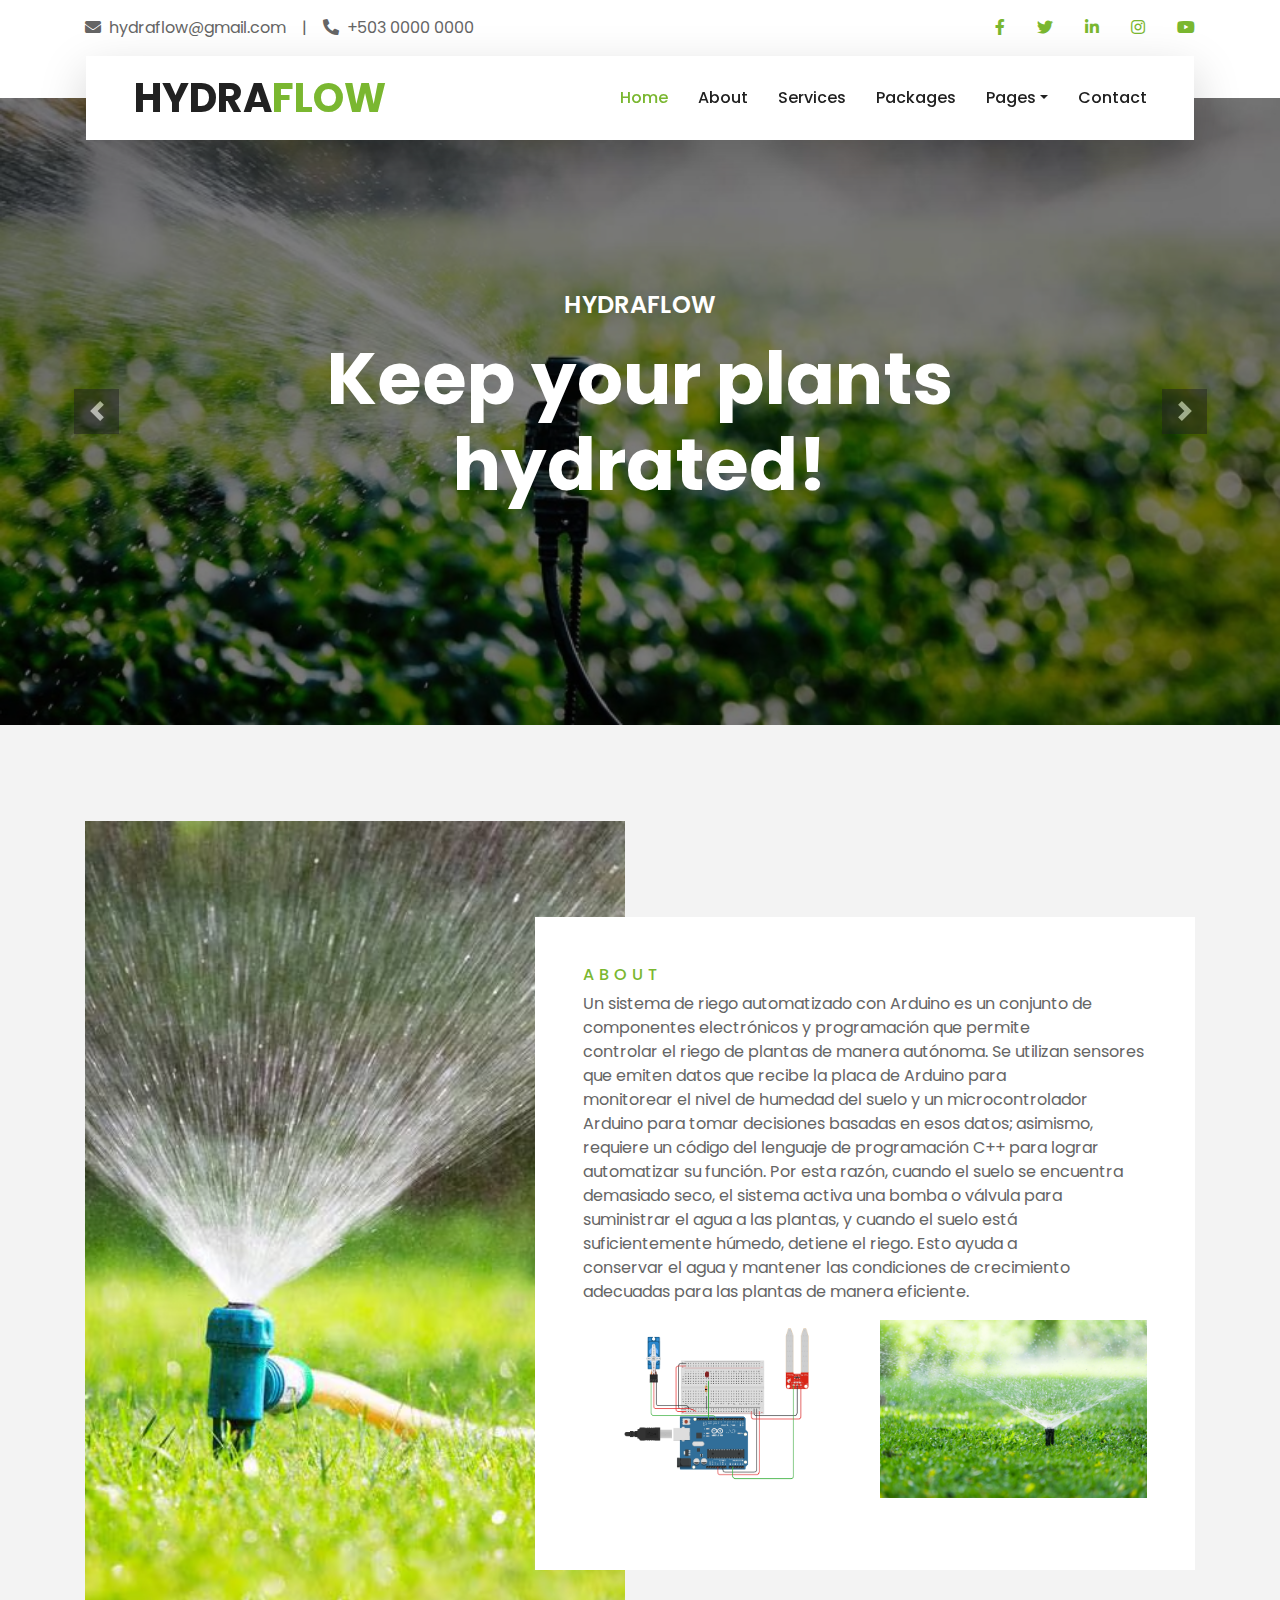
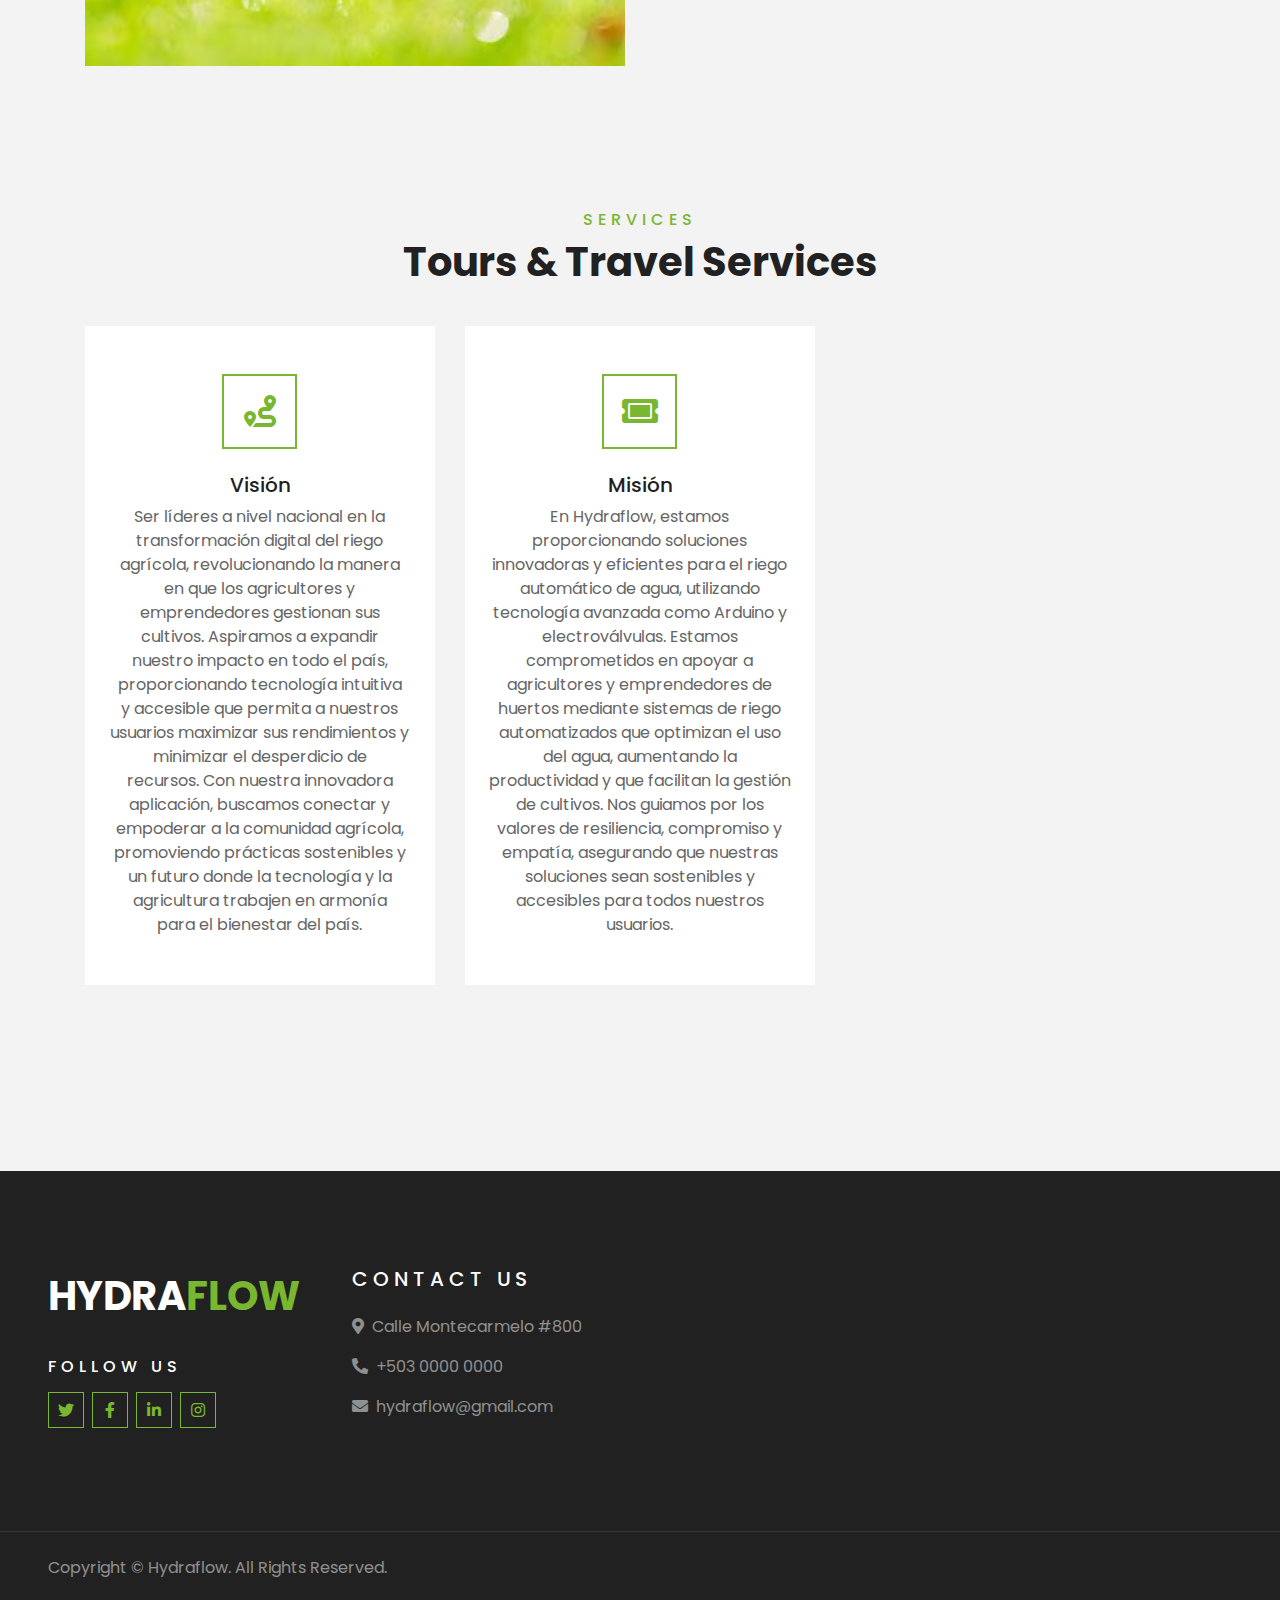
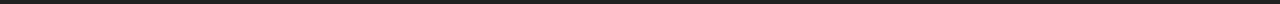
==== index.html @ d4485c13 "Add files via upload" ====
<!DOCTYPE html>
<html lang="en">

<head>
    <meta charset="utf-8">
    <title>Hydraflow | Home</title>
    <meta content="width=device-width, initial-scale=1.0" name="viewport">
    <meta content="Free HTML Templates" name="keywords">
    <meta content="Free HTML Templates" name="description">

    <!-- Favicon -->
    <link href="img/favicon.ico" rel="icon">

    <!-- Google Web Fonts -->
    <link rel="preconnect" href="https://fonts.gstatic.com">
    <link href="https://fonts.googleapis.com/css2?family=Poppins:wght@400;500;600;700&display=swap" rel="stylesheet"> 

    <!-- Font Awesome -->
    <link href="https://cdnjs.cloudflare.com/ajax/libs/font-awesome/5.10.0/css/all.min.css" rel="stylesheet">

    <!-- Libraries Stylesheet -->
    <link href="lib/owlcarousel/assets/owl.carousel.min.css" rel="stylesheet">
    <link href="lib/tempusdominus/css/tempusdominus-bootstrap-4.min.css" rel="stylesheet" />

    <!-- Customized Bootstrap Stylesheet -->
    <link href="css/style.css" rel="stylesheet">
</head>

<body>
    <!-- Topbar Start -->
    <div class="container-fluid bg-light pt-3 d-none d-lg-block">
        <div class="container">
            <div class="row">
                <div class="col-lg-6 text-center text-lg-left mb-2 mb-lg-0">
                    <div class="d-inline-flex align-items-center">
                        <p><i class="fa fa-envelope mr-2"></i>hydraflow@gmail.com</p>
                        <p class="text-body px-3">|</p>
                        <p><i class="fa fa-phone-alt mr-2"></i>+503 0000 0000</p>
                    </div>
                </div>
                <div class="col-lg-6 text-center text-lg-right">
                    <div class="d-inline-flex align-items-center">
                        <a class="text-primary px-3" href="">
                            <i class="fab fa-facebook-f"></i>
                        </a>
                        <a class="text-primary px-3" href="">
                            <i class="fab fa-twitter"></i>
                        </a>
                        <a class="text-primary px-3" href="">
                            <i class="fab fa-linkedin-in"></i>
                        </a>
                        <a class="text-primary px-3" href="">
                            <i class="fab fa-instagram"></i>
                        </a>
                        <a class="text-primary pl-3" href="">
                            <i class="fab fa-youtube"></i>
                        </a>
                    </div>
                </div>
            </div>
        </div>
    </div>
    <!-- Topbar End -->

    <!-- Navbar Start -->
    <div class="container-fluid position-relative nav-bar p-0">
        <div class="container-lg position-relative p-0 px-lg-3" style="z-index: 9;">
            <nav class="navbar navbar-expand-lg bg-light navbar-light shadow-lg py-3 py-lg-0 pl-3 pl-lg-5">
                <a href="" class="navbar-brand">
                    <h1 class="m-0 text-primary"><span class="text-dark">HYDRA</span>FLOW</h1>
                </a>
                <button type="button" class="navbar-toggler" data-toggle="collapse" data-target="#navbarCollapse">
                    <span class="navbar-toggler-icon"></span>
                </button>
                <div class="collapse navbar-collapse justify-content-between px-3" id="navbarCollapse">
                    <div class="navbar-nav ml-auto py-0">
                        <a href="index.html" class="nav-item nav-link active">Home</a>
                        <a href="about.html" class="nav-item nav-link">About</a>
                        <a href="service.html" class="nav-item nav-link">Services</a>
                        <a href="package.html" class="nav-item nav-link">Packages</a>
                        <div class="nav-item dropdown">
                            <a href="#" class="nav-link dropdown-toggle" data-toggle="dropdown">Pages</a>
                            <div class="dropdown-menu border-0 rounded-0 m-0">
                                <a href="blog.html" class="dropdown-item">Blog Grid</a>
                                <a href="single.html" class="dropdown-item">Blog Detail</a>
                            </div>
                        </div>
                        <a href="contact.html" class="nav-item nav-link">Contact</a>
                    </div>
                </div>
            </nav>
        </div>
    </div>
    <!-- Navbar End -->

    <!-- Carousel Start -->
    <div class="container-fluid p-0">
        <div id="header-carousel" class="carousel slide" data-ride="carousel">
            <div class="carousel-inner">
                <div class="carousel-item active">
                    <img class="w-100" src="img/sistema-5.jpg" alt="Image">
                    <div class="carousel-caption d-flex flex-column align-items-center justify-content-center">
                        <div class="p-3" style="max-width: 900px;">
                            <h4 class="text-white text-uppercase mb-md-3">Hydraflow</h4>
                            <h1 class="display-3 text-white mb-md-4">Keep your plants hydrated!</h1>
                        </div>
                    </div>
                </div>
                <div class="carousel-item">
                    <img class="w-100" src="img/sistema-2.jpeg" alt="Image">
                    <div class="carousel-caption d-flex flex-column align-items-center justify-content-center">
                        <div class="p-3" style="max-width: 900px;">
                            <h4 class="text-white text-uppercase mb-md-3">Hydraflow</h4>
                            <h1 class="display-3 text-white mb-md-4">A greneer future</h1>
                        </div>
                    </div>
                </div>
            </div>
            <a class="carousel-control-prev" href="#header-carousel" data-slide="prev">
                <div class="btn btn-dark" style="width: 45px; height: 45px;">
                    <span class="carousel-control-prev-icon mb-n2"></span>
                </div>
            </a>
            <a class="carousel-control-next" href="#header-carousel" data-slide="next">
                <div class="btn btn-dark" style="width: 45px; height: 45px;">
                    <span class="carousel-control-next-icon mb-n2"></span>
                </div>
            </a>
        </div>
    </div>
    <!-- Carousel End -->

    <!-- About Start -->
    <div class="container-fluid py-5">
        <div class="container pt-5">
            <div class="row">
                <div class="col-lg-6" style="min-height: 500px;">
                    <div class="position-relative h-100">
                        <img class="position-absolute w-100 h-100" src="img/sistema-6.avif" style="object-fit: cover;">
                    </div>
                </div>
                <div class="col-lg-6 pt-5 pb-lg-5">
                    <div class="about-text bg-white p-4 p-lg-5 my-lg-5">
                        <h6 class="text-primary text-uppercase" style="letter-spacing: 5px;">About</h6>
                        <p>Un sistema de riego automatizado con Arduino es un conjunto de componentes electrónicos y programación que permite 
                            <br>controlar el riego de plantas de manera autónoma. Se utilizan sensores que emiten datos que recibe la placa de Arduino para 
                            <br>monitorear el nivel de humedad del suelo y un microcontrolador Arduino para tomar decisiones basadas en esos datos; asimismo, 
                            <br>requiere un código del lenguaje de programación C++ para lograr 
                            <br>automatizar su función. Por esta razón, cuando el suelo se encuentra demasiado seco, el sistema activa una bomba o válvula para 
                            <br>suministrar el agua a las plantas, y cuando el suelo está suficientemente húmedo, detiene el riego. Esto ayuda a 
                            <br>conservar el agua y mantener las condiciones de crecimiento adecuadas para las plantas de manera eficiente.</p>
                        <div class="row mb-4">
                            <div class="col-6">
                                <img class="img-fluid" src="img/sistema.png" alt="">
                            </div>
                            <div class="col-6">
                                <img class="img-fluid" src="img/sistema-1.jpg" alt="">
                            </div>
                        </div>
                    </div>
                </div>
            </div>
        </div>
    </div>
    <!-- About End -->

    <!-- Service Start -->
    <div class="container-fluid py-5">
        <div class="container pt-5 pb-3">
            <div class="text-center mb-3 pb-3">
                <h6 class="text-primary text-uppercase" style="letter-spacing: 5px;">Services</h6>
                <h1>Tours & Travel Services</h1>
            </div>
            <div class="row">
                <div class="col-lg-4 col-md-6 mb-4">
                    <div class="service-item bg-white text-center mb-2 py-5 px-4">
                        <i class="fa fa-2x fa-route mx-auto mb-4"></i>
                        <h5 class="mb-2">Visión</h5>
                        <p class="m-0">Ser líderes a nivel nacional en la transformación digital del riego agrícola, revolucionando la manera
                            <br>en que los agricultores y emprendedores gestionan sus cultivos. Aspiramos a expandir
                            <br>nuestro impacto en todo el país, proporcionando tecnología intuitiva 
                            <br>y accesible que permita a nuestros usuarios maximizar sus rendimientos y minimizar el desperdicio de
                            <br>recursos. Con nuestra innovadora aplicación, buscamos conectar y empoderar a la comunidad agrícola, 
                            <br>promoviendo prácticas sostenibles y un futuro donde la tecnología y la agricultura trabajen en armonía 
                            <br>para el bienestar del país.</p>
                    </div>
                </div>
                <div class="col-lg-4 col-md-6 mb-4">
                    <div class="service-item bg-white text-center mb-2 py-5 px-4">
                        <i class="fa fa-2x fa-ticket-alt mx-auto mb-4"></i>
                        <h5 class="mb-2">Misión</h5>
                        <p class="m-0">En Hydraflow, estamos proporcionando soluciones innovadoras y eficientes para el riego automático de agua, 
                            utilizando tecnología avanzada como Arduino y electroválvulas. Estamos comprometidos en apoyar a agricultores y emprendedores 
                            de huertos mediante sistemas de riego automatizados que optimizan el uso del agua, aumentando la productividad y que facilitan 
                            la gestión de cultivos. Nos guiamos por los valores de resiliencia, compromiso y empatía, asegurando que nuestras soluciones sean 
                            sostenibles y accesibles para todos nuestros usuarios.</p>
                    </div>
                </div>
            </div>
        </div>
    </div>
    <!-- Service End -->
    
    <!-- Footer Start -->
    <div class="container-fluid bg-dark text-white-50 py-5 px-sm-3 px-lg-5" style="margin-top: 90px;">
        <div class="row pt-5">
            <div class="col-lg-3 col-md-6 mb-5">
                <a href="" class="navbar-brand">
                    <h1 class="text-primary"><span class="text-white">HYDRA</span>FLOW</h1>
                </a>
                <h6 class="text-white text-uppercase mt-4 mb-3" style="letter-spacing: 5px;">Follow Us</h6>
                <div class="d-flex justify-content-start">
                    <a class="btn btn-outline-primary btn-square mr-2" href="#"><i class="fab fa-twitter"></i></a>
                    <a class="btn btn-outline-primary btn-square mr-2" href="#"><i class="fab fa-facebook-f"></i></a>
                    <a class="btn btn-outline-primary btn-square mr-2" href="#"><i class="fab fa-linkedin-in"></i></a>
                    <a class="btn btn-outline-primary btn-square" href="#"><i class="fab fa-instagram"></i></a>
                </div>
            </div>
            <div class="col-lg-3 col-md-6 mb-5">
                <h5 class="text-white text-uppercase mb-4" style="letter-spacing: 5px;">Contact Us</h5>
                <p><i class="fa fa-map-marker-alt mr-2"></i>Calle Montecarmelo #800</p>
                <p><i class="fa fa-phone-alt mr-2"></i>+503 0000 0000</p>
                <p><i class="fa fa-envelope mr-2"></i>hydraflow@gmail.com</p>
            </div>
        </div>
    </div>
    <div class="container-fluid bg-dark text-white border-top py-4 px-sm-3 px-md-5" style="border-color: rgba(256, 256, 256, .1) !important;">
        <div class="row">
            <div class="col-lg-6 text-center text-md-left mb-3 mb-md-0">
                <p class="m-0 text-white-50">Copyright &copy; Hydraflow. All Rights Reserved.</a>
                </p>
            </div>
        </div>
    </div>
    <!-- Footer End -->


    <!-- Back to Top -->
    <a href="#" class="btn btn-lg btn-primary btn-lg-square back-to-top"><i class="fa fa-angle-double-up"></i></a>


    <!-- JavaScript Libraries -->
    <script src="https://code.jquery.com/jquery-3.4.1.min.js"></script>
    <script src="https://stackpath.bootstrapcdn.com/bootstrap/4.4.1/js/bootstrap.bundle.min.js"></script>
    <script src="lib/easing/easing.min.js"></script>
    <script src="lib/owlcarousel/owl.carousel.min.js"></script>
    <script src="lib/tempusdominus/js/moment.min.js"></script>
    <script src="lib/tempusdominus/js/moment-timezone.min.js"></script>
    <script src="lib/tempusdominus/js/tempusdominus-bootstrap-4.min.js"></script>

    <!-- Contact Javascript File -->
    <script src="mail/jqBootstrapValidation.min.js"></script>
    <script src="mail/contact.js"></script>

    <!-- Template Javascript -->
    <script src="js/main.js"></script>
</body>

</html>
---- css/style.css ----
/******* Bootstrap Theming ********/
/*!
 * Bootstrap v4.5.3 (https://getbootstrap.com/)
 * Copyright 2011-2020 The Bootstrap Authors
 * Copyright 2011-2020 Twitter, Inc.
 * Licensed under MIT (https://github.com/twbs/bootstrap/blob/main/LICENSE)
 */
:root {
  --blue: #007bff;
  --indigo: #6610f2;
  --purple: #6f42c1;
  --pink: #e83e8c;
  --red: #dc3545;
  --orange: #fd7e14;
  --yellow: #ffc107;
  --green: #28a745;
  --teal: #20c997;
  --cyan: #17a2b8;
  --white: #fff;
  --gray: #6c757d;
  --gray-dark: #343a40;
  --primary: #7AB730;
  --secondary: #f4faec;
  --success: #28a745;
  --info: #17a2b8;
  --warning: #ffc107;
  --danger: #dc3545;
  --light: #FFFFFF;
  --dark: #212121;
  --breakpoint-xs: 0;
  --breakpoint-sm: 576px;
  --breakpoint-md: 768px;
  --breakpoint-lg: 992px;
  --breakpoint-xl: 1200px;
  --font-family-sans-serif: "Poppins", sans-serif;
  --font-family-monospace: SFMono-Regular, Menlo, Monaco, Consolas, "Liberation Mono", "Courier New", monospace;
}

*,
*::before,
*::after {
  box-sizing: border-box;
}

html {
  font-family: sans-serif;
  line-height: 1.15;
  -webkit-text-size-adjust: 100%;
  -webkit-tap-highlight-color: rgba(0, 0, 0, 0);
}

article, aside, figcaption, figure, footer, header, hgroup, main, nav, section {
  display: block;
}

body {
  margin: 0;
  font-family: "Poppins", sans-serif;
  font-size: 1rem;
  font-weight: 400;
  line-height: 1.5;
  color: #656565;
  text-align: left;
  background-color: #F3F3F3;
}

[tabindex="-1"]:focus:not(:focus-visible) {
  outline: 0 !important;
}

hr {
  box-sizing: content-box;
  height: 0;
  overflow: visible;
}

h1, h2, h3, h4, h5, h6 {
  margin-top: 0;
  margin-bottom: 0.5rem;
}

p {
  margin-top: 0;
  margin-bottom: 1rem;
}

abbr[title],
abbr[data-original-title] {
  text-decoration: underline;
  text-decoration: underline dotted;
  cursor: help;
  border-bottom: 0;
  text-decoration-skip-ink: none;
}

address {
  margin-bottom: 1rem;
  font-style: normal;
  line-height: inherit;
}

ol,
ul,
dl {
  margin-top: 0;
  margin-bottom: 1rem;
}

ol ol,
ul ul,
ol ul,
ul ol {
  margin-bottom: 0;
}

dt {
  font-weight: 700;
}

dd {
  margin-bottom: .5rem;
  margin-left: 0;
}

blockquote {
  margin: 0 0 1rem;
}

b,
strong {
  font-weight: bolder;
}

small {
  font-size: 80%;
}

sub,
sup {
  position: relative;
  font-size: 75%;
  line-height: 0;
  vertical-align: baseline;
}

sub {
  bottom: -.25em;
}

sup {
  top: -.5em;
}

a {
  color: #7AB730;
  text-decoration: none;
  background-color: transparent;
}

a:hover {
  color: #527a20;
  text-decoration: underline;
}

a:not([href]):not([class]) {
  color: inherit;
  text-decoration: none;
}

a:not([href]):not([class]):hover {
  color: inherit;
  text-decoration: none;
}

pre,
code,
kbd,
samp {
  font-family: SFMono-Regular, Menlo, Monaco, Consolas, "Liberation Mono", "Courier New", monospace;
  font-size: 1em;
}

pre {
  margin-top: 0;
  margin-bottom: 1rem;
  overflow: auto;
  -ms-overflow-style: scrollbar;
}

figure {
  margin: 0 0 1rem;
}

img {
  vertical-align: middle;
  border-style: none;
}

svg {
  overflow: hidden;
  vertical-align: middle;
}

table {
  border-collapse: collapse;
}

caption {
  padding-top: 0.75rem;
  padding-bottom: 0.75rem;
  color: #6c757d;
  text-align: left;
  caption-side: bottom;
}

th {
  text-align: inherit;
  text-align: -webkit-match-parent;
}

label {
  display: inline-block;
  margin-bottom: 0.5rem;
}

button {
  border-radius: 0;
}

button:focus {
  outline: 1px dotted;
  outline: 5px auto -webkit-focus-ring-color;
}

input,
button,
select,
optgroup,
textarea {
  margin: 0;
  font-family: inherit;
  font-size: inherit;
  line-height: inherit;
}

button,
input {
  overflow: visible;
}

button,
select {
  text-transform: none;
}

[role="button"] {
  cursor: pointer;
}

select {
  word-wrap: normal;
}

button,
[type="button"],
[type="reset"],
[type="submit"] {
  -webkit-appearance: button;
}

button:not(:disabled),
[type="button"]:not(:disabled),
[type="reset"]:not(:disabled),
[type="submit"]:not(:disabled) {
  cursor: pointer;
}

button::-moz-focus-inner,
[type="button"]::-moz-focus-inner,
[type="reset"]::-moz-focus-inner,
[type="submit"]::-moz-focus-inner {
  padding: 0;
  border-style: none;
}

input[type="radio"],
input[type="checkbox"] {
  box-sizing: border-box;
  padding: 0;
}

textarea {
  overflow: auto;
  resize: vertical;
}

fieldset {
  min-width: 0;
  padding: 0;
  margin: 0;
  border: 0;
}

legend {
  display: block;
  width: 100%;
  max-width: 100%;
  padding: 0;
  margin-bottom: .5rem;
  font-size: 1.5rem;
  line-height: inherit;
  color: inherit;
  white-space: normal;
}

@media (max-width: 1200px) {
  legend {
    font-size: calc(1.275rem + 0.3vw) ;
  }
}

progress {
  vertical-align: baseline;
}

[type="number"]::-webkit-inner-spin-button,
[type="number"]::-webkit-outer-spin-button {
  height: auto;
}

[type="search"] {
  outline-offset: -2px;
  -webkit-appearance: none;
}

[type="search"]::-webkit-search-decoration {
  -webkit-appearance: none;
}

::-webkit-file-upload-button {
  font: inherit;
  -webkit-appearance: button;
}

output {
  display: inline-block;
}

summary {
  display: list-item;
  cursor: pointer;
}

template {
  display: none;
}

[hidden] {
  display: none !important;
}

h1, h2, h3, h4, h5, h6,
.h1, .h2, .h3, .h4, .h5, .h6 {
  margin-bottom: 0.5rem;
  font-weight: 500;
  line-height: 1.2;
  color: #212121;
}

h1, .h1 {
  font-size: 2.5rem;
}

@media (max-width: 1200px) {
  h1, .h1 {
    font-size: calc(1.375rem + 1.5vw) ;
  }
}

h2, .h2 {
  font-size: 2rem;
}

@media (max-width: 1200px) {
  h2, .h2 {
    font-size: calc(1.325rem + 0.9vw) ;
  }
}

h3, .h3 {
  font-size: 1.75rem;
}

@media (max-width: 1200px) {
  h3, .h3 {
    font-size: calc(1.3rem + 0.6vw) ;
  }
}

h4, .h4 {
  font-size: 1.5rem;
}

@media (max-width: 1200px) {
  h4, .h4 {
    font-size: calc(1.275rem + 0.3vw) ;
  }
}

h5, .h5 {
  font-size: 1.25rem;
}

h6, .h6 {
  font-size: 1rem;
}

.lead {
  font-size: 1.25rem;
  font-weight: 300;
}

.display-1 {
  font-size: 6rem;
  font-weight: 300;
  line-height: 1.2;
}

@media (max-width: 1200px) {
  .display-1 {
    font-size: calc(1.725rem + 5.7vw) ;
  }
}

.display-2 {
  font-size: 5.5rem;
  font-weight: 300;
  line-height: 1.2;
}

@media (max-width: 1200px) {
  .display-2 {
    font-size: calc(1.675rem + 5.1vw) ;
  }
}

.display-3 {
  font-size: 4.5rem;
  font-weight: 300;
  line-height: 1.2;
}

@media (max-width: 1200px) {
  .display-3 {
    font-size: calc(1.575rem + 3.9vw) ;
  }
}

.display-4 {
  font-size: 3.5rem;
  font-weight: 300;
  line-height: 1.2;
}

@media (max-width: 1200px) {
  .display-4 {
    font-size: calc(1.475rem + 2.7vw) ;
  }
}

hr {
  margin-top: 1rem;
  margin-bottom: 1rem;
  border: 0;
  border-top: 1px solid rgba(0, 0, 0, 0.1);
}

small,
.small {
  font-size: 80%;
  font-weight: 400;
}

mark,
.mark {
  padding: 0.2em;
  background-color: #fcf8e3;
}

.list-unstyled {
  padding-left: 0;
  list-style: none;
}

.list-inline {
  padding-left: 0;
  list-style: none;
}

.list-inline-item {
  display: inline-block;
}

.list-inline-item:not(:last-child) {
  margin-right: 0.5rem;
}

.initialism {
  font-size: 90%;
  text-transform: uppercase;
}

.blockquote {
  margin-bottom: 1rem;
  font-size: 1.25rem;
}

.blockquote-footer {
  display: block;
  font-size: 80%;
  color: #6c757d;
}

.blockquote-footer::before {
  content: "\2014\00A0";
}

.img-fluid {
  max-width: 100%;
  height: auto;
}

.img-thumbnail {
  padding: 0.25rem;
  background-color: #F3F3F3;
  border: 1px solid #dee2e6;
  max-width: 100%;
  height: auto;
}

.figure {
  display: inline-block;
}

.figure-img {
  margin-bottom: 0.5rem;
  line-height: 1;
}

.figure-caption {
  font-size: 90%;
  color: #6c757d;
}

code {
  font-size: 87.5%;
  color: #e83e8c;
  word-wrap: break-word;
}

a > code {
  color: inherit;
}

kbd {
  padding: 0.2rem 0.4rem;
  font-size: 87.5%;
  color: #fff;
  background-color: #212529;
}

kbd kbd {
  padding: 0;
  font-size: 100%;
  font-weight: 700;
}

pre {
  display: block;
  font-size: 87.5%;
  color: #212529;
}

pre code {
  font-size: inherit;
  color: inherit;
  word-break: normal;
}

.pre-scrollable {
  max-height: 340px;
  overflow-y: scroll;
}

.container,
.container-fluid,
.container-sm,
.container-md,
.container-lg,
.container-xl {
  width: 100%;
  padding-right: 15px;
  padding-left: 15px;
  margin-right: auto;
  margin-left: auto;
}

@media (min-width: 576px) {
  .container, .container-sm {
    max-width: 540px;
  }
}

@media (min-width: 768px) {
  .container, .container-sm, .container-md {
    max-width: 720px;
  }
}

@media (min-width: 992px) {
  .container, .container-sm, .container-md, .container-lg {
    max-width: 960px;
  }
}

@media (min-width: 1200px) {
  .container, .container-sm, .container-md, .container-lg, .container-xl {
    max-width: 1140px;
  }
}

.row {
  display: flex;
  flex-wrap: wrap;
  margin-right: -15px;
  margin-left: -15px;
}

.no-gutters {
  margin-right: 0;
  margin-left: 0;
}

.no-gutters > .col,
.no-gutters > [class*="col-"] {
  padding-right: 0;
  padding-left: 0;
}

.col-1, .col-2, .col-3, .col-4, .col-5, .col-6, .col-7, .col-8, .col-9, .col-10, .col-11, .col-12, .col,
.col-auto, .col-sm-1, .col-sm-2, .col-sm-3, .col-sm-4, .col-sm-5, .col-sm-6, .col-sm-7, .col-sm-8, .col-sm-9, .col-sm-10, .col-sm-11, .col-sm-12, .col-sm,
.col-sm-auto, .col-md-1, .col-md-2, .col-md-3, .col-md-4, .col-md-5, .col-md-6, .col-md-7, .col-md-8, .col-md-9, .col-md-10, .col-md-11, .col-md-12, .col-md,
.col-md-auto, .col-lg-1, .col-lg-2, .col-lg-3, .col-lg-4, .col-lg-5, .col-lg-6, .col-lg-7, .col-lg-8, .col-lg-9, .col-lg-10, .col-lg-11, .col-lg-12, .col-lg,
.col-lg-auto, .col-xl-1, .col-xl-2, .col-xl-3, .col-xl-4, .col-xl-5, .col-xl-6, .col-xl-7, .col-xl-8, .col-xl-9, .col-xl-10, .col-xl-11, .col-xl-12, .col-xl,
.col-xl-auto {
  position: relative;
  width: 100%;
  padding-right: 15px;
  padding-left: 15px;
}

.col {
  flex-basis: 0;
  flex-grow: 1;
  max-width: 100%;
}

.row-cols-1 > * {
  flex: 0 0 100%;
  max-width: 100%;
}

.row-cols-2 > * {
  flex: 0 0 50%;
  max-width: 50%;
}

.row-cols-3 > * {
  flex: 0 0 33.33333%;
  max-width: 33.33333%;
}

.row-cols-4 > * {
  flex: 0 0 25%;
  max-width: 25%;
}

.row-cols-5 > * {
  flex: 0 0 20%;
  max-width: 20%;
}

.row-cols-6 > * {
  flex: 0 0 16.66667%;
  max-width: 16.66667%;
}

.col-auto {
  flex: 0 0 auto;
  width: auto;
  max-width: 100%;
}

.col-1 {
  flex: 0 0 8.33333%;
  max-width: 8.33333%;
}

.col-2 {
  flex: 0 0 16.66667%;
  max-width: 16.66667%;
}

.col-3 {
  flex: 0 0 25%;
  max-width: 25%;
}

.col-4 {
  flex: 0 0 33.33333%;
  max-width: 33.33333%;
}

.col-5 {
  flex: 0 0 41.66667%;
  max-width: 41.66667%;
}

.col-6 {
  flex: 0 0 50%;
  max-width: 50%;
}

.col-7 {
  flex: 0 0 58.33333%;
  max-width: 58.33333%;
}

.col-8 {
  flex: 0 0 66.66667%;
  max-width: 66.66667%;
}

.col-9 {
  flex: 0 0 75%;
  max-width: 75%;
}

.col-10 {
  flex: 0 0 83.33333%;
  max-width: 83.33333%;
}

.col-11 {
  flex: 0 0 91.66667%;
  max-width: 91.66667%;
}

.col-12 {
  flex: 0 0 100%;
  max-width: 100%;
}

.order-first {
  order: -1;
}

.order-last {
  order: 13;
}

.order-0 {
  order: 0;
}

.order-1 {
  order: 1;
}

.order-2 {
  order: 2;
}

.order-3 {
  order: 3;
}

.order-4 {
  order: 4;
}

.order-5 {
  order: 5;
}

.order-6 {
  order: 6;
}

.order-7 {
  order: 7;
}

.order-8 {
  order: 8;
}

.order-9 {
  order: 9;
}

.order-10 {
  order: 10;
}

.order-11 {
  order: 11;
}

.order-12 {
  order: 12;
}

.offset-1 {
  margin-left: 8.33333%;
}

.offset-2 {
  margin-left: 16.66667%;
}

.offset-3 {
  margin-left: 25%;
}

.offset-4 {
  margin-left: 33.33333%;
}

.offset-5 {
  margin-left: 41.66667%;
}

.offset-6 {
  margin-left: 50%;
}

.offset-7 {
  margin-left: 58.33333%;
}

.offset-8 {
  margin-left: 66.66667%;
}

.offset-9 {
  margin-left: 75%;
}

.offset-10 {
  margin-left: 83.33333%;
}

.offset-11 {
  margin-left: 91.66667%;
}

@media (min-width: 576px) {
  .col-sm {
    flex-basis: 0;
    flex-grow: 1;
    max-width: 100%;
  }
  .row-cols-sm-1 > * {
    flex: 0 0 100%;
    max-width: 100%;
  }
  .row-cols-sm-2 > * {
    flex: 0 0 50%;
    max-width: 50%;
  }
  .row-cols-sm-3 > * {
    flex: 0 0 33.33333%;
    max-width: 33.33333%;
  }
  .row-cols-sm-4 > * {
    flex: 0 0 25%;
    max-width: 25%;
  }
  .row-cols-sm-5 > * {
    flex: 0 0 20%;
    max-width: 20%;
  }
  .row-cols-sm-6 > * {
    flex: 0 0 16.66667%;
    max-width: 16.66667%;
  }
  .col-sm-auto {
    flex: 0 0 auto;
    width: auto;
    max-width: 100%;
  }
  .col-sm-1 {
    flex: 0 0 8.33333%;
    max-width: 8.33333%;
  }
  .col-sm-2 {
    flex: 0 0 16.66667%;
    max-width: 16.66667%;
  }
  .col-sm-3 {
    flex: 0 0 25%;
    max-width: 25%;
  }
  .col-sm-4 {
    flex: 0 0 33.33333%;
    max-width: 33.33333%;
  }
  .col-sm-5 {
    flex: 0 0 41.66667%;
    max-width: 41.66667%;
  }
  .col-sm-6 {
    flex: 0 0 50%;
    max-width: 50%;
  }
  .col-sm-7 {
    flex: 0 0 58.33333%;
    max-width: 58.33333%;
  }
  .col-sm-8 {
    flex: 0 0 66.66667%;
    max-width: 66.66667%;
  }
  .col-sm-9 {
    flex: 0 0 75%;
    max-width: 75%;
  }
  .col-sm-10 {
    flex: 0 0 83.33333%;
    max-width: 83.33333%;
  }
  .col-sm-11 {
    flex: 0 0 91.66667%;
    max-width: 91.66667%;
  }
  .col-sm-12 {
    flex: 0 0 100%;
    max-width: 100%;
  }
  .order-sm-first {
    order: -1;
  }
  .order-sm-last {
    order: 13;
  }
  .order-sm-0 {
    order: 0;
  }
  .order-sm-1 {
    order: 1;
  }
  .order-sm-2 {
    order: 2;
  }
  .order-sm-3 {
    order: 3;
  }
  .order-sm-4 {
    order: 4;
  }
  .order-sm-5 {
    order: 5;
  }
  .order-sm-6 {
    order: 6;
  }
  .order-sm-7 {
    order: 7;
  }
  .order-sm-8 {
    order: 8;
  }
  .order-sm-9 {
    order: 9;
  }
  .order-sm-10 {
    order: 10;
  }
  .order-sm-11 {
    order: 11;
  }
  .order-sm-12 {
    order: 12;
  }
  .offset-sm-0 {
    margin-left: 0;
  }
  .offset-sm-1 {
    margin-left: 8.33333%;
  }
  .offset-sm-2 {
    margin-left: 16.66667%;
  }
  .offset-sm-3 {
    margin-left: 25%;
  }
  .offset-sm-4 {
    margin-left: 33.33333%;
  }
  .offset-sm-5 {
    margin-left: 41.66667%;
  }
  .offset-sm-6 {
    margin-left: 50%;
  }
  .offset-sm-7 {
    margin-left: 58.33333%;
  }
  .offset-sm-8 {
    margin-left: 66.66667%;
  }
  .offset-sm-9 {
    margin-left: 75%;
  }
  .offset-sm-10 {
    margin-left: 83.33333%;
  }
  .offset-sm-11 {
    margin-left: 91.66667%;
  }
}

@media (min-width: 768px) {
  .col-md {
    flex-basis: 0;
    flex-grow: 1;
    max-width: 100%;
  }
  .row-cols-md-1 > * {
    flex: 0 0 100%;
    max-width: 100%;
  }
  .row-cols-md-2 > * {
    flex: 0 0 50%;
    max-width: 50%;
  }
  .row-cols-md-3 > * {
    flex: 0 0 33.33333%;
    max-width: 33.33333%;
  }
  .row-cols-md-4 > * {
    flex: 0 0 25%;
    max-width: 25%;
  }
  .row-cols-md-5 > * {
    flex: 0 0 20%;
    max-width: 20%;
  }
  .row-cols-md-6 > * {
    flex: 0 0 16.66667%;
    max-width: 16.66667%;
  }
  .col-md-auto {
    flex: 0 0 auto;
    width: auto;
    max-width: 100%;
  }
  .col-md-1 {
    flex: 0 0 8.33333%;
    max-width: 8.33333%;
  }
  .col-md-2 {
    flex: 0 0 16.66667%;
    max-width: 16.66667%;
  }
  .col-md-3 {
    flex: 0 0 25%;
    max-width: 25%;
  }
  .col-md-4 {
    flex: 0 0 33.33333%;
    max-width: 33.33333%;
  }
  .col-md-5 {
    flex: 0 0 41.66667%;
    max-width: 41.66667%;
  }
  .col-md-6 {
    flex: 0 0 50%;
    max-width: 50%;
  }
  .col-md-7 {
    flex: 0 0 58.33333%;
    max-width: 58.33333%;
  }
  .col-md-8 {
    flex: 0 0 66.66667%;
    max-width: 66.66667%;
  }
  .col-md-9 {
    flex: 0 0 75%;
    max-width: 75%;
  }
  .col-md-10 {
    flex: 0 0 83.33333%;
    max-width: 83.33333%;
  }
  .col-md-11 {
    flex: 0 0 91.66667%;
    max-width: 91.66667%;
  }
  .col-md-12 {
    flex: 0 0 100%;
    max-width: 100%;
  }
  .order-md-first {
    order: -1;
  }
  .order-md-last {
    order: 13;
  }
  .order-md-0 {
    order: 0;
  }
  .order-md-1 {
    order: 1;
  }
  .order-md-2 {
    order: 2;
  }
  .order-md-3 {
    order: 3;
  }
  .order-md-4 {
    order: 4;
  }
  .order-md-5 {
    order: 5;
  }
  .order-md-6 {
    order: 6;
  }
  .order-md-7 {
    order: 7;
  }
  .order-md-8 {
    order: 8;
  }
  .order-md-9 {
    order: 9;
  }
  .order-md-10 {
    order: 10;
  }
  .order-md-11 {
    order: 11;
  }
  .order-md-12 {
    order: 12;
  }
  .offset-md-0 {
    margin-left: 0;
  }
  .offset-md-1 {
    margin-left: 8.33333%;
  }
  .offset-md-2 {
    margin-left: 16.66667%;
  }
  .offset-md-3 {
    margin-left: 25%;
  }
  .offset-md-4 {
    margin-left: 33.33333%;
  }
  .offset-md-5 {
    margin-left: 41.66667%;
  }
  .offset-md-6 {
    margin-left: 50%;
  }
  .offset-md-7 {
    margin-left: 58.33333%;
  }
  .offset-md-8 {
    margin-left: 66.66667%;
  }
  .offset-md-9 {
    margin-left: 75%;
  }
  .offset-md-10 {
    margin-left: 83.33333%;
  }
  .offset-md-11 {
    margin-left: 91.66667%;
  }
}

@media (min-width: 992px) {
  .col-lg {
    flex-basis: 0;
    flex-grow: 1;
    max-width: 100%;
  }
  .row-cols-lg-1 > * {
    flex: 0 0 100%;
    max-width: 100%;
  }
  .row-cols-lg-2 > * {
    flex: 0 0 50%;
    max-width: 50%;
  }
  .row-cols-lg-3 > * {
    flex: 0 0 33.33333%;
    max-width: 33.33333%;
  }
  .row-cols-lg-4 > * {
    flex: 0 0 25%;
    max-width: 25%;
  }
  .row-cols-lg-5 > * {
    flex: 0 0 20%;
    max-width: 20%;
  }
  .row-cols-lg-6 > * {
    flex: 0 0 16.66667%;
    max-width: 16.66667%;
  }
  .col-lg-auto {
    flex: 0 0 auto;
    width: auto;
    max-width: 100%;
  }
  .col-lg-1 {
    flex: 0 0 8.33333%;
    max-width: 8.33333%;
  }
  .col-lg-2 {
    flex: 0 0 16.66667%;
    max-width: 16.66667%;
  }
  .col-lg-3 {
    flex: 0 0 25%;
    max-width: 25%;
  }
  .col-lg-4 {
    flex: 0 0 33.33333%;
    max-width: 33.33333%;
  }
  .col-lg-5 {
    flex: 0 0 41.66667%;
    max-width: 41.66667%;
  }
  .col-lg-6 {
    flex: 0 0 50%;
    max-width: 50%;
  }
  .col-lg-7 {
    flex: 0 0 58.33333%;
    max-width: 58.33333%;
  }
  .col-lg-8 {
    flex: 0 0 66.66667%;
    max-width: 66.66667%;
  }
  .col-lg-9 {
    flex: 0 0 75%;
    max-width: 75%;
  }
  .col-lg-10 {
    flex: 0 0 83.33333%;
    max-width: 83.33333%;
  }
  .col-lg-11 {
    flex: 0 0 91.66667%;
    max-width: 91.66667%;
  }
  .col-lg-12 {
    flex: 0 0 100%;
    max-width: 100%;
  }
  .order-lg-first {
    order: -1;
  }
  .order-lg-last {
    order: 13;
  }
  .order-lg-0 {
    order: 0;
  }
  .order-lg-1 {
    order: 1;
  }
  .order-lg-2 {
    order: 2;
  }
  .order-lg-3 {
    order: 3;
  }
  .order-lg-4 {
    order: 4;
  }
  .order-lg-5 {
    order: 5;
  }
  .order-lg-6 {
    order: 6;
  }
  .order-lg-7 {
    order: 7;
  }
  .order-lg-8 {
    order: 8;
  }
  .order-lg-9 {
    order: 9;
  }
  .order-lg-10 {
    order: 10;
  }
  .order-lg-11 {
    order: 11;
  }
  .order-lg-12 {
    order: 12;
  }
  .offset-lg-0 {
    margin-left: 0;
  }
  .offset-lg-1 {
    margin-left: 8.33333%;
  }
  .offset-lg-2 {
    margin-left: 16.66667%;
  }
  .offset-lg-3 {
    margin-left: 25%;
  }
  .offset-lg-4 {
    margin-left: 33.33333%;
  }
  .offset-lg-5 {
    margin-left: 41.66667%;
  }
  .offset-lg-6 {
    margin-left: 50%;
  }
  .offset-lg-7 {
    margin-left: 58.33333%;
  }
  .offset-lg-8 {
    margin-left: 66.66667%;
  }
  .offset-lg-9 {
    margin-left: 75%;
  }
  .offset-lg-10 {
    margin-left: 83.33333%;
  }
  .offset-lg-11 {
    margin-left: 91.66667%;
  }
}

@media (min-width: 1200px) {
  .col-xl {
    flex-basis: 0;
    flex-grow: 1;
    max-width: 100%;
  }
  .row-cols-xl-1 > * {
    flex: 0 0 100%;
    max-width: 100%;
  }
  .row-cols-xl-2 > * {
    flex: 0 0 50%;
    max-width: 50%;
  }
  .row-cols-xl-3 > * {
    flex: 0 0 33.33333%;
    max-width: 33.33333%;
  }
  .row-cols-xl-4 > * {
    flex: 0 0 25%;
    max-width: 25%;
  }
  .row-cols-xl-5 > * {
    flex: 0 0 20%;
    max-width: 20%;
  }
  .row-cols-xl-6 > * {
    flex: 0 0 16.66667%;
    max-width: 16.66667%;
  }
  .col-xl-auto {
    flex: 0 0 auto;
    width: auto;
    max-width: 100%;
  }
  .col-xl-1 {
    flex: 0 0 8.33333%;
    max-width: 8.33333%;
  }
  .col-xl-2 {
    flex: 0 0 16.66667%;
    max-width: 16.66667%;
  }
  .col-xl-3 {
    flex: 0 0 25%;
    max-width: 25%;
  }
  .col-xl-4 {
    flex: 0 0 33.33333%;
    max-width: 33.33333%;
  }
  .col-xl-5 {
    flex: 0 0 41.66667%;
    max-width: 41.66667%;
  }
  .col-xl-6 {
    flex: 0 0 50%;
    max-width: 50%;
  }
  .col-xl-7 {
    flex: 0 0 58.33333%;
    max-width: 58.33333%;
  }
  .col-xl-8 {
    flex: 0 0 66.66667%;
    max-width: 66.66667%;
  }
  .col-xl-9 {
    flex: 0 0 75%;
    max-width: 75%;
  }
  .col-xl-10 {
    flex: 0 0 83.33333%;
    max-width: 83.33333%;
  }
  .col-xl-11 {
    flex: 0 0 91.66667%;
    max-width: 91.66667%;
  }
  .col-xl-12 {
    flex: 0 0 100%;
    max-width: 100%;
  }
  .order-xl-first {
    order: -1;
  }
  .order-xl-last {
    order: 13;
  }
  .order-xl-0 {
    order: 0;
  }
  .order-xl-1 {
    order: 1;
  }
  .order-xl-2 {
    order: 2;
  }
  .order-xl-3 {
    order: 3;
  }
  .order-xl-4 {
    order: 4;
  }
  .order-xl-5 {
    order: 5;
  }
  .order-xl-6 {
    order: 6;
  }
  .order-xl-7 {
    order: 7;
  }
  .order-xl-8 {
    order: 8;
  }
  .order-xl-9 {
    order: 9;
  }
  .order-xl-10 {
    order: 10;
  }
  .order-xl-11 {
    order: 11;
  }
  .order-xl-12 {
    order: 12;
  }
  .offset-xl-0 {
    margin-left: 0;
  }
  .offset-xl-1 {
    margin-left: 8.33333%;
  }
  .offset-xl-2 {
    margin-left: 16.66667%;
  }
  .offset-xl-3 {
    margin-left: 25%;
  }
  .offset-xl-4 {
    margin-left: 33.33333%;
  }
  .offset-xl-5 {
    margin-left: 41.66667%;
  }
  .offset-xl-6 {
    margin-left: 50%;
  }
  .offset-xl-7 {
    margin-left: 58.33333%;
  }
  .offset-xl-8 {
    margin-left: 66.66667%;
  }
  .offset-xl-9 {
    margin-left: 75%;
  }
  .offset-xl-10 {
    margin-left: 83.33333%;
  }
  .offset-xl-11 {
    margin-left: 91.66667%;
  }
}

.table {
  width: 100%;
  margin-bottom: 1rem;
  color: #656565;
}

.table th,
.table td {
  padding: 0.75rem;
  vertical-align: top;
  border-top: 1px solid #dee2e6;
}

.table thead th {
  vertical-align: bottom;
  border-bottom: 2px solid #dee2e6;
}

.table tbody + tbody {
  border-top: 2px solid #dee2e6;
}

.table-sm th,
.table-sm td {
  padding: 0.3rem;
}

.table-bordered {
  border: 1px solid #dee2e6;
}

.table-bordered th,
.table-bordered td {
  border: 1px solid #dee2e6;
}

.table-bordered thead th,
.table-bordered thead td {
  border-bottom-width: 2px;
}

.table-borderless th,
.table-borderless td,
.table-borderless thead th,
.table-borderless tbody + tbody {
  border: 0;
}

.table-striped tbody tr:nth-of-type(odd) {
  background-color: rgba(0, 0, 0, 0.05);
}

.table-hover tbody tr:hover {
  color: #656565;
  background-color: rgba(0, 0, 0, 0.075);
}

.table-primary,
.table-primary > th,
.table-primary > td {
  background-color: #daebc5;
}

.table-primary th,
.table-primary td,
.table-primary thead th,
.table-primary tbody + tbody {
  border-color: #bada93;
}

.table-hover .table-primary:hover {
  background-color: #cee4b2;
}

.table-hover .table-primary:hover > td,
.table-hover .table-primary:hover > th {
  background-color: #cee4b2;
}

.table-secondary,
.table-secondary > th,
.table-secondary > td {
  background-color: #fcfefa;
}

.table-secondary th,
.table-secondary td,
.table-secondary thead th,
.table-secondary tbody + tbody {
  border-color: #f9fcf5;
}

.table-hover .table-secondary:hover {
  background-color: #effae5;
}

.table-hover .table-secondary:hover > td,
.table-hover .table-secondary:hover > th {
  background-color: #effae5;
}

.table-success,
.table-success > th,
.table-success > td {
  background-color: #c3e6cb;
}

.table-success th,
.table-success td,
.table-success thead th,
.table-success tbody + tbody {
  border-color: #8fd19e;
}

.table-hover .table-success:hover {
  background-color: #b1dfbb;
}

.table-hover .table-success:hover > td,
.table-hover .table-success:hover > th {
  background-color: #b1dfbb;
}

.table-info,
.table-info > th,
.table-info > td {
  background-color: #bee5eb;
}

.table-info th,
.table-info td,
.table-info thead th,
.table-info tbody + tbody {
  border-color: #86cfda;
}

.table-hover .table-info:hover {
  background-color: #abdde5;
}

.table-hover .table-info:hover > td,
.table-hover .table-info:hover > th {
  background-color: #abdde5;
}

.table-warning,
.table-warning > th,
.table-warning > td {
  background-color: #ffeeba;
}

.table-warning th,
.table-warning td,
.table-warning thead th,
.table-warning tbody + tbody {
  border-color: #ffdf7e;
}

.table-hover .table-warning:hover {
  background-color: #ffe8a1;
}

.table-hover .table-warning:hover > td,
.table-hover .table-warning:hover > th {
  background-color: #ffe8a1;
}

.table-danger,
.table-danger > th,
.table-danger > td {
  background-color: #f5c6cb;
}

.table-danger th,
.table-danger td,
.table-danger thead th,
.table-danger tbody + tbody {
  border-color: #ed969e;
}

.table-hover .table-danger:hover {
  background-color: #f1b0b7;
}

.table-hover .table-danger:hover > td,
.table-hover .table-danger:hover > th {
  background-color: #f1b0b7;
}

.table-light,
.table-light > th,
.table-light > td {
  background-color: white;
}

.table-light th,
.table-light td,
.table-light thead th,
.table-light tbody + tbody {
  border-color: white;
}

.table-hover .table-light:hover {
  background-color: #f2f2f2;
}

.table-hover .table-light:hover > td,
.table-hover .table-light:hover > th {
  background-color: #f2f2f2;
}

.table-dark,
.table-dark > th,
.table-dark > td {
  background-color: #c1c1c1;
}

.table-dark th,
.table-dark td,
.table-dark thead th,
.table-dark tbody + tbody {
  border-color: #8c8c8c;
}

.table-hover .table-dark:hover {
  background-color: #b4b4b4;
}

.table-hover .table-dark:hover > td,
.table-hover .table-dark:hover > th {
  background-color: #b4b4b4;
}

.table-active,
.table-active > th,
.table-active > td {
  background-color: rgba(0, 0, 0, 0.075);
}

.table-hover .table-active:hover {
  background-color: rgba(0, 0, 0, 0.075);
}

.table-hover .table-active:hover > td,
.table-hover .table-active:hover > th {
  background-color: rgba(0, 0, 0, 0.075);
}

.table .thead-dark th {
  color: #fff;
  background-color: #343a40;
  border-color: #454d55;
}

.table .thead-light th {
  color: #495057;
  background-color: #e9ecef;
  border-color: #dee2e6;
}

.table-dark {
  color: #fff;
  background-color: #343a40;
}

.table-dark th,
.table-dark td,
.table-dark thead th {
  border-color: #454d55;
}

.table-dark.table-bordered {
  border: 0;
}

.table-dark.table-striped tbody tr:nth-of-type(odd) {
  background-color: rgba(255, 255, 255, 0.05);
}

.table-dark.table-hover tbody tr:hover {
  color: #fff;
  background-color: rgba(255, 255, 255, 0.075);
}

@media (max-width: 575.98px) {
  .table-responsive-sm {
    display: block;
    width: 100%;
    overflow-x: auto;
    -webkit-overflow-scrolling: touch;
  }
  .table-responsive-sm > .table-bordered {
    border: 0;
  }
}

@media (max-width: 767.98px) {
  .table-responsive-md {
    display: block;
    width: 100%;
    overflow-x: auto;
    -webkit-overflow-scrolling: touch;
  }
  .table-responsive-md > .table-bordered {
    border: 0;
  }
}

@media (max-width: 991.98px) {
  .table-responsive-lg {
    display: block;
    width: 100%;
    overflow-x: auto;
    -webkit-overflow-scrolling: touch;
  }
  .table-responsive-lg > .table-bordered {
    border: 0;
  }
}

@media (max-width: 1199.98px) {
  .table-responsive-xl {
    display: block;
    width: 100%;
    overflow-x: auto;
    -webkit-overflow-scrolling: touch;
  }
  .table-responsive-xl > .table-bordered {
    border: 0;
  }
}

.table-responsive {
  display: block;
  width: 100%;
  overflow-x: auto;
  -webkit-overflow-scrolling: touch;
}

.table-responsive > .table-bordered {
  border: 0;
}

.form-control {
  display: block;
  width: 100%;
  height: calc(1.5em + 0.75rem + 2px);
  padding: 0.375rem 0.75rem;
  font-size: 1rem;
  font-weight: 400;
  line-height: 1.5;
  color: #495057;
  background-color: #fff;
  background-clip: padding-box;
  border: 1px solid #ced4da;
  border-radius: 0;
  transition: border-color 0.15s ease-in-out, box-shadow 0.15s ease-in-out;
}

@media (prefers-reduced-motion: reduce) {
  .form-control {
    transition: none;
  }
}

.form-control::-ms-expand {
  background-color: transparent;
  border: 0;
}

.form-control:-moz-focusring {
  color: transparent;
  text-shadow: 0 0 0 #495057;
}

.form-control:focus {
  color: #495057;
  background-color: #fff;
  border-color: #b8e087;
  outline: 0;
  box-shadow: 0 0 0 0.2rem rgba(122, 183, 48, 0.25);
}

.form-control::placeholder {
  color: #6c757d;
  opacity: 1;
}

.form-control:disabled, .form-control[readonly] {
  background-color: #e9ecef;
  opacity: 1;
}

input[type="date"].form-control,
input[type="time"].form-control,
input[type="datetime-local"].form-control,
input[type="month"].form-control {
  appearance: none;
}

select.form-control:focus::-ms-value {
  color: #495057;
  background-color: #fff;
}

.form-control-file,
.form-control-range {
  display: block;
  width: 100%;
}

.col-form-label {
  padding-top: calc(0.375rem + 1px);
  padding-bottom: calc(0.375rem + 1px);
  margin-bottom: 0;
  font-size: inherit;
  line-height: 1.5;
}

.col-form-label-lg {
  padding-top: calc(0.5rem + 1px);
  padding-bottom: calc(0.5rem + 1px);
  font-size: 1.25rem;
  line-height: 1.5;
}

.col-form-label-sm {
  padding-top: calc(0.25rem + 1px);
  padding-bottom: calc(0.25rem + 1px);
  font-size: 0.875rem;
  line-height: 1.5;
}

.form-control-plaintext {
  display: block;
  width: 100%;
  padding: 0.375rem 0;
  margin-bottom: 0;
  font-size: 1rem;
  line-height: 1.5;
  color: #656565;
  background-color: transparent;
  border: solid transparent;
  border-width: 1px 0;
}

.form-control-plaintext.form-control-sm, .form-control-plaintext.form-control-lg {
  padding-right: 0;
  padding-left: 0;
}

.form-control-sm {
  height: calc(1.5em + 0.5rem + 2px);
  padding: 0.25rem 0.5rem;
  font-size: 0.875rem;
  line-height: 1.5;
}

.form-control-lg {
  height: calc(1.5em + 1rem + 2px);
  padding: 0.5rem 1rem;
  font-size: 1.25rem;
  line-height: 1.5;
}

select.form-control[size], select.form-control[multiple] {
  height: auto;
}

textarea.form-control {
  height: auto;
}

.form-group {
  margin-bottom: 1rem;
}

.form-text {
  display: block;
  margin-top: 0.25rem;
}

.form-row {
  display: flex;
  flex-wrap: wrap;
  margin-right: -5px;
  margin-left: -5px;
}

.form-row > .col,
.form-row > [class*="col-"] {
  padding-right: 5px;
  padding-left: 5px;
}

.form-check {
  position: relative;
  display: block;
  padding-left: 1.25rem;
}

.form-check-input {
  position: absolute;
  margin-top: 0.3rem;
  margin-left: -1.25rem;
}

.form-check-input[disabled] ~ .form-check-label,
.form-check-input:disabled ~ .form-check-label {
  color: #6c757d;
}

.form-check-label {
  margin-bottom: 0;
}

.form-check-inline {
  display: inline-flex;
  align-items: center;
  padding-left: 0;
  margin-right: 0.75rem;
}

.form-check-inline .form-check-input {
  position: static;
  margin-top: 0;
  margin-right: 0.3125rem;
  margin-left: 0;
}

.valid-feedback {
  display: none;
  width: 100%;
  margin-top: 0.25rem;
  font-size: 80%;
  color: #28a745;
}

.valid-tooltip {
  position: absolute;
  top: 100%;
  left: 0;
  z-index: 5;
  display: none;
  max-width: 100%;
  padding: 0.25rem 0.5rem;
  margin-top: .1rem;
  font-size: 0.875rem;
  line-height: 1.5;
  color: #fff;
  background-color: rgba(40, 167, 69, 0.9);
}

.was-validated :valid ~ .valid-feedback,
.was-validated :valid ~ .valid-tooltip,
.is-valid ~ .valid-feedback,
.is-valid ~ .valid-tooltip {
  display: block;
}

.was-validated .form-control:valid, .form-control.is-valid {
  border-color: #28a745;
  padding-right: calc(1.5em + 0.75rem);
  background-image: url("data:image/svg+xml,%3csvg xmlns='http://www.w3.org/2000/svg' width='8' height='8' viewBox='0 0 8 8'%3e%3cpath fill='%2328a745' d='M2.3 6.73L.6 4.53c-.4-1.04.46-1.4 1.1-.8l1.1 1.4 3.4-3.8c.6-.63 1.6-.27 1.2.7l-4 4.6c-.43.5-.8.4-1.1.1z'/%3e%3c/svg%3e");
  background-repeat: no-repeat;
  background-position: right calc(0.375em + 0.1875rem) center;
  background-size: calc(0.75em + 0.375rem) calc(0.75em + 0.375rem);
}

.was-validated .form-control:valid:focus, .form-control.is-valid:focus {
  border-color: #28a745;
  box-shadow: 0 0 0 0.2rem rgba(40, 167, 69, 0.25);
}

.was-validated textarea.form-control:valid, textarea.form-control.is-valid {
  padding-right: calc(1.5em + 0.75rem);
  background-position: top calc(0.375em + 0.1875rem) right calc(0.375em + 0.1875rem);
}

.was-validated .custom-select:valid, .custom-select.is-valid {
  border-color: #28a745;
  padding-right: calc(0.75em + 2.3125rem);
  background: url("data:image/svg+xml,%3csvg xmlns='http://www.w3.org/2000/svg' width='4' height='5' viewBox='0 0 4 5'%3e%3cpath fill='%23343a40' d='M2 0L0 2h4zm0 5L0 3h4z'/%3e%3c/svg%3e") no-repeat right 0.75rem center/8px 10px, url("data:image/svg+xml,%3csvg xmlns='http://www.w3.org/2000/svg' width='8' height='8' viewBox='0 0 8 8'%3e%3cpath fill='%2328a745' d='M2.3 6.73L.6 4.53c-.4-1.04.46-1.4 1.1-.8l1.1 1.4 3.4-3.8c.6-.63 1.6-.27 1.2.7l-4 4.6c-.43.5-.8.4-1.1.1z'/%3e%3c/svg%3e") #fff no-repeat center right 1.75rem/calc(0.75em + 0.375rem) calc(0.75em + 0.375rem);
}

.was-validated .custom-select:valid:focus, .custom-select.is-valid:focus {
  border-color: #28a745;
  box-shadow: 0 0 0 0.2rem rgba(40, 167, 69, 0.25);
}

.was-validated .form-check-input:valid ~ .form-check-label, .form-check-input.is-valid ~ .form-check-label {
  color: #28a745;
}

.was-validated .form-check-input:valid ~ .valid-feedback,
.was-validated .form-check-input:valid ~ .valid-tooltip, .form-check-input.is-valid ~ .valid-feedback,
.form-check-input.is-valid ~ .valid-tooltip {
  display: block;
}

.was-validated .custom-control-input:valid ~ .custom-control-label, .custom-control-input.is-valid ~ .custom-control-label {
  color: #28a745;
}

.was-validated .custom-control-input:valid ~ .custom-control-label::before, .custom-control-input.is-valid ~ .custom-control-label::before {
  border-color: #28a745;
}

.was-validated .custom-control-input:valid:checked ~ .custom-control-label::before, .custom-control-input.is-valid:checked ~ .custom-control-label::before {
  border-color: #34ce57;
  background-color: #34ce57;
}

.was-validated .custom-control-input:valid:focus ~ .custom-control-label::before, .custom-control-input.is-valid:focus ~ .custom-control-label::before {
  box-shadow: 0 0 0 0.2rem rgba(40, 167, 69, 0.25);
}

.was-validated .custom-control-input:valid:focus:not(:checked) ~ .custom-control-label::before, .custom-control-input.is-valid:focus:not(:checked) ~ .custom-control-label::before {
  border-color: #28a745;
}

.was-validated .custom-file-input:valid ~ .custom-file-label, .custom-file-input.is-valid ~ .custom-file-label {
  border-color: #28a745;
}

.was-validated .custom-file-input:valid:focus ~ .custom-file-label, .custom-file-input.is-valid:focus ~ .custom-file-label {
  border-color: #28a745;
  box-shadow: 0 0 0 0.2rem rgba(40, 167, 69, 0.25);
}

.invalid-feedback {
  display: none;
  width: 100%;
  margin-top: 0.25rem;
  font-size: 80%;
  color: #dc3545;
}

.invalid-tooltip {
  position: absolute;
  top: 100%;
  left: 0;
  z-index: 5;
  display: none;
  max-width: 100%;
  padding: 0.25rem 0.5rem;
  margin-top: .1rem;
  font-size: 0.875rem;
  line-height: 1.5;
  color: #fff;
  background-color: rgba(220, 53, 69, 0.9);
}

.was-validated :invalid ~ .invalid-feedback,
.was-validated :invalid ~ .invalid-tooltip,
.is-invalid ~ .invalid-feedback,
.is-invalid ~ .invalid-tooltip {
  display: block;
}

.was-validated .form-control:invalid, .form-control.is-invalid {
  border-color: #dc3545;
  padding-right: calc(1.5em + 0.75rem);
  background-image: url("data:image/svg+xml,%3csvg xmlns='http://www.w3.org/2000/svg' width='12' height='12' fill='none' stroke='%23dc3545' viewBox='0 0 12 12'%3e%3ccircle cx='6' cy='6' r='4.5'/%3e%3cpath stroke-linejoin='round' d='M5.8 3.6h.4L6 6.5z'/%3e%3ccircle cx='6' cy='8.2' r='.6' fill='%23dc3545' stroke='none'/%3e%3c/svg%3e");
  background-repeat: no-repeat;
  background-position: right calc(0.375em + 0.1875rem) center;
  background-size: calc(0.75em + 0.375rem) calc(0.75em + 0.375rem);
}

.was-validated .form-control:invalid:focus, .form-control.is-invalid:focus {
  border-color: #dc3545;
  box-shadow: 0 0 0 0.2rem rgba(220, 53, 69, 0.25);
}

.was-validated textarea.form-control:invalid, textarea.form-control.is-invalid {
  padding-right: calc(1.5em + 0.75rem);
  background-position: top calc(0.375em + 0.1875rem) right calc(0.375em + 0.1875rem);
}

.was-validated .custom-select:invalid, .custom-select.is-invalid {
  border-color: #dc3545;
  padding-right: calc(0.75em + 2.3125rem);
  background: url("data:image/svg+xml,%3csvg xmlns='http://www.w3.org/2000/svg' width='4' height='5' viewBox='0 0 4 5'%3e%3cpath fill='%23343a40' d='M2 0L0 2h4zm0 5L0 3h4z'/%3e%3c/svg%3e") no-repeat right 0.75rem center/8px 10px, url("data:image/svg+xml,%3csvg xmlns='http://www.w3.org/2000/svg' width='12' height='12' fill='none' stroke='%23dc3545' viewBox='0 0 12 12'%3e%3ccircle cx='6' cy='6' r='4.5'/%3e%3cpath stroke-linejoin='round' d='M5.8 3.6h.4L6 6.5z'/%3e%3ccircle cx='6' cy='8.2' r='.6' fill='%23dc3545' stroke='none'/%3e%3c/svg%3e") #fff no-repeat center right 1.75rem/calc(0.75em + 0.375rem) calc(0.75em + 0.375rem);
}

.was-validated .custom-select:invalid:focus, .custom-select.is-invalid:focus {
  border-color: #dc3545;
  box-shadow: 0 0 0 0.2rem rgba(220, 53, 69, 0.25);
}

.was-validated .form-check-input:invalid ~ .form-check-label, .form-check-input.is-invalid ~ .form-check-label {
  color: #dc3545;
}

.was-validated .form-check-input:invalid ~ .invalid-feedback,
.was-validated .form-check-input:invalid ~ .invalid-tooltip, .form-check-input.is-invalid ~ .invalid-feedback,
.form-check-input.is-invalid ~ .invalid-tooltip {
  display: block;
}

.was-validated .custom-control-input:invalid ~ .custom-control-label, .custom-control-input.is-invalid ~ .custom-control-label {
  color: #dc3545;
}

.was-validated .custom-control-input:invalid ~ .custom-control-label::before, .custom-control-input.is-invalid ~ .custom-control-label::before {
  border-color: #dc3545;
}

.was-validated .custom-control-input:invalid:checked ~ .custom-control-label::before, .custom-control-input.is-invalid:checked ~ .custom-control-label::before {
  border-color: #e4606d;
  background-color: #e4606d;
}

.was-validated .custom-control-input:invalid:focus ~ .custom-control-label::before, .custom-control-input.is-invalid:focus ~ .custom-control-label::before {
  box-shadow: 0 0 0 0.2rem rgba(220, 53, 69, 0.25);
}

.was-validated .custom-control-input:invalid:focus:not(:checked) ~ .custom-control-label::before, .custom-control-input.is-invalid:focus:not(:checked) ~ .custom-control-label::before {
  border-color: #dc3545;
}

.was-validated .custom-file-input:invalid ~ .custom-file-label, .custom-file-input.is-invalid ~ .custom-file-label {
  border-color: #dc3545;
}

.was-validated .custom-file-input:invalid:focus ~ .custom-file-label, .custom-file-input.is-invalid:focus ~ .custom-file-label {
  border-color: #dc3545;
  box-shadow: 0 0 0 0.2rem rgba(220, 53, 69, 0.25);
}

.form-inline {
  display: flex;
  flex-flow: row wrap;
  align-items: center;
}

.form-inline .form-check {
  width: 100%;
}

@media (min-width: 576px) {
  .form-inline label {
    display: flex;
    align-items: center;
    justify-content: center;
    margin-bottom: 0;
  }
  .form-inline .form-group {
    display: flex;
    flex: 0 0 auto;
    flex-flow: row wrap;
    align-items: center;
    margin-bottom: 0;
  }
  .form-inline .form-control {
    display: inline-block;
    width: auto;
    vertical-align: middle;
  }
  .form-inline .form-control-plaintext {
    display: inline-block;
  }
  .form-inline .input-group,
  .form-inline .custom-select {
    width: auto;
  }
  .form-inline .form-check {
    display: flex;
    align-items: center;
    justify-content: center;
    width: auto;
    padding-left: 0;
  }
  .form-inline .form-check-input {
    position: relative;
    flex-shrink: 0;
    margin-top: 0;
    margin-right: 0.25rem;
    margin-left: 0;
  }
  .form-inline .custom-control {
    align-items: center;
    justify-content: center;
  }
  .form-inline .custom-control-label {
    margin-bottom: 0;
  }
}

.btn {
  display: inline-block;
  font-weight: 400;
  color: #656565;
  text-align: center;
  vertical-align: middle;
  user-select: none;
  background-color: transparent;
  border: 1px solid transparent;
  padding: 0.375rem 0.75rem;
  font-size: 1rem;
  line-height: 1.5;
  border-radius: 0;
  transition: color 0.15s ease-in-out, background-color 0.15s ease-in-out, border-color 0.15s ease-in-out, box-shadow 0.15s ease-in-out;
}

@media (prefers-reduced-motion: reduce) {
  .btn {
    transition: none;
  }
}

.btn:hover {
  color: #656565;
  text-decoration: none;
}

.btn:focus, .btn.focus {
  outline: 0;
  box-shadow: 0 0 0 0.2rem rgba(122, 183, 48, 0.25);
}

.btn.disabled, .btn:disabled {
  opacity: 0.65;
}

.btn:not(:disabled):not(.disabled) {
  cursor: pointer;
}

a.btn.disabled,
fieldset:disabled a.btn {
  pointer-events: none;
}

.btn-primary {
  color: #fff;
  background-color: #7AB730;
  border-color: #7AB730;
}

.btn-primary:hover {
  color: #fff;
  background-color: #669928;
  border-color: #5f8f25;
}

.btn-primary:focus, .btn-primary.focus {
  color: #fff;
  background-color: #669928;
  border-color: #5f8f25;
  box-shadow: 0 0 0 0.2rem rgba(142, 194, 79, 0.5);
}

.btn-primary.disabled, .btn-primary:disabled {
  color: #fff;
  background-color: #7AB730;
  border-color: #7AB730;
}

.btn-primary:not(:disabled):not(.disabled):active, .btn-primary:not(:disabled):not(.disabled).active,
.show > .btn-primary.dropdown-toggle {
  color: #fff;
  background-color: #5f8f25;
  border-color: #588423;
}

.btn-primary:not(:disabled):not(.disabled):active:focus, .btn-primary:not(:disabled):not(.disabled).active:focus,
.show > .btn-primary.dropdown-toggle:focus {
  box-shadow: 0 0 0 0.2rem rgba(142, 194, 79, 0.5);
}

.btn-secondary {
  color: #212529;
  background-color: #f4faec;
  border-color: #f4faec;
}

.btn-secondary:hover {
  color: #212529;
  background-color: #e2f2ce;
  border-color: #dcefc4;
}

.btn-secondary:focus, .btn-secondary.focus {
  color: #212529;
  background-color: #e2f2ce;
  border-color: #dcefc4;
  box-shadow: 0 0 0 0.2rem rgba(212, 218, 207, 0.5);
}

.btn-secondary.disabled, .btn-secondary:disabled {
  color: #212529;
  background-color: #f4faec;
  border-color: #f4faec;
}

.btn-secondary:not(:disabled):not(.disabled):active, .btn-secondary:not(:disabled):not(.disabled).active,
.show > .btn-secondary.dropdown-toggle {
  color: #212529;
  background-color: #dcefc4;
  border-color: #d6edb9;
}

.btn-secondary:not(:disabled):not(.disabled):active:focus, .btn-secondary:not(:disabled):not(.disabled).active:focus,
.show > .btn-secondary.dropdown-toggle:focus {
  box-shadow: 0 0 0 0.2rem rgba(212, 218, 207, 0.5);
}

.btn-success {
  color: #fff;
  background-color: #28a745;
  border-color: #28a745;
}

.btn-success:hover {
  color: #fff;
  background-color: #218838;
  border-color: #1e7e34;
}

.btn-success:focus, .btn-success.focus {
  color: #fff;
  background-color: #218838;
  border-color: #1e7e34;
  box-shadow: 0 0 0 0.2rem rgba(72, 180, 97, 0.5);
}

.btn-success.disabled, .btn-success:disabled {
  color: #fff;
  background-color: #28a745;
  border-color: #28a745;
}

.btn-success:not(:disabled):not(.disabled):active, .btn-success:not(:disabled):not(.disabled).active,
.show > .btn-success.dropdown-toggle {
  color: #fff;
  background-color: #1e7e34;
  border-color: #1c7430;
}

.btn-success:not(:disabled):not(.disabled):active:focus, .btn-success:not(:disabled):not(.disabled).active:focus,
.show > .btn-success.dropdown-toggle:focus {
  box-shadow: 0 0 0 0.2rem rgba(72, 180, 97, 0.5);
}

.btn-info {
  color: #fff;
  background-color: #17a2b8;
  border-color: #17a2b8;
}

.btn-info:hover {
  color: #fff;
  background-color: #138496;
  border-color: #117a8b;
}

.btn-info:focus, .btn-info.focus {
  color: #fff;
  background-color: #138496;
  border-color: #117a8b;
  box-shadow: 0 0 0 0.2rem rgba(58, 176, 195, 0.5);
}

.btn-info.disabled, .btn-info:disabled {
  color: #fff;
  background-color: #17a2b8;
  border-color: #17a2b8;
}

.btn-info:not(:disabled):not(.disabled):active, .btn-info:not(:disabled):not(.disabled).active,
.show > .btn-info.dropdown-toggle {
  color: #fff;
  background-color: #117a8b;
  border-color: #10707f;
}

.btn-info:not(:disabled):not(.disabled):active:focus, .btn-info:not(:disabled):not(.disabled).active:focus,
.show > .btn-info.dropdown-toggle:focus {
  box-shadow: 0 0 0 0.2rem rgba(58, 176, 195, 0.5);
}

.btn-warning {
  color: #212529;
  background-color: #ffc107;
  border-color: #ffc107;
}

.btn-warning:hover {
  color: #212529;
  background-color: #e0a800;
  border-color: #d39e00;
}

.btn-warning:focus, .btn-warning.focus {
  color: #212529;
  background-color: #e0a800;
  border-color: #d39e00;
  box-shadow: 0 0 0 0.2rem rgba(222, 170, 12, 0.5);
}

.btn-warning.disabled, .btn-warning:disabled {
  color: #212529;
  background-color: #ffc107;
  border-color: #ffc107;
}

.btn-warning:not(:disabled):not(.disabled):active, .btn-warning:not(:disabled):not(.disabled).active,
.show > .btn-warning.dropdown-toggle {
  color: #212529;
  background-color: #d39e00;
  border-color: #c69500;
}

.btn-warning:not(:disabled):not(.disabled):active:focus, .btn-warning:not(:disabled):not(.disabled).active:focus,
.show > .btn-warning.dropdown-toggle:focus {
  box-shadow: 0 0 0 0.2rem rgba(222, 170, 12, 0.5);
}

.btn-danger {
  color: #fff;
  background-color: #dc3545;
  border-color: #dc3545;
}

.btn-danger:hover {
  color: #fff;
  background-color: #c82333;
  border-color: #bd2130;
}

.btn-danger:focus, .btn-danger.focus {
  color: #fff;
  background-color: #c82333;
  border-color: #bd2130;
  box-shadow: 0 0 0 0.2rem rgba(225, 83, 97, 0.5);
}

.btn-danger.disabled, .btn-danger:disabled {
  color: #fff;
  background-color: #dc3545;
  border-color: #dc3545;
}

.btn-danger:not(:disabled):not(.disabled):active, .btn-danger:not(:disabled):not(.disabled).active,
.show > .btn-danger.dropdown-toggle {
  color: #fff;
  background-color: #bd2130;
  border-color: #b21f2d;
}

.btn-danger:not(:disabled):not(.disabled):active:focus, .btn-danger:not(:disabled):not(.disabled).active:focus,
.show > .btn-danger.dropdown-toggle:focus {
  box-shadow: 0 0 0 0.2rem rgba(225, 83, 97, 0.5);
}

.btn-light {
  color: #212529;
  background-color: #FFFFFF;
  border-color: #FFFFFF;
}

.btn-light:hover {
  color: #212529;
  background-color: #ececec;
  border-color: #e6e6e6;
}

.btn-light:focus, .btn-light.focus {
  color: #212529;
  background-color: #ececec;
  border-color: #e6e6e6;
  box-shadow: 0 0 0 0.2rem rgba(222, 222, 223, 0.5);
}

.btn-light.disabled, .btn-light:disabled {
  color: #212529;
  background-color: #FFFFFF;
  border-color: #FFFFFF;
}

.btn-light:not(:disabled):not(.disabled):active, .btn-light:not(:disabled):not(.disabled).active,
.show > .btn-light.dropdown-toggle {
  color: #212529;
  background-color: #e6e6e6;
  border-color: #dfdfdf;
}

.btn-light:not(:disabled):not(.disabled):active:focus, .btn-light:not(:disabled):not(.disabled).active:focus,
.show > .btn-light.dropdown-toggle:focus {
  box-shadow: 0 0 0 0.2rem rgba(222, 222, 223, 0.5);
}

.btn-dark {
  color: #fff;
  background-color: #212121;
  border-color: #212121;
}

.btn-dark:hover {
  color: #fff;
  background-color: #0e0e0e;
  border-color: #080808;
}

.btn-dark:focus, .btn-dark.focus {
  color: #fff;
  background-color: #0e0e0e;
  border-color: #080808;
  box-shadow: 0 0 0 0.2rem rgba(66, 66, 66, 0.5);
}

.btn-dark.disabled, .btn-dark:disabled {
  color: #fff;
  background-color: #212121;
  border-color: #212121;
}

.btn-dark:not(:disabled):not(.disabled):active, .btn-dark:not(:disabled):not(.disabled).active,
.show > .btn-dark.dropdown-toggle {
  color: #fff;
  background-color: #080808;
  border-color: #010101;
}

.btn-dark:not(:disabled):not(.disabled):active:focus, .btn-dark:not(:disabled):not(.disabled).active:focus,
.show > .btn-dark.dropdown-toggle:focus {
  box-shadow: 0 0 0 0.2rem rgba(66, 66, 66, 0.5);
}

.btn-outline-primary {
  color: #7AB730;
  border-color: #7AB730;
}

.btn-outline-primary:hover {
  color: #fff;
  background-color: #7AB730;
  border-color: #7AB730;
}

.btn-outline-primary:focus, .btn-outline-primary.focus {
  box-shadow: 0 0 0 0.2rem rgba(122, 183, 48, 0.5);
}

.btn-outline-primary.disabled, .btn-outline-primary:disabled {
  color: #7AB730;
  background-color: transparent;
}

.btn-outline-primary:not(:disabled):not(.disabled):active, .btn-outline-primary:not(:disabled):not(.disabled).active,
.show > .btn-outline-primary.dropdown-toggle {
  color: #fff;
  background-color: #7AB730;
  border-color: #7AB730;
}

.btn-outline-primary:not(:disabled):not(.disabled):active:focus, .btn-outline-primary:not(:disabled):not(.disabled).active:focus,
.show > .btn-outline-primary.dropdown-toggle:focus {
  box-shadow: 0 0 0 0.2rem rgba(122, 183, 48, 0.5);
}

.btn-outline-secondary {
  color: #f4faec;
  border-color: #f4faec;
}

.btn-outline-secondary:hover {
  color: #212529;
  background-color: #f4faec;
  border-color: #f4faec;
}

.btn-outline-secondary:focus, .btn-outline-secondary.focus {
  box-shadow: 0 0 0 0.2rem rgba(244, 250, 236, 0.5);
}

.btn-outline-secondary.disabled, .btn-outline-secondary:disabled {
  color: #f4faec;
  background-color: transparent;
}

.btn-outline-secondary:not(:disabled):not(.disabled):active, .btn-outline-secondary:not(:disabled):not(.disabled).active,
.show > .btn-outline-secondary.dropdown-toggle {
  color: #212529;
  background-color: #f4faec;
  border-color: #f4faec;
}

.btn-outline-secondary:not(:disabled):not(.disabled):active:focus, .btn-outline-secondary:not(:disabled):not(.disabled).active:focus,
.show > .btn-outline-secondary.dropdown-toggle:focus {
  box-shadow: 0 0 0 0.2rem rgba(244, 250, 236, 0.5);
}

.btn-outline-success {
  color: #28a745;
  border-color: #28a745;
}

.btn-outline-success:hover {
  color: #fff;
  background-color: #28a745;
  border-color: #28a745;
}

.btn-outline-success:focus, .btn-outline-success.focus {
  box-shadow: 0 0 0 0.2rem rgba(40, 167, 69, 0.5);
}

.btn-outline-success.disabled, .btn-outline-success:disabled {
  color: #28a745;
  background-color: transparent;
}

.btn-outline-success:not(:disabled):not(.disabled):active, .btn-outline-success:not(:disabled):not(.disabled).active,
.show > .btn-outline-success.dropdown-toggle {
  color: #fff;
  background-color: #28a745;
  border-color: #28a745;
}

.btn-outline-success:not(:disabled):not(.disabled):active:focus, .btn-outline-success:not(:disabled):not(.disabled).active:focus,
.show > .btn-outline-success.dropdown-toggle:focus {
  box-shadow: 0 0 0 0.2rem rgba(40, 167, 69, 0.5);
}

.btn-outline-info {
  color: #17a2b8;
  border-color: #17a2b8;
}

.btn-outline-info:hover {
  color: #fff;
  background-color: #17a2b8;
  border-color: #17a2b8;
}

.btn-outline-info:focus, .btn-outline-info.focus {
  box-shadow: 0 0 0 0.2rem rgba(23, 162, 184, 0.5);
}

.btn-outline-info.disabled, .btn-outline-info:disabled {
  color: #17a2b8;
  background-color: transparent;
}

.btn-outline-info:not(:disabled):not(.disabled):active, .btn-outline-info:not(:disabled):not(.disabled).active,
.show > .btn-outline-info.dropdown-toggle {
  color: #fff;
  background-color: #17a2b8;
  border-color: #17a2b8;
}

.btn-outline-info:not(:disabled):not(.disabled):active:focus, .btn-outline-info:not(:disabled):not(.disabled).active:focus,
.show > .btn-outline-info.dropdown-toggle:focus {
  box-shadow: 0 0 0 0.2rem rgba(23, 162, 184, 0.5);
}

.btn-outline-warning {
  color: #ffc107;
  border-color: #ffc107;
}

.btn-outline-warning:hover {
  color: #212529;
  background-color: #ffc107;
  border-color: #ffc107;
}

.btn-outline-warning:focus, .btn-outline-warning.focus {
  box-shadow: 0 0 0 0.2rem rgba(255, 193, 7, 0.5);
}

.btn-outline-warning.disabled, .btn-outline-warning:disabled {
  color: #ffc107;
  background-color: transparent;
}

.btn-outline-warning:not(:disabled):not(.disabled):active, .btn-outline-warning:not(:disabled):not(.disabled).active,
.show > .btn-outline-warning.dropdown-toggle {
  color: #212529;
  background-color: #ffc107;
  border-color: #ffc107;
}

.btn-outline-warning:not(:disabled):not(.disabled):active:focus, .btn-outline-warning:not(:disabled):not(.disabled).active:focus,
.show > .btn-outline-warning.dropdown-toggle:focus {
  box-shadow: 0 0 0 0.2rem rgba(255, 193, 7, 0.5);
}

.btn-outline-danger {
  color: #dc3545;
  border-color: #dc3545;
}

.btn-outline-danger:hover {
  color: #fff;
  background-color: #dc3545;
  border-color: #dc3545;
}

.btn-outline-danger:focus, .btn-outline-danger.focus {
  box-shadow: 0 0 0 0.2rem rgba(220, 53, 69, 0.5);
}

.btn-outline-danger.disabled, .btn-outline-danger:disabled {
  color: #dc3545;
  background-color: transparent;
}

.btn-outline-danger:not(:disabled):not(.disabled):active, .btn-outline-danger:not(:disabled):not(.disabled).active,
.show > .btn-outline-danger.dropdown-toggle {
  color: #fff;
  background-color: #dc3545;
  border-color: #dc3545;
}

.btn-outline-danger:not(:disabled):not(.disabled):active:focus, .btn-outline-danger:not(:disabled):not(.disabled).active:focus,
.show > .btn-outline-danger.dropdown-toggle:focus {
  box-shadow: 0 0 0 0.2rem rgba(220, 53, 69, 0.5);
}

.btn-outline-light {
  color: #FFFFFF;
  border-color: #FFFFFF;
}

.btn-outline-light:hover {
  color: #212529;
  background-color: #FFFFFF;
  border-color: #FFFFFF;
}

.btn-outline-light:focus, .btn-outline-light.focus {
  box-shadow: 0 0 0 0.2rem rgba(255, 255, 255, 0.5);
}

.btn-outline-light.disabled, .btn-outline-light:disabled {
  color: #FFFFFF;
  background-color: transparent;
}

.btn-outline-light:not(:disabled):not(.disabled):active, .btn-outline-light:not(:disabled):not(.disabled).active,
.show > .btn-outline-light.dropdown-toggle {
  color: #212529;
  background-color: #FFFFFF;
  border-color: #FFFFFF;
}

.btn-outline-light:not(:disabled):not(.disabled):active:focus, .btn-outline-light:not(:disabled):not(.disabled).active:focus,
.show > .btn-outline-light.dropdown-toggle:focus {
  box-shadow: 0 0 0 0.2rem rgba(255, 255, 255, 0.5);
}

.btn-outline-dark {
  color: #212121;
  border-color: #212121;
}

.btn-outline-dark:hover {
  color: #fff;
  background-color: #212121;
  border-color: #212121;
}

.btn-outline-dark:focus, .btn-outline-dark.focus {
  box-shadow: 0 0 0 0.2rem rgba(33, 33, 33, 0.5);
}

.btn-outline-dark.disabled, .btn-outline-dark:disabled {
  color: #212121;
  background-color: transparent;
}

.btn-outline-dark:not(:disabled):not(.disabled):active, .btn-outline-dark:not(:disabled):not(.disabled).active,
.show > .btn-outline-dark.dropdown-toggle {
  color: #fff;
  background-color: #212121;
  border-color: #212121;
}

.btn-outline-dark:not(:disabled):not(.disabled):active:focus, .btn-outline-dark:not(:disabled):not(.disabled).active:focus,
.show > .btn-outline-dark.dropdown-toggle:focus {
  box-shadow: 0 0 0 0.2rem rgba(33, 33, 33, 0.5);
}

.btn-link {
  font-weight: 400;
  color: #7AB730;
  text-decoration: none;
}

.btn-link:hover {
  color: #527a20;
  text-decoration: underline;
}

.btn-link:focus, .btn-link.focus {
  text-decoration: underline;
}

.btn-link:disabled, .btn-link.disabled {
  color: #6c757d;
  pointer-events: none;
}

.btn-lg, .btn-group-lg > .btn {
  padding: 0.5rem 1rem;
  font-size: 1.25rem;
  line-height: 1.5;
  border-radius: 0;
}

.btn-sm, .btn-group-sm > .btn {
  padding: 0.25rem 0.5rem;
  font-size: 0.875rem;
  line-height: 1.5;
  border-radius: 0;
}

.btn-block {
  display: block;
  width: 100%;
}

.btn-block + .btn-block {
  margin-top: 0.5rem;
}

input[type="submit"].btn-block,
input[type="reset"].btn-block,
input[type="button"].btn-block {
  width: 100%;
}

.fade {
  transition: opacity 0.15s linear;
}

@media (prefers-reduced-motion: reduce) {
  .fade {
    transition: none;
  }
}

.fade:not(.show) {
  opacity: 0;
}

.collapse:not(.show) {
  display: none;
}

.collapsing {
  position: relative;
  height: 0;
  overflow: hidden;
  transition: height 0.35s ease;
}

@media (prefers-reduced-motion: reduce) {
  .collapsing {
    transition: none;
  }
}

.dropup,
.dropright,
.dropdown,
.dropleft {
  position: relative;
}

.dropdown-toggle {
  white-space: nowrap;
}

.dropdown-toggle::after {
  display: inline-block;
  margin-left: 0.255em;
  vertical-align: 0.255em;
  content: "";
  border-top: 0.3em solid;
  border-right: 0.3em solid transparent;
  border-bottom: 0;
  border-left: 0.3em solid transparent;
}

.dropdown-toggle:empty::after {
  margin-left: 0;
}

.dropdown-menu {
  position: absolute;
  top: 100%;
  left: 0;
  z-index: 1000;
  display: none;
  float: left;
  min-width: 10rem;
  padding: 0.5rem 0;
  margin: 0.125rem 0 0;
  font-size: 1rem;
  color: #656565;
  text-align: left;
  list-style: none;
  background-color: #fff;
  background-clip: padding-box;
  border: 1px solid rgba(0, 0, 0, 0.15);
}

.dropdown-menu-left {
  right: auto;
  left: 0;
}

.dropdown-menu-right {
  right: 0;
  left: auto;
}

@media (min-width: 576px) {
  .dropdown-menu-sm-left {
    right: auto;
    left: 0;
  }
  .dropdown-menu-sm-right {
    right: 0;
    left: auto;
  }
}

@media (min-width: 768px) {
  .dropdown-menu-md-left {
    right: auto;
    left: 0;
  }
  .dropdown-menu-md-right {
    right: 0;
    left: auto;
  }
}

@media (min-width: 992px) {
  .dropdown-menu-lg-left {
    right: auto;
    left: 0;
  }
  .dropdown-menu-lg-right {
    right: 0;
    left: auto;
  }
}

@media (min-width: 1200px) {
  .dropdown-menu-xl-left {
    right: auto;
    left: 0;
  }
  .dropdown-menu-xl-right {
    right: 0;
    left: auto;
  }
}

.dropup .dropdown-menu {
  top: auto;
  bottom: 100%;
  margin-top: 0;
  margin-bottom: 0.125rem;
}

.dropup .dropdown-toggle::after {
  display: inline-block;
  margin-left: 0.255em;
  vertical-align: 0.255em;
  content: "";
  border-top: 0;
  border-right: 0.3em solid transparent;
  border-bottom: 0.3em solid;
  border-left: 0.3em solid transparent;
}

.dropup .dropdown-toggle:empty::after {
  margin-left: 0;
}

.dropright .dropdown-menu {
  top: 0;
  right: auto;
  left: 100%;
  margin-top: 0;
  margin-left: 0.125rem;
}

.dropright .dropdown-toggle::after {
  display: inline-block;
  margin-left: 0.255em;
  vertical-align: 0.255em;
  content: "";
  border-top: 0.3em solid transparent;
  border-right: 0;
  border-bottom: 0.3em solid transparent;
  border-left: 0.3em solid;
}

.dropright .dropdown-toggle:empty::after {
  margin-left: 0;
}

.dropright .dropdown-toggle::after {
  vertical-align: 0;
}

.dropleft .dropdown-menu {
  top: 0;
  right: 100%;
  left: auto;
  margin-top: 0;
  margin-right: 0.125rem;
}

.dropleft .dropdown-toggle::after {
  display: inline-block;
  margin-left: 0.255em;
  vertical-align: 0.255em;
  content: "";
}

.dropleft .dropdown-toggle::after {
  display: none;
}

.dropleft .dropdown-toggle::before {
  display: inline-block;
  margin-right: 0.255em;
  vertical-align: 0.255em;
  content: "";
  border-top: 0.3em solid transparent;
  border-right: 0.3em solid;
  border-bottom: 0.3em solid transparent;
}

.dropleft .dropdown-toggle:empty::after {
  margin-left: 0;
}

.dropleft .dropdown-toggle::before {
  vertical-align: 0;
}

.dropdown-menu[x-placement^="top"], .dropdown-menu[x-placement^="right"], .dropdown-menu[x-placement^="bottom"], .dropdown-menu[x-placement^="left"] {
  right: auto;
  bottom: auto;
}

.dropdown-divider {
  height: 0;
  margin: 0.5rem 0;
  overflow: hidden;
  border-top: 1px solid #e9ecef;
}

.dropdown-item {
  display: block;
  width: 100%;
  padding: 0.25rem 1.5rem;
  clear: both;
  font-weight: 400;
  color: #212529;
  text-align: inherit;
  white-space: nowrap;
  background-color: transparent;
  border: 0;
}

.dropdown-item:hover, .dropdown-item:focus {
  color: #16181b;
  text-decoration: none;
  background-color: #f8f9fa;
}

.dropdown-item.active, .dropdown-item:active {
  color: #fff;
  text-decoration: none;
  background-color: #7AB730;
}

.dropdown-item.disabled, .dropdown-item:disabled {
  color: #6c757d;
  pointer-events: none;
  background-color: transparent;
}

.dropdown-menu.show {
  display: block;
}

.dropdown-header {
  display: block;
  padding: 0.5rem 1.5rem;
  margin-bottom: 0;
  font-size: 0.875rem;
  color: #6c757d;
  white-space: nowrap;
}

.dropdown-item-text {
  display: block;
  padding: 0.25rem 1.5rem;
  color: #212529;
}

.btn-group,
.btn-group-vertical {
  position: relative;
  display: inline-flex;
  vertical-align: middle;
}

.btn-group > .btn,
.btn-group-vertical > .btn {
  position: relative;
  flex: 1 1 auto;
}

.btn-group > .btn:hover,
.btn-group-vertical > .btn:hover {
  z-index: 1;
}

.btn-group > .btn:focus, .btn-group > .btn:active, .btn-group > .btn.active,
.btn-group-vertical > .btn:focus,
.btn-group-vertical > .btn:active,
.btn-group-vertical > .btn.active {
  z-index: 1;
}

.btn-toolbar {
  display: flex;
  flex-wrap: wrap;
  justify-content: flex-start;
}

.btn-toolbar .input-group {
  width: auto;
}

.btn-group > .btn:not(:first-child),
.btn-group > .btn-group:not(:first-child) {
  margin-left: -1px;
}

.dropdown-toggle-split {
  padding-right: 0.5625rem;
  padding-left: 0.5625rem;
}

.dropdown-toggle-split::after,
.dropup .dropdown-toggle-split::after,
.dropright .dropdown-toggle-split::after {
  margin-left: 0;
}

.dropleft .dropdown-toggle-split::before {
  margin-right: 0;
}

.btn-sm + .dropdown-toggle-split, .btn-group-sm > .btn + .dropdown-toggle-split {
  padding-right: 0.375rem;
  padding-left: 0.375rem;
}

.btn-lg + .dropdown-toggle-split, .btn-group-lg > .btn + .dropdown-toggle-split {
  padding-right: 0.75rem;
  padding-left: 0.75rem;
}

.btn-group-vertical {
  flex-direction: column;
  align-items: flex-start;
  justify-content: center;
}

.btn-group-vertical > .btn,
.btn-group-vertical > .btn-group {
  width: 100%;
}

.btn-group-vertical > .btn:not(:first-child),
.btn-group-vertical > .btn-group:not(:first-child) {
  margin-top: -1px;
}

.btn-group-toggle > .btn,
.btn-group-toggle > .btn-group > .btn {
  margin-bottom: 0;
}

.btn-group-toggle > .btn input[type="radio"],
.btn-group-toggle > .btn input[type="checkbox"],
.btn-group-toggle > .btn-group > .btn input[type="radio"],
.btn-group-toggle > .btn-group > .btn input[type="checkbox"] {
  position: absolute;
  clip: rect(0, 0, 0, 0);
  pointer-events: none;
}

.input-group {
  position: relative;
  display: flex;
  flex-wrap: wrap;
  align-items: stretch;
  width: 100%;
}

.input-group > .form-control,
.input-group > .form-control-plaintext,
.input-group > .custom-select,
.input-group > .custom-file {
  position: relative;
  flex: 1 1 auto;
  width: 1%;
  min-width: 0;
  margin-bottom: 0;
}

.input-group > .form-control + .form-control,
.input-group > .form-control + .custom-select,
.input-group > .form-control + .custom-file,
.input-group > .form-control-plaintext + .form-control,
.input-group > .form-control-plaintext + .custom-select,
.input-group > .form-control-plaintext + .custom-file,
.input-group > .custom-select + .form-control,
.input-group > .custom-select + .custom-select,
.input-group > .custom-select + .custom-file,
.input-group > .custom-file + .form-control,
.input-group > .custom-file + .custom-select,
.input-group > .custom-file + .custom-file {
  margin-left: -1px;
}

.input-group > .form-control:focus,
.input-group > .custom-select:focus,
.input-group > .custom-file .custom-file-input:focus ~ .custom-file-label {
  z-index: 3;
}

.input-group > .custom-file .custom-file-input:focus {
  z-index: 4;
}

.input-group > .custom-file {
  display: flex;
  align-items: center;
}

.input-group-prepend,
.input-group-append {
  display: flex;
}

.input-group-prepend .btn,
.input-group-append .btn {
  position: relative;
  z-index: 2;
}

.input-group-prepend .btn:focus,
.input-group-append .btn:focus {
  z-index: 3;
}

.input-group-prepend .btn + .btn,
.input-group-prepend .btn + .input-group-text,
.input-group-prepend .input-group-text + .input-group-text,
.input-group-prepend .input-group-text + .btn,
.input-group-append .btn + .btn,
.input-group-append .btn + .input-group-text,
.input-group-append .input-group-text + .input-group-text,
.input-group-append .input-group-text + .btn {
  margin-left: -1px;
}

.input-group-prepend {
  margin-right: -1px;
}

.input-group-append {
  margin-left: -1px;
}

.input-group-text {
  display: flex;
  align-items: center;
  padding: 0.375rem 0.75rem;
  margin-bottom: 0;
  font-size: 1rem;
  font-weight: 400;
  line-height: 1.5;
  color: #495057;
  text-align: center;
  white-space: nowrap;
  background-color: #e9ecef;
  border: 1px solid #ced4da;
}

.input-group-text input[type="radio"],
.input-group-text input[type="checkbox"] {
  margin-top: 0;
}

.input-group-lg > .form-control:not(textarea),
.input-group-lg > .custom-select {
  height: calc(1.5em + 1rem + 2px);
}

.input-group-lg > .form-control,
.input-group-lg > .custom-select,
.input-group-lg > .input-group-prepend > .input-group-text,
.input-group-lg > .input-group-append > .input-group-text,
.input-group-lg > .input-group-prepend > .btn,
.input-group-lg > .input-group-append > .btn {
  padding: 0.5rem 1rem;
  font-size: 1.25rem;
  line-height: 1.5;
}

.input-group-sm > .form-control:not(textarea),
.input-group-sm > .custom-select {
  height: calc(1.5em + 0.5rem + 2px);
}

.input-group-sm > .form-control,
.input-group-sm > .custom-select,
.input-group-sm > .input-group-prepend > .input-group-text,
.input-group-sm > .input-group-append > .input-group-text,
.input-group-sm > .input-group-prepend > .btn,
.input-group-sm > .input-group-append > .btn {
  padding: 0.25rem 0.5rem;
  font-size: 0.875rem;
  line-height: 1.5;
}

.input-group-lg > .custom-select,
.input-group-sm > .custom-select {
  padding-right: 1.75rem;
}

.custom-control {
  position: relative;
  z-index: 1;
  display: block;
  min-height: 1.5rem;
  padding-left: 1.5rem;
  color-adjust: exact;
}

.custom-control-inline {
  display: inline-flex;
  margin-right: 1rem;
}

.custom-control-input {
  position: absolute;
  left: 0;
  z-index: -1;
  width: 1rem;
  height: 1.25rem;
  opacity: 0;
}

.custom-control-input:checked ~ .custom-control-label::before {
  color: #fff;
  border-color: #7AB730;
  background-color: #7AB730;
}

.custom-control-input:focus ~ .custom-control-label::before {
  box-shadow: 0 0 0 0.2rem rgba(122, 183, 48, 0.25);
}

.custom-control-input:focus:not(:checked) ~ .custom-control-label::before {
  border-color: #b8e087;
}

.custom-control-input:not(:disabled):active ~ .custom-control-label::before {
  color: #fff;
  background-color: #d0eaaf;
  border-color: #d0eaaf;
}

.custom-control-input[disabled] ~ .custom-control-label, .custom-control-input:disabled ~ .custom-control-label {
  color: #6c757d;
}

.custom-control-input[disabled] ~ .custom-control-label::before, .custom-control-input:disabled ~ .custom-control-label::before {
  background-color: #e9ecef;
}

.custom-control-label {
  position: relative;
  margin-bottom: 0;
  vertical-align: top;
}

.custom-control-label::before {
  position: absolute;
  top: 0.25rem;
  left: -1.5rem;
  display: block;
  width: 1rem;
  height: 1rem;
  pointer-events: none;
  content: "";
  background-color: #fff;
  border: #adb5bd solid 1px;
}

.custom-control-label::after {
  position: absolute;
  top: 0.25rem;
  left: -1.5rem;
  display: block;
  width: 1rem;
  height: 1rem;
  content: "";
  background: no-repeat 50% / 50% 50%;
}

.custom-checkbox .custom-control-input:checked ~ .custom-control-label::after {
  background-image: url("data:image/svg+xml,%3csvg xmlns='http://www.w3.org/2000/svg' width='8' height='8' viewBox='0 0 8 8'%3e%3cpath fill='%23fff' d='M6.564.75l-3.59 3.612-1.538-1.55L0 4.26l2.974 2.99L8 2.193z'/%3e%3c/svg%3e");
}

.custom-checkbox .custom-control-input:indeterminate ~ .custom-control-label::before {
  border-color: #7AB730;
  background-color: #7AB730;
}

.custom-checkbox .custom-control-input:indeterminate ~ .custom-control-label::after {
  background-image: url("data:image/svg+xml,%3csvg xmlns='http://www.w3.org/2000/svg' width='4' height='4' viewBox='0 0 4 4'%3e%3cpath stroke='%23fff' d='M0 2h4'/%3e%3c/svg%3e");
}

.custom-checkbox .custom-control-input:disabled:checked ~ .custom-control-label::before {
  background-color: rgba(122, 183, 48, 0.5);
}

.custom-checkbox .custom-control-input:disabled:indeterminate ~ .custom-control-label::before {
  background-color: rgba(122, 183, 48, 0.5);
}

.custom-radio .custom-control-label::before {
  border-radius: 50%;
}

.custom-radio .custom-control-input:checked ~ .custom-control-label::after {
  background-image: url("data:image/svg+xml,%3csvg xmlns='http://www.w3.org/2000/svg' width='12' height='12' viewBox='-4 -4 8 8'%3e%3ccircle r='3' fill='%23fff'/%3e%3c/svg%3e");
}

.custom-radio .custom-control-input:disabled:checked ~ .custom-control-label::before {
  background-color: rgba(122, 183, 48, 0.5);
}

.custom-switch {
  padding-left: 2.25rem;
}

.custom-switch .custom-control-label::before {
  left: -2.25rem;
  width: 1.75rem;
  pointer-events: all;
  border-radius: 0.5rem;
}

.custom-switch .custom-control-label::after {
  top: calc(0.25rem + 2px);
  left: calc(-2.25rem + 2px);
  width: calc(1rem - 4px);
  height: calc(1rem - 4px);
  background-color: #adb5bd;
  border-radius: 0.5rem;
  transition: transform 0.15s ease-in-out, background-color 0.15s ease-in-out, border-color 0.15s ease-in-out, box-shadow 0.15s ease-in-out;
}

@media (prefers-reduced-motion: reduce) {
  .custom-switch .custom-control-label::after {
    transition: none;
  }
}

.custom-switch .custom-control-input:checked ~ .custom-control-label::after {
  background-color: #fff;
  transform: translateX(0.75rem);
}

.custom-switch .custom-control-input:disabled:checked ~ .custom-control-label::before {
  background-color: rgba(122, 183, 48, 0.5);
}

.custom-select {
  display: inline-block;
  width: 100%;
  height: calc(1.5em + 0.75rem + 2px);
  padding: 0.375rem 1.75rem 0.375rem 0.75rem;
  font-size: 1rem;
  font-weight: 400;
  line-height: 1.5;
  color: #495057;
  vertical-align: middle;
  background: #fff url("data:image/svg+xml,%3csvg xmlns='http://www.w3.org/2000/svg' width='4' height='5' viewBox='0 0 4 5'%3e%3cpath fill='%23343a40' d='M2 0L0 2h4zm0 5L0 3h4z'/%3e%3c/svg%3e") no-repeat right 0.75rem center/8px 10px;
  border: 1px solid #ced4da;
  border-radius: 0;
  appearance: none;
}

.custom-select:focus {
  border-color: #b8e087;
  outline: 0;
  box-shadow: 0 0 0 0.2rem rgba(122, 183, 48, 0.25);
}

.custom-select:focus::-ms-value {
  color: #495057;
  background-color: #fff;
}

.custom-select[multiple], .custom-select[size]:not([size="1"]) {
  height: auto;
  padding-right: 0.75rem;
  background-image: none;
}

.custom-select:disabled {
  color: #6c757d;
  background-color: #e9ecef;
}

.custom-select::-ms-expand {
  display: none;
}

.custom-select:-moz-focusring {
  color: transparent;
  text-shadow: 0 0 0 #495057;
}

.custom-select-sm {
  height: calc(1.5em + 0.5rem + 2px);
  padding-top: 0.25rem;
  padding-bottom: 0.25rem;
  padding-left: 0.5rem;
  font-size: 0.875rem;
}

.custom-select-lg {
  height: calc(1.5em + 1rem + 2px);
  padding-top: 0.5rem;
  padding-bottom: 0.5rem;
  padding-left: 1rem;
  font-size: 1.25rem;
}

.custom-file {
  position: relative;
  display: inline-block;
  width: 100%;
  height: calc(1.5em + 0.75rem + 2px);
  margin-bottom: 0;
}

.custom-file-input {
  position: relative;
  z-index: 2;
  width: 100%;
  height: calc(1.5em + 0.75rem + 2px);
  margin: 0;
  opacity: 0;
}

.custom-file-input:focus ~ .custom-file-label {
  border-color: #b8e087;
  box-shadow: 0 0 0 0.2rem rgba(122, 183, 48, 0.25);
}

.custom-file-input[disabled] ~ .custom-file-label,
.custom-file-input:disabled ~ .custom-file-label {
  background-color: #e9ecef;
}

.custom-file-input:lang(en) ~ .custom-file-label::after {
  content: "Browse";
}

.custom-file-input ~ .custom-file-label[data-browse]::after {
  content: attr(data-browse);
}

.custom-file-label {
  position: absolute;
  top: 0;
  right: 0;
  left: 0;
  z-index: 1;
  height: calc(1.5em + 0.75rem + 2px);
  padding: 0.375rem 0.75rem;
  font-weight: 400;
  line-height: 1.5;
  color: #495057;
  background-color: #fff;
  border: 1px solid #ced4da;
}

.custom-file-label::after {
  position: absolute;
  top: 0;
  right: 0;
  bottom: 0;
  z-index: 3;
  display: block;
  height: calc(1.5em + 0.75rem);
  padding: 0.375rem 0.75rem;
  line-height: 1.5;
  color: #495057;
  content: "Browse";
  background-color: #e9ecef;
  border-left: inherit;
}

.custom-range {
  width: 100%;
  height: 1.4rem;
  padding: 0;
  background-color: transparent;
  appearance: none;
}

.custom-range:focus {
  outline: none;
}

.custom-range:focus::-webkit-slider-thumb {
  box-shadow: 0 0 0 1px #F3F3F3, 0 0 0 0.2rem rgba(122, 183, 48, 0.25);
}

.custom-range:focus::-moz-range-thumb {
  box-shadow: 0 0 0 1px #F3F3F3, 0 0 0 0.2rem rgba(122, 183, 48, 0.25);
}

.custom-range:focus::-ms-thumb {
  box-shadow: 0 0 0 1px #F3F3F3, 0 0 0 0.2rem rgba(122, 183, 48, 0.25);
}

.custom-range::-moz-focus-outer {
  border: 0;
}

.custom-range::-webkit-slider-thumb {
  width: 1rem;
  height: 1rem;
  margin-top: -0.25rem;
  background-color: #7AB730;
  border: 0;
  transition: background-color 0.15s ease-in-out, border-color 0.15s ease-in-out, box-shadow 0.15s ease-in-out;
  appearance: none;
}

@media (prefers-reduced-motion: reduce) {
  .custom-range::-webkit-slider-thumb {
    transition: none;
  }
}

.custom-range::-webkit-slider-thumb:active {
  background-color: #d0eaaf;
}

.custom-range::-webkit-slider-runnable-track {
  width: 100%;
  height: 0.5rem;
  color: transparent;
  cursor: pointer;
  background-color: #dee2e6;
  border-color: transparent;
}

.custom-range::-moz-range-thumb {
  width: 1rem;
  height: 1rem;
  background-color: #7AB730;
  border: 0;
  transition: background-color 0.15s ease-in-out, border-color 0.15s ease-in-out, box-shadow 0.15s ease-in-out;
  appearance: none;
}

@media (prefers-reduced-motion: reduce) {
  .custom-range::-moz-range-thumb {
    transition: none;
  }
}

.custom-range::-moz-range-thumb:active {
  background-color: #d0eaaf;
}

.custom-range::-moz-range-track {
  width: 100%;
  height: 0.5rem;
  color: transparent;
  cursor: pointer;
  background-color: #dee2e6;
  border-color: transparent;
}

.custom-range::-ms-thumb {
  width: 1rem;
  height: 1rem;
  margin-top: 0;
  margin-right: 0.2rem;
  margin-left: 0.2rem;
  background-color: #7AB730;
  border: 0;
  transition: background-color 0.15s ease-in-out, border-color 0.15s ease-in-out, box-shadow 0.15s ease-in-out;
  appearance: none;
}

@media (prefers-reduced-motion: reduce) {
  .custom-range::-ms-thumb {
    transition: none;
  }
}

.custom-range::-ms-thumb:active {
  background-color: #d0eaaf;
}

.custom-range::-ms-track {
  width: 100%;
  height: 0.5rem;
  color: transparent;
  cursor: pointer;
  background-color: transparent;
  border-color: transparent;
  border-width: 0.5rem;
}

.custom-range::-ms-fill-lower {
  background-color: #dee2e6;
}

.custom-range::-ms-fill-upper {
  margin-right: 15px;
  background-color: #dee2e6;
}

.custom-range:disabled::-webkit-slider-thumb {
  background-color: #adb5bd;
}

.custom-range:disabled::-webkit-slider-runnable-track {
  cursor: default;
}

.custom-range:disabled::-moz-range-thumb {
  background-color: #adb5bd;
}

.custom-range:disabled::-moz-range-track {
  cursor: default;
}

.custom-range:disabled::-ms-thumb {
  background-color: #adb5bd;
}

.custom-control-label::before,
.custom-file-label,
.custom-select {
  transition: background-color 0.15s ease-in-out, border-color 0.15s ease-in-out, box-shadow 0.15s ease-in-out;
}

@media (prefers-reduced-motion: reduce) {
  .custom-control-label::before,
  .custom-file-label,
  .custom-select {
    transition: none;
  }
}

.nav {
  display: flex;
  flex-wrap: wrap;
  padding-left: 0;
  margin-bottom: 0;
  list-style: none;
}

.nav-link {
  display: block;
  padding: 0.5rem 1rem;
}

.nav-link:hover, .nav-link:focus {
  text-decoration: none;
}

.nav-link.disabled {
  color: #6c757d;
  pointer-events: none;
  cursor: default;
}

.nav-tabs {
  border-bottom: 1px solid #dee2e6;
}

.nav-tabs .nav-item {
  margin-bottom: -1px;
}

.nav-tabs .nav-link {
  border: 1px solid transparent;
}

.nav-tabs .nav-link:hover, .nav-tabs .nav-link:focus {
  border-color: #e9ecef #e9ecef #dee2e6;
}

.nav-tabs .nav-link.disabled {
  color: #6c757d;
  background-color: transparent;
  border-color: transparent;
}

.nav-tabs .nav-link.active,
.nav-tabs .nav-item.show .nav-link {
  color: #495057;
  background-color: #F3F3F3;
  border-color: #dee2e6 #dee2e6 #F3F3F3;
}

.nav-tabs .dropdown-menu {
  margin-top: -1px;
}

.nav-pills .nav-link.active,
.nav-pills .show > .nav-link {
  color: #fff;
  background-color: #7AB730;
}

.nav-fill > .nav-link,
.nav-fill .nav-item {
  flex: 1 1 auto;
  text-align: center;
}

.nav-justified > .nav-link,
.nav-justified .nav-item {
  flex-basis: 0;
  flex-grow: 1;
  text-align: center;
}

.tab-content > .tab-pane {
  display: none;
}

.tab-content > .active {
  display: block;
}

.navbar {
  position: relative;
  display: flex;
  flex-wrap: wrap;
  align-items: center;
  justify-content: space-between;
  padding: 0.5rem 1rem;
}

.navbar .container,
.navbar .container-fluid, .navbar .container-sm, .navbar .container-md, .navbar .container-lg, .navbar .container-xl {
  display: flex;
  flex-wrap: wrap;
  align-items: center;
  justify-content: space-between;
}

.navbar-brand {
  display: inline-block;
  padding-top: 0.3125rem;
  padding-bottom: 0.3125rem;
  margin-right: 1rem;
  font-size: 1.25rem;
  line-height: inherit;
  white-space: nowrap;
}

.navbar-brand:hover, .navbar-brand:focus {
  text-decoration: none;
}

.navbar-nav {
  display: flex;
  flex-direction: column;
  padding-left: 0;
  margin-bottom: 0;
  list-style: none;
}

.navbar-nav .nav-link {
  padding-right: 0;
  padding-left: 0;
}

.navbar-nav .dropdown-menu {
  position: static;
  float: none;
}

.navbar-text {
  display: inline-block;
  padding-top: 0.5rem;
  padding-bottom: 0.5rem;
}

.navbar-collapse {
  flex-basis: 100%;
  flex-grow: 1;
  align-items: center;
}

.navbar-toggler {
  padding: 0.25rem 0.75rem;
  font-size: 1.25rem;
  line-height: 1;
  background-color: transparent;
  border: 1px solid transparent;
}

.navbar-toggler:hover, .navbar-toggler:focus {
  text-decoration: none;
}

.navbar-toggler-icon {
  display: inline-block;
  width: 1.5em;
  height: 1.5em;
  vertical-align: middle;
  content: "";
  background: no-repeat center center;
  background-size: 100% 100%;
}

@media (max-width: 575.98px) {
  .navbar-expand-sm > .container,
  .navbar-expand-sm > .container-fluid, .navbar-expand-sm > .container-sm, .navbar-expand-sm > .container-md, .navbar-expand-sm > .container-lg, .navbar-expand-sm > .container-xl {
    padding-right: 0;
    padding-left: 0;
  }
}

@media (min-width: 576px) {
  .navbar-expand-sm {
    flex-flow: row nowrap;
    justify-content: flex-start;
  }
  .navbar-expand-sm .navbar-nav {
    flex-direction: row;
  }
  .navbar-expand-sm .navbar-nav .dropdown-menu {
    position: absolute;
  }
  .navbar-expand-sm .navbar-nav .nav-link {
    padding-right: 0.5rem;
    padding-left: 0.5rem;
  }
  .navbar-expand-sm > .container,
  .navbar-expand-sm > .container-fluid, .navbar-expand-sm > .container-sm, .navbar-expand-sm > .container-md, .navbar-expand-sm > .container-lg, .navbar-expand-sm > .container-xl {
    flex-wrap: nowrap;
  }
  .navbar-expand-sm .navbar-collapse {
    display: flex !important;
    flex-basis: auto;
  }
  .navbar-expand-sm .navbar-toggler {
    display: none;
  }
}

@media (max-width: 767.98px) {
  .navbar-expand-md > .container,
  .navbar-expand-md > .container-fluid, .navbar-expand-md > .container-sm, .navbar-expand-md > .container-md, .navbar-expand-md > .container-lg, .navbar-expand-md > .container-xl {
    padding-right: 0;
    padding-left: 0;
  }
}

@media (min-width: 768px) {
  .navbar-expand-md {
    flex-flow: row nowrap;
    justify-content: flex-start;
  }
  .navbar-expand-md .navbar-nav {
    flex-direction: row;
  }
  .navbar-expand-md .navbar-nav .dropdown-menu {
    position: absolute;
  }
  .navbar-expand-md .navbar-nav .nav-link {
    padding-right: 0.5rem;
    padding-left: 0.5rem;
  }
  .navbar-expand-md > .container,
  .navbar-expand-md > .container-fluid, .navbar-expand-md > .container-sm, .navbar-expand-md > .container-md, .navbar-expand-md > .container-lg, .navbar-expand-md > .container-xl {
    flex-wrap: nowrap;
  }
  .navbar-expand-md .navbar-collapse {
    display: flex !important;
    flex-basis: auto;
  }
  .navbar-expand-md .navbar-toggler {
    display: none;
  }
}

@media (max-width: 991.98px) {
  .navbar-expand-lg > .container,
  .navbar-expand-lg > .container-fluid, .navbar-expand-lg > .container-sm, .navbar-expand-lg > .container-md, .navbar-expand-lg > .container-lg, .navbar-expand-lg > .container-xl {
    padding-right: 0;
    padding-left: 0;
  }
}

@media (min-width: 992px) {
  .navbar-expand-lg {
    flex-flow: row nowrap;
    justify-content: flex-start;
  }
  .navbar-expand-lg .navbar-nav {
    flex-direction: row;
  }
  .navbar-expand-lg .navbar-nav .dropdown-menu {
    position: absolute;
  }
  .navbar-expand-lg .navbar-nav .nav-link {
    padding-right: 0.5rem;
    padding-left: 0.5rem;
  }
  .navbar-expand-lg > .container,
  .navbar-expand-lg > .container-fluid, .navbar-expand-lg > .container-sm, .navbar-expand-lg > .container-md, .navbar-expand-lg > .container-lg, .navbar-expand-lg > .container-xl {
    flex-wrap: nowrap;
  }
  .navbar-expand-lg .navbar-collapse {
    display: flex !important;
    flex-basis: auto;
  }
  .navbar-expand-lg .navbar-toggler {
    display: none;
  }
}

@media (max-width: 1199.98px) {
  .navbar-expand-xl > .container,
  .navbar-expand-xl > .container-fluid, .navbar-expand-xl > .container-sm, .navbar-expand-xl > .container-md, .navbar-expand-xl > .container-lg, .navbar-expand-xl > .container-xl {
    padding-right: 0;
    padding-left: 0;
  }
}

@media (min-width: 1200px) {
  .navbar-expand-xl {
    flex-flow: row nowrap;
    justify-content: flex-start;
  }
  .navbar-expand-xl .navbar-nav {
    flex-direction: row;
  }
  .navbar-expand-xl .navbar-nav .dropdown-menu {
    position: absolute;
  }
  .navbar-expand-xl .navbar-nav .nav-link {
    padding-right: 0.5rem;
    padding-left: 0.5rem;
  }
  .navbar-expand-xl > .container,
  .navbar-expand-xl > .container-fluid, .navbar-expand-xl > .container-sm, .navbar-expand-xl > .container-md, .navbar-expand-xl > .container-lg, .navbar-expand-xl > .container-xl {
    flex-wrap: nowrap;
  }
  .navbar-expand-xl .navbar-collapse {
    display: flex !important;
    flex-basis: auto;
  }
  .navbar-expand-xl .navbar-toggler {
    display: none;
  }
}

.navbar-expand {
  flex-flow: row nowrap;
  justify-content: flex-start;
}

.navbar-expand > .container,
.navbar-expand > .container-fluid, .navbar-expand > .container-sm, .navbar-expand > .container-md, .navbar-expand > .container-lg, .navbar-expand > .container-xl {
  padding-right: 0;
  padding-left: 0;
}

.navbar-expand .navbar-nav {
  flex-direction: row;
}

.navbar-expand .navbar-nav .dropdown-menu {
  position: absolute;
}

.navbar-expand .navbar-nav .nav-link {
  padding-right: 0.5rem;
  padding-left: 0.5rem;
}

.navbar-expand > .container,
.navbar-expand > .container-fluid, .navbar-expand > .container-sm, .navbar-expand > .container-md, .navbar-expand > .container-lg, .navbar-expand > .container-xl {
  flex-wrap: nowrap;
}

.navbar-expand .navbar-collapse {
  display: flex !important;
  flex-basis: auto;
}

.navbar-expand .navbar-toggler {
  display: none;
}

.navbar-light .navbar-brand {
  color: rgba(0, 0, 0, 0.9);
}

.navbar-light .navbar-brand:hover, .navbar-light .navbar-brand:focus {
  color: rgba(0, 0, 0, 0.9);
}

.navbar-light .navbar-nav .nav-link {
  color: rgba(0, 0, 0, 0.5);
}

.navbar-light .navbar-nav .nav-link:hover, .navbar-light .navbar-nav .nav-link:focus {
  color: rgba(0, 0, 0, 0.7);
}

.navbar-light .navbar-nav .nav-link.disabled {
  color: rgba(0, 0, 0, 0.3);
}

.navbar-light .navbar-nav .show > .nav-link,
.navbar-light .navbar-nav .active > .nav-link,
.navbar-light .navbar-nav .nav-link.show,
.navbar-light .navbar-nav .nav-link.active {
  color: rgba(0, 0, 0, 0.9);
}

.navbar-light .navbar-toggler {
  color: rgba(0, 0, 0, 0.5);
  border-color: rgba(0, 0, 0, 0.1);
}

.navbar-light .navbar-toggler-icon {
  background-image: url("data:image/svg+xml,%3csvg xmlns='http://www.w3.org/2000/svg' width='30' height='30' viewBox='0 0 30 30'%3e%3cpath stroke='rgba%280, 0, 0, 0.5%29' stroke-linecap='round' stroke-miterlimit='10' stroke-width='2' d='M4 7h22M4 15h22M4 23h22'/%3e%3c/svg%3e");
}

.navbar-light .navbar-text {
  color: rgba(0, 0, 0, 0.5);
}

.navbar-light .navbar-text a {
  color: rgba(0, 0, 0, 0.9);
}

.navbar-light .navbar-text a:hover, .navbar-light .navbar-text a:focus {
  color: rgba(0, 0, 0, 0.9);
}

.navbar-dark .navbar-brand {
  color: #fff;
}

.navbar-dark .navbar-brand:hover, .navbar-dark .navbar-brand:focus {
  color: #fff;
}

.navbar-dark .navbar-nav .nav-link {
  color: rgba(255, 255, 255, 0.5);
}

.navbar-dark .navbar-nav .nav-link:hover, .navbar-dark .navbar-nav .nav-link:focus {
  color: rgba(255, 255, 255, 0.75);
}

.navbar-dark .navbar-nav .nav-link.disabled {
  color: rgba(255, 255, 255, 0.25);
}

.navbar-dark .navbar-nav .show > .nav-link,
.navbar-dark .navbar-nav .active > .nav-link,
.navbar-dark .navbar-nav .nav-link.show,
.navbar-dark .navbar-nav .nav-link.active {
  color: #fff;
}

.navbar-dark .navbar-toggler {
  color: rgba(255, 255, 255, 0.5);
  border-color: rgba(255, 255, 255, 0.1);
}

.navbar-dark .navbar-toggler-icon {
  background-image: url("data:image/svg+xml,%3csvg xmlns='http://www.w3.org/2000/svg' width='30' height='30' viewBox='0 0 30 30'%3e%3cpath stroke='rgba%28255, 255, 255, 0.5%29' stroke-linecap='round' stroke-miterlimit='10' stroke-width='2' d='M4 7h22M4 15h22M4 23h22'/%3e%3c/svg%3e");
}

.navbar-dark .navbar-text {
  color: rgba(255, 255, 255, 0.5);
}

.navbar-dark .navbar-text a {
  color: #fff;
}

.navbar-dark .navbar-text a:hover, .navbar-dark .navbar-text a:focus {
  color: #fff;
}

.card {
  position: relative;
  display: flex;
  flex-direction: column;
  min-width: 0;
  word-wrap: break-word;
  background-color: #fff;
  background-clip: border-box;
  border: 1px solid rgba(0, 0, 0, 0.125);
}

.card > hr {
  margin-right: 0;
  margin-left: 0;
}

.card > .list-group {
  border-top: inherit;
  border-bottom: inherit;
}

.card > .list-group:first-child {
  border-top-width: 0;
}

.card > .list-group:last-child {
  border-bottom-width: 0;
}

.card > .card-header + .list-group,
.card > .list-group + .card-footer {
  border-top: 0;
}

.card-body {
  flex: 1 1 auto;
  min-height: 1px;
  padding: 1.25rem;
}

.card-title {
  margin-bottom: 0.75rem;
}

.card-subtitle {
  margin-top: -0.375rem;
  margin-bottom: 0;
}

.card-text:last-child {
  margin-bottom: 0;
}

.card-link:hover {
  text-decoration: none;
}

.card-link + .card-link {
  margin-left: 1.25rem;
}

.card-header {
  padding: 0.75rem 1.25rem;
  margin-bottom: 0;
  background-color: rgba(0, 0, 0, 0.03);
  border-bottom: 1px solid rgba(0, 0, 0, 0.125);
}

.card-footer {
  padding: 0.75rem 1.25rem;
  background-color: rgba(0, 0, 0, 0.03);
  border-top: 1px solid rgba(0, 0, 0, 0.125);
}

.card-header-tabs {
  margin-right: -0.625rem;
  margin-bottom: -0.75rem;
  margin-left: -0.625rem;
  border-bottom: 0;
}

.card-header-pills {
  margin-right: -0.625rem;
  margin-left: -0.625rem;
}

.card-img-overlay {
  position: absolute;
  top: 0;
  right: 0;
  bottom: 0;
  left: 0;
  padding: 1.25rem;
}

.card-img,
.card-img-top,
.card-img-bottom {
  flex-shrink: 0;
  width: 100%;
}

.card-deck .card {
  margin-bottom: 15px;
}

@media (min-width: 576px) {
  .card-deck {
    display: flex;
    flex-flow: row wrap;
    margin-right: -15px;
    margin-left: -15px;
  }
  .card-deck .card {
    flex: 1 0 0%;
    margin-right: 15px;
    margin-bottom: 0;
    margin-left: 15px;
  }
}

.card-group > .card {
  margin-bottom: 15px;
}

@media (min-width: 576px) {
  .card-group {
    display: flex;
    flex-flow: row wrap;
  }
  .card-group > .card {
    flex: 1 0 0%;
    margin-bottom: 0;
  }
  .card-group > .card + .card {
    margin-left: 0;
    border-left: 0;
  }
}

.card-columns .card {
  margin-bottom: 0.75rem;
}

@media (min-width: 576px) {
  .card-columns {
    column-count: 3;
    column-gap: 1.25rem;
    orphans: 1;
    widows: 1;
  }
  .card-columns .card {
    display: inline-block;
    width: 100%;
  }
}

.accordion {
  overflow-anchor: none;
}

.accordion > .card {
  overflow: hidden;
}

.accordion > .card:not(:last-of-type) {
  border-bottom: 0;
}

.accordion > .card > .card-header {
  margin-bottom: -1px;
}

.breadcrumb {
  display: flex;
  flex-wrap: wrap;
  padding: 0.75rem 1rem;
  margin-bottom: 1rem;
  list-style: none;
  background-color: #e9ecef;
}

.breadcrumb-item {
  display: flex;
}

.breadcrumb-item + .breadcrumb-item {
  padding-left: 0.5rem;
}

.breadcrumb-item + .breadcrumb-item::before {
  display: inline-block;
  padding-right: 0.5rem;
  color: #6c757d;
  content: "/";
}

.breadcrumb-item + .breadcrumb-item:hover::before {
  text-decoration: underline;
}

.breadcrumb-item + .breadcrumb-item:hover::before {
  text-decoration: none;
}

.breadcrumb-item.active {
  color: #6c757d;
}

.pagination {
  display: flex;
  padding-left: 0;
  list-style: none;
}

.page-link {
  position: relative;
  display: block;
  padding: 0.5rem 0.75rem;
  margin-left: -1px;
  line-height: 1.25;
  color: #7AB730;
  background-color: #fff;
  border: 1px solid #dee2e6;
}

.page-link:hover {
  z-index: 2;
  color: #527a20;
  text-decoration: none;
  background-color: #e9ecef;
  border-color: #dee2e6;
}

.page-link:focus {
  z-index: 3;
  outline: 0;
  box-shadow: 0 0 0 0.2rem rgba(122, 183, 48, 0.25);
}

.page-item:first-child .page-link {
  margin-left: 0;
}

.page-item.active .page-link {
  z-index: 3;
  color: #fff;
  background-color: #7AB730;
  border-color: #7AB730;
}

.page-item.disabled .page-link {
  color: #6c757d;
  pointer-events: none;
  cursor: auto;
  background-color: #fff;
  border-color: #dee2e6;
}

.pagination-lg .page-link {
  padding: 0.75rem 1.5rem;
  font-size: 1.25rem;
  line-height: 1.5;
}

.pagination-sm .page-link {
  padding: 0.25rem 0.5rem;
  font-size: 0.875rem;
  line-height: 1.5;
}

.badge {
  display: inline-block;
  padding: 0.25em 0.4em;
  font-size: 75%;
  font-weight: 700;
  line-height: 1;
  text-align: center;
  white-space: nowrap;
  vertical-align: baseline;
  transition: color 0.15s ease-in-out, background-color 0.15s ease-in-out, border-color 0.15s ease-in-out, box-shadow 0.15s ease-in-out;
}

@media (prefers-reduced-motion: reduce) {
  .badge {
    transition: none;
  }
}

a.badge:hover, a.badge:focus {
  text-decoration: none;
}

.badge:empty {
  display: none;
}

.btn .badge {
  position: relative;
  top: -1px;
}

.badge-pill {
  padding-right: 0.6em;
  padding-left: 0.6em;
}

.badge-primary {
  color: #fff;
  background-color: #7AB730;
}

a.badge-primary:hover, a.badge-primary:focus {
  color: #fff;
  background-color: #5f8f25;
}

a.badge-primary:focus, a.badge-primary.focus {
  outline: 0;
  box-shadow: 0 0 0 0.2rem rgba(122, 183, 48, 0.5);
}

.badge-secondary {
  color: #212529;
  background-color: #f4faec;
}

a.badge-secondary:hover, a.badge-secondary:focus {
  color: #212529;
  background-color: #dcefc4;
}

a.badge-secondary:focus, a.badge-secondary.focus {
  outline: 0;
  box-shadow: 0 0 0 0.2rem rgba(244, 250, 236, 0.5);
}

.badge-success {
  color: #fff;
  background-color: #28a745;
}

a.badge-success:hover, a.badge-success:focus {
  color: #fff;
  background-color: #1e7e34;
}

a.badge-success:focus, a.badge-success.focus {
  outline: 0;
  box-shadow: 0 0 0 0.2rem rgba(40, 167, 69, 0.5);
}

.badge-info {
  color: #fff;
  background-color: #17a2b8;
}

a.badge-info:hover, a.badge-info:focus {
  color: #fff;
  background-color: #117a8b;
}

a.badge-info:focus, a.badge-info.focus {
  outline: 0;
  box-shadow: 0 0 0 0.2rem rgba(23, 162, 184, 0.5);
}

.badge-warning {
  color: #212529;
  background-color: #ffc107;
}

a.badge-warning:hover, a.badge-warning:focus {
  color: #212529;
  background-color: #d39e00;
}

a.badge-warning:focus, a.badge-warning.focus {
  outline: 0;
  box-shadow: 0 0 0 0.2rem rgba(255, 193, 7, 0.5);
}

.badge-danger {
  color: #fff;
  background-color: #dc3545;
}

a.badge-danger:hover, a.badge-danger:focus {
  color: #fff;
  background-color: #bd2130;
}

a.badge-danger:focus, a.badge-danger.focus {
  outline: 0;
  box-shadow: 0 0 0 0.2rem rgba(220, 53, 69, 0.5);
}

.badge-light {
  color: #212529;
  background-color: #FFFFFF;
}

a.badge-light:hover, a.badge-light:focus {
  color: #212529;
  background-color: #e6e6e6;
}

a.badge-light:focus, a.badge-light.focus {
  outline: 0;
  box-shadow: 0 0 0 0.2rem rgba(255, 255, 255, 0.5);
}

.badge-dark {
  color: #fff;
  background-color: #212121;
}

a.badge-dark:hover, a.badge-dark:focus {
  color: #fff;
  background-color: #080808;
}

a.badge-dark:focus, a.badge-dark.focus {
  outline: 0;
  box-shadow: 0 0 0 0.2rem rgba(33, 33, 33, 0.5);
}

.jumbotron {
  padding: 2rem 1rem;
  margin-bottom: 2rem;
  background-color: #e9ecef;
}

@media (min-width: 576px) {
  .jumbotron {
    padding: 4rem 2rem;
  }
}

.jumbotron-fluid {
  padding-right: 0;
  padding-left: 0;
}

.alert {
  position: relative;
  padding: 0.75rem 1.25rem;
  margin-bottom: 1rem;
  border: 1px solid transparent;
}

.alert-heading {
  color: inherit;
}

.alert-link {
  font-weight: 700;
}

.alert-dismissible {
  padding-right: 4rem;
}

.alert-dismissible .close {
  position: absolute;
  top: 0;
  right: 0;
  z-index: 2;
  padding: 0.75rem 1.25rem;
  color: inherit;
}

.alert-primary {
  color: #3f5f19;
  background-color: #e4f1d6;
  border-color: #daebc5;
}

.alert-primary hr {
  border-top-color: #cee4b2;
}

.alert-primary .alert-link {
  color: #24370e;
}

.alert-secondary {
  color: #7f827b;
  background-color: #fdfefb;
  border-color: #fcfefa;
}

.alert-secondary hr {
  border-top-color: #effae5;
}

.alert-secondary .alert-link {
  color: #656862;
}

.alert-success {
  color: #155724;
  background-color: #d4edda;
  border-color: #c3e6cb;
}

.alert-success hr {
  border-top-color: #b1dfbb;
}

.alert-success .alert-link {
  color: #0b2e13;
}

.alert-info {
  color: #0c5460;
  background-color: #d1ecf1;
  border-color: #bee5eb;
}

.alert-info hr {
  border-top-color: #abdde5;
}

.alert-info .alert-link {
  color: #062c33;
}

.alert-warning {
  color: #856404;
  background-color: #fff3cd;
  border-color: #ffeeba;
}

.alert-warning hr {
  border-top-color: #ffe8a1;
}

.alert-warning .alert-link {
  color: #533f03;
}

.alert-danger {
  color: #721c24;
  background-color: #f8d7da;
  border-color: #f5c6cb;
}

.alert-danger hr {
  border-top-color: #f1b0b7;
}

.alert-danger .alert-link {
  color: #491217;
}

.alert-light {
  color: #858585;
  background-color: white;
  border-color: white;
}

.alert-light hr {
  border-top-color: #f2f2f2;
}

.alert-light .alert-link {
  color: #6c6c6c;
}

.alert-dark {
  color: #111111;
  background-color: lightgray;
  border-color: #c1c1c1;
}

.alert-dark hr {
  border-top-color: #b4b4b4;
}

.alert-dark .alert-link {
  color: black;
}

@keyframes progress-bar-stripes {
  from {
    background-position: 1rem 0;
  }
  to {
    background-position: 0 0;
  }
}

.progress {
  display: flex;
  height: 1rem;
  overflow: hidden;
  line-height: 0;
  font-size: 0.75rem;
  background-color: #e9ecef;
}

.progress-bar {
  display: flex;
  flex-direction: column;
  justify-content: center;
  overflow: hidden;
  color: #fff;
  text-align: center;
  white-space: nowrap;
  background-color: #7AB730;
  transition: width 0.6s ease;
}

@media (prefers-reduced-motion: reduce) {
  .progress-bar {
    transition: none;
  }
}

.progress-bar-striped {
  background-image: linear-gradient(45deg, rgba(255, 255, 255, 0.15) 25%, transparent 25%, transparent 50%, rgba(255, 255, 255, 0.15) 50%, rgba(255, 255, 255, 0.15) 75%, transparent 75%, transparent);
  background-size: 1rem 1rem;
}

.progress-bar-animated {
  animation: progress-bar-stripes 1s linear infinite;
}

@media (prefers-reduced-motion: reduce) {
  .progress-bar-animated {
    animation: none;
  }
}

.media {
  display: flex;
  align-items: flex-start;
}

.media-body {
  flex: 1;
}

.list-group {
  display: flex;
  flex-direction: column;
  padding-left: 0;
  margin-bottom: 0;
}

.list-group-item-action {
  width: 100%;
  color: #495057;
  text-align: inherit;
}

.list-group-item-action:hover, .list-group-item-action:focus {
  z-index: 1;
  color: #495057;
  text-decoration: none;
  background-color: #f8f9fa;
}

.list-group-item-action:active {
  color: #656565;
  background-color: #e9ecef;
}

.list-group-item {
  position: relative;
  display: block;
  padding: 0.75rem 1.25rem;
  background-color: #fff;
  border: 1px solid rgba(0, 0, 0, 0.125);
}

.list-group-item.disabled, .list-group-item:disabled {
  color: #6c757d;
  pointer-events: none;
  background-color: #fff;
}

.list-group-item.active {
  z-index: 2;
  color: #fff;
  background-color: #7AB730;
  border-color: #7AB730;
}

.list-group-item + .list-group-item {
  border-top-width: 0;
}

.list-group-item + .list-group-item.active {
  margin-top: -1px;
  border-top-width: 1px;
}

.list-group-horizontal {
  flex-direction: row;
}

.list-group-horizontal > .list-group-item.active {
  margin-top: 0;
}

.list-group-horizontal > .list-group-item + .list-group-item {
  border-top-width: 1px;
  border-left-width: 0;
}

.list-group-horizontal > .list-group-item + .list-group-item.active {
  margin-left: -1px;
  border-left-width: 1px;
}

@media (min-width: 576px) {
  .list-group-horizontal-sm {
    flex-direction: row;
  }
  .list-group-horizontal-sm > .list-group-item.active {
    margin-top: 0;
  }
  .list-group-horizontal-sm > .list-group-item + .list-group-item {
    border-top-width: 1px;
    border-left-width: 0;
  }
  .list-group-horizontal-sm > .list-group-item + .list-group-item.active {
    margin-left: -1px;
    border-left-width: 1px;
  }
}

@media (min-width: 768px) {
  .list-group-horizontal-md {
    flex-direction: row;
  }
  .list-group-horizontal-md > .list-group-item.active {
    margin-top: 0;
  }
  .list-group-horizontal-md > .list-group-item + .list-group-item {
    border-top-width: 1px;
    border-left-width: 0;
  }
  .list-group-horizontal-md > .list-group-item + .list-group-item.active {
    margin-left: -1px;
    border-left-width: 1px;
  }
}

@media (min-width: 992px) {
  .list-group-horizontal-lg {
    flex-direction: row;
  }
  .list-group-horizontal-lg > .list-group-item.active {
    margin-top: 0;
  }
  .list-group-horizontal-lg > .list-group-item + .list-group-item {
    border-top-width: 1px;
    border-left-width: 0;
  }
  .list-group-horizontal-lg > .list-group-item + .list-group-item.active {
    margin-left: -1px;
    border-left-width: 1px;
  }
}

@media (min-width: 1200px) {
  .list-group-horizontal-xl {
    flex-direction: row;
  }
  .list-group-horizontal-xl > .list-group-item.active {
    margin-top: 0;
  }
  .list-group-horizontal-xl > .list-group-item + .list-group-item {
    border-top-width: 1px;
    border-left-width: 0;
  }
  .list-group-horizontal-xl > .list-group-item + .list-group-item.active {
    margin-left: -1px;
    border-left-width: 1px;
  }
}

.list-group-flush > .list-group-item {
  border-width: 0 0 1px;
}

.list-group-flush > .list-group-item:last-child {
  border-bottom-width: 0;
}

.list-group-item-primary {
  color: #3f5f19;
  background-color: #daebc5;
}

.list-group-item-primary.list-group-item-action:hover, .list-group-item-primary.list-group-item-action:focus {
  color: #3f5f19;
  background-color: #cee4b2;
}

.list-group-item-primary.list-group-item-action.active {
  color: #fff;
  background-color: #3f5f19;
  border-color: #3f5f19;
}

.list-group-item-secondary {
  color: #7f827b;
  background-color: #fcfefa;
}

.list-group-item-secondary.list-group-item-action:hover, .list-group-item-secondary.list-group-item-action:focus {
  color: #7f827b;
  background-color: #effae5;
}

.list-group-item-secondary.list-group-item-action.active {
  color: #fff;
  background-color: #7f827b;
  border-color: #7f827b;
}

.list-group-item-success {
  color: #155724;
  background-color: #c3e6cb;
}

.list-group-item-success.list-group-item-action:hover, .list-group-item-success.list-group-item-action:focus {
  color: #155724;
  background-color: #b1dfbb;
}

.list-group-item-success.list-group-item-action.active {
  color: #fff;
  background-color: #155724;
  border-color: #155724;
}

.list-group-item-info {
  color: #0c5460;
  background-color: #bee5eb;
}

.list-group-item-info.list-group-item-action:hover, .list-group-item-info.list-group-item-action:focus {
  color: #0c5460;
  background-color: #abdde5;
}

.list-group-item-info.list-group-item-action.active {
  color: #fff;
  background-color: #0c5460;
  border-color: #0c5460;
}

.list-group-item-warning {
  color: #856404;
  background-color: #ffeeba;
}

.list-group-item-warning.list-group-item-action:hover, .list-group-item-warning.list-group-item-action:focus {
  color: #856404;
  background-color: #ffe8a1;
}

.list-group-item-warning.list-group-item-action.active {
  color: #fff;
  background-color: #856404;
  border-color: #856404;
}

.list-group-item-danger {
  color: #721c24;
  background-color: #f5c6cb;
}

.list-group-item-danger.list-group-item-action:hover, .list-group-item-danger.list-group-item-action:focus {
  color: #721c24;
  background-color: #f1b0b7;
}

.list-group-item-danger.list-group-item-action.active {
  color: #fff;
  background-color: #721c24;
  border-color: #721c24;
}

.list-group-item-light {
  color: #858585;
  background-color: white;
}

.list-group-item-light.list-group-item-action:hover, .list-group-item-light.list-group-item-action:focus {
  color: #858585;
  background-color: #f2f2f2;
}

.list-group-item-light.list-group-item-action.active {
  color: #fff;
  background-color: #858585;
  border-color: #858585;
}

.list-group-item-dark {
  color: #111111;
  background-color: #c1c1c1;
}

.list-group-item-dark.list-group-item-action:hover, .list-group-item-dark.list-group-item-action:focus {
  color: #111111;
  background-color: #b4b4b4;
}

.list-group-item-dark.list-group-item-action.active {
  color: #fff;
  background-color: #111111;
  border-color: #111111;
}

.close {
  float: right;
  font-size: 1.5rem;
  font-weight: 700;
  line-height: 1;
  color: #000;
  text-shadow: 0 1px 0 #fff;
  opacity: .5;
}

@media (max-width: 1200px) {
  .close {
    font-size: calc(1.275rem + 0.3vw) ;
  }
}

.close:hover {
  color: #000;
  text-decoration: none;
}

.close:not(:disabled):not(.disabled):hover, .close:not(:disabled):not(.disabled):focus {
  opacity: .75;
}

button.close {
  padding: 0;
  background-color: transparent;
  border: 0;
}

a.close.disabled {
  pointer-events: none;
}

.toast {
  flex-basis: 350px;
  max-width: 350px;
  font-size: 0.875rem;
  background-color: rgba(255, 255, 255, 0.85);
  background-clip: padding-box;
  border: 1px solid rgba(0, 0, 0, 0.1);
  box-shadow: 0 0.25rem 0.75rem rgba(0, 0, 0, 0.1);
  opacity: 0;
}

.toast:not(:last-child) {
  margin-bottom: 0.75rem;
}

.toast.showing {
  opacity: 1;
}

.toast.show {
  display: block;
  opacity: 1;
}

.toast.hide {
  display: none;
}

.toast-header {
  display: flex;
  align-items: center;
  padding: 0.25rem 0.75rem;
  color: #6c757d;
  background-color: rgba(255, 255, 255, 0.85);
  background-clip: padding-box;
  border-bottom: 1px solid rgba(0, 0, 0, 0.05);
}

.toast-body {
  padding: 0.75rem;
}

.modal-open {
  overflow: hidden;
}

.modal-open .modal {
  overflow-x: hidden;
  overflow-y: auto;
}

.modal {
  position: fixed;
  top: 0;
  left: 0;
  z-index: 1050;
  display: none;
  width: 100%;
  height: 100%;
  overflow: hidden;
  outline: 0;
}

.modal-dialog {
  position: relative;
  width: auto;
  margin: 0.5rem;
  pointer-events: none;
}

.modal.fade .modal-dialog {
  transition: transform 0.3s ease-out;
  transform: translate(0, -50px);
}

@media (prefers-reduced-motion: reduce) {
  .modal.fade .modal-dialog {
    transition: none;
  }
}

.modal.show .modal-dialog {
  transform: none;
}

.modal.modal-static .modal-dialog {
  transform: scale(1.02);
}

.modal-dialog-scrollable {
  display: flex;
  max-height: calc(100% - 1rem);
}

.modal-dialog-scrollable .modal-content {
  max-height: calc(100vh - 1rem);
  overflow: hidden;
}

.modal-dialog-scrollable .modal-header,
.modal-dialog-scrollable .modal-footer {
  flex-shrink: 0;
}

.modal-dialog-scrollable .modal-body {
  overflow-y: auto;
}

.modal-dialog-centered {
  display: flex;
  align-items: center;
  min-height: calc(100% - 1rem);
}

.modal-dialog-centered::before {
  display: block;
  height: calc(100vh - 1rem);
  height: min-content;
  content: "";
}

.modal-dialog-centered.modal-dialog-scrollable {
  flex-direction: column;
  justify-content: center;
  height: 100%;
}

.modal-dialog-centered.modal-dialog-scrollable .modal-content {
  max-height: none;
}

.modal-dialog-centered.modal-dialog-scrollable::before {
  content: none;
}

.modal-content {
  position: relative;
  display: flex;
  flex-direction: column;
  width: 100%;
  pointer-events: auto;
  background-color: #fff;
  background-clip: padding-box;
  border: 1px solid rgba(0, 0, 0, 0.2);
  outline: 0;
}

.modal-backdrop {
  position: fixed;
  top: 0;
  left: 0;
  z-index: 1040;
  width: 100vw;
  height: 100vh;
  background-color: #000;
}

.modal-backdrop.fade {
  opacity: 0;
}

.modal-backdrop.show {
  opacity: 0.5;
}

.modal-header {
  display: flex;
  align-items: flex-start;
  justify-content: space-between;
  padding: 1rem 1rem;
  border-bottom: 1px solid #dee2e6;
}

.modal-header .close {
  padding: 1rem 1rem;
  margin: -1rem -1rem -1rem auto;
}

.modal-title {
  margin-bottom: 0;
  line-height: 1.5;
}

.modal-body {
  position: relative;
  flex: 1 1 auto;
  padding: 1rem;
}

.modal-footer {
  display: flex;
  flex-wrap: wrap;
  align-items: center;
  justify-content: flex-end;
  padding: 0.75rem;
  border-top: 1px solid #dee2e6;
}

.modal-footer > * {
  margin: 0.25rem;
}

.modal-scrollbar-measure {
  position: absolute;
  top: -9999px;
  width: 50px;
  height: 50px;
  overflow: scroll;
}

@media (min-width: 576px) {
  .modal-dialog {
    max-width: 500px;
    margin: 1.75rem auto;
  }
  .modal-dialog-scrollable {
    max-height: calc(100% - 3.5rem);
  }
  .modal-dialog-scrollable .modal-content {
    max-height: calc(100vh - 3.5rem);
  }
  .modal-dialog-centered {
    min-height: calc(100% - 3.5rem);
  }
  .modal-dialog-centered::before {
    height: calc(100vh - 3.5rem);
    height: min-content;
  }
  .modal-sm {
    max-width: 300px;
  }
}

@media (min-width: 992px) {
  .modal-lg,
  .modal-xl {
    max-width: 800px;
  }
}

@media (min-width: 1200px) {
  .modal-xl {
    max-width: 1140px;
  }
}

.tooltip {
  position: absolute;
  z-index: 1070;
  display: block;
  margin: 0;
  font-family: "Poppins", sans-serif;
  font-style: normal;
  font-weight: 400;
  line-height: 1.5;
  text-align: left;
  text-align: start;
  text-decoration: none;
  text-shadow: none;
  text-transform: none;
  letter-spacing: normal;
  word-break: normal;
  word-spacing: normal;
  white-space: normal;
  line-break: auto;
  font-size: 0.875rem;
  word-wrap: break-word;
  opacity: 0;
}

.tooltip.show {
  opacity: 0.9;
}

.tooltip .arrow {
  position: absolute;
  display: block;
  width: 0.8rem;
  height: 0.4rem;
}

.tooltip .arrow::before {
  position: absolute;
  content: "";
  border-color: transparent;
  border-style: solid;
}

.bs-tooltip-top, .bs-tooltip-auto[x-placement^="top"] {
  padding: 0.4rem 0;
}

.bs-tooltip-top .arrow, .bs-tooltip-auto[x-placement^="top"] .arrow {
  bottom: 0;
}

.bs-tooltip-top .arrow::before, .bs-tooltip-auto[x-placement^="top"] .arrow::before {
  top: 0;
  border-width: 0.4rem 0.4rem 0;
  border-top-color: #000;
}

.bs-tooltip-right, .bs-tooltip-auto[x-placement^="right"] {
  padding: 0 0.4rem;
}

.bs-tooltip-right .arrow, .bs-tooltip-auto[x-placement^="right"] .arrow {
  left: 0;
  width: 0.4rem;
  height: 0.8rem;
}

.bs-tooltip-right .arrow::before, .bs-tooltip-auto[x-placement^="right"] .arrow::before {
  right: 0;
  border-width: 0.4rem 0.4rem 0.4rem 0;
  border-right-color: #000;
}

.bs-tooltip-bottom, .bs-tooltip-auto[x-placement^="bottom"] {
  padding: 0.4rem 0;
}

.bs-tooltip-bottom .arrow, .bs-tooltip-auto[x-placement^="bottom"] .arrow {
  top: 0;
}

.bs-tooltip-bottom .arrow::before, .bs-tooltip-auto[x-placement^="bottom"] .arrow::before {
  bottom: 0;
  border-width: 0 0.4rem 0.4rem;
  border-bottom-color: #000;
}

.bs-tooltip-left, .bs-tooltip-auto[x-placement^="left"] {
  padding: 0 0.4rem;
}

.bs-tooltip-left .arrow, .bs-tooltip-auto[x-placement^="left"] .arrow {
  right: 0;
  width: 0.4rem;
  height: 0.8rem;
}

.bs-tooltip-left .arrow::before, .bs-tooltip-auto[x-placement^="left"] .arrow::before {
  left: 0;
  border-width: 0.4rem 0 0.4rem 0.4rem;
  border-left-color: #000;
}

.tooltip-inner {
  max-width: 200px;
  padding: 0.25rem 0.5rem;
  color: #fff;
  text-align: center;
  background-color: #000;
}

.popover {
  position: absolute;
  top: 0;
  left: 0;
  z-index: 1060;
  display: block;
  max-width: 276px;
  font-family: "Poppins", sans-serif;
  font-style: normal;
  font-weight: 400;
  line-height: 1.5;
  text-align: left;
  text-align: start;
  text-decoration: none;
  text-shadow: none;
  text-transform: none;
  letter-spacing: normal;
  word-break: normal;
  word-spacing: normal;
  white-space: normal;
  line-break: auto;
  font-size: 0.875rem;
  word-wrap: break-word;
  background-color: #fff;
  background-clip: padding-box;
  border: 1px solid rgba(0, 0, 0, 0.2);
}

.popover .arrow {
  position: absolute;
  display: block;
  width: 1rem;
  height: 0.5rem;
  margin: 0 0.3rem;
}

.popover .arrow::before, .popover .arrow::after {
  position: absolute;
  display: block;
  content: "";
  border-color: transparent;
  border-style: solid;
}

.bs-popover-top, .bs-popover-auto[x-placement^="top"] {
  margin-bottom: 0.5rem;
}

.bs-popover-top > .arrow, .bs-popover-auto[x-placement^="top"] > .arrow {
  bottom: calc(-0.5rem - 1px);
}

.bs-popover-top > .arrow::before, .bs-popover-auto[x-placement^="top"] > .arrow::before {
  bottom: 0;
  border-width: 0.5rem 0.5rem 0;
  border-top-color: rgba(0, 0, 0, 0.25);
}

.bs-popover-top > .arrow::after, .bs-popover-auto[x-placement^="top"] > .arrow::after {
  bottom: 1px;
  border-width: 0.5rem 0.5rem 0;
  border-top-color: #fff;
}

.bs-popover-right, .bs-popover-auto[x-placement^="right"] {
  margin-left: 0.5rem;
}

.bs-popover-right > .arrow, .bs-popover-auto[x-placement^="right"] > .arrow {
  left: calc(-0.5rem - 1px);
  width: 0.5rem;
  height: 1rem;
  margin: 0.3rem 0;
}

.bs-popover-right > .arrow::before, .bs-popover-auto[x-placement^="right"] > .arrow::before {
  left: 0;
  border-width: 0.5rem 0.5rem 0.5rem 0;
  border-right-color: rgba(0, 0, 0, 0.25);
}

.bs-popover-right > .arrow::after, .bs-popover-auto[x-placement^="right"] > .arrow::after {
  left: 1px;
  border-width: 0.5rem 0.5rem 0.5rem 0;
  border-right-color: #fff;
}

.bs-popover-bottom, .bs-popover-auto[x-placement^="bottom"] {
  margin-top: 0.5rem;
}

.bs-popover-bottom > .arrow, .bs-popover-auto[x-placement^="bottom"] > .arrow {
  top: calc(-0.5rem - 1px);
}

.bs-popover-bottom > .arrow::before, .bs-popover-auto[x-placement^="bottom"] > .arrow::before {
  top: 0;
  border-width: 0 0.5rem 0.5rem 0.5rem;
  border-bottom-color: rgba(0, 0, 0, 0.25);
}

.bs-popover-bottom > .arrow::after, .bs-popover-auto[x-placement^="bottom"] > .arrow::after {
  top: 1px;
  border-width: 0 0.5rem 0.5rem 0.5rem;
  border-bottom-color: #fff;
}

.bs-popover-bottom .popover-header::before, .bs-popover-auto[x-placement^="bottom"] .popover-header::before {
  position: absolute;
  top: 0;
  left: 50%;
  display: block;
  width: 1rem;
  margin-left: -0.5rem;
  content: "";
  border-bottom: 1px solid #f7f7f7;
}

.bs-popover-left, .bs-popover-auto[x-placement^="left"] {
  margin-right: 0.5rem;
}

.bs-popover-left > .arrow, .bs-popover-auto[x-placement^="left"] > .arrow {
  right: calc(-0.5rem - 1px);
  width: 0.5rem;
  height: 1rem;
  margin: 0.3rem 0;
}

.bs-popover-left > .arrow::before, .bs-popover-auto[x-placement^="left"] > .arrow::before {
  right: 0;
  border-width: 0.5rem 0 0.5rem 0.5rem;
  border-left-color: rgba(0, 0, 0, 0.25);
}

.bs-popover-left > .arrow::after, .bs-popover-auto[x-placement^="left"] > .arrow::after {
  right: 1px;
  border-width: 0.5rem 0 0.5rem 0.5rem;
  border-left-color: #fff;
}

.popover-header {
  padding: 0.5rem 0.75rem;
  margin-bottom: 0;
  font-size: 1rem;
  color: #212121;
  background-color: #f7f7f7;
  border-bottom: 1px solid #ebebeb;
}

.popover-header:empty {
  display: none;
}

.popover-body {
  padding: 0.5rem 0.75rem;
  color: #656565;
}

.carousel {
  position: relative;
}

.carousel.pointer-event {
  touch-action: pan-y;
}

.carousel-inner {
  position: relative;
  width: 100%;
  overflow: hidden;
}

.carousel-inner::after {
  display: block;
  clear: both;
  content: "";
}

.carousel-item {
  position: relative;
  display: none;
  float: left;
  width: 100%;
  margin-right: -100%;
  backface-visibility: hidden;
  transition: transform 0.6s ease-in-out;
}

@media (prefers-reduced-motion: reduce) {
  .carousel-item {
    transition: none;
  }
}

.carousel-item.active,
.carousel-item-next,
.carousel-item-prev {
  display: block;
}

.carousel-item-next:not(.carousel-item-left),
.active.carousel-item-right {
  transform: translateX(100%);
}

.carousel-item-prev:not(.carousel-item-right),
.active.carousel-item-left {
  transform: translateX(-100%);
}

.carousel-fade .carousel-item {
  opacity: 0;
  transition-property: opacity;
  transform: none;
}

.carousel-fade .carousel-item.active,
.carousel-fade .carousel-item-next.carousel-item-left,
.carousel-fade .carousel-item-prev.carousel-item-right {
  z-index: 1;
  opacity: 1;
}

.carousel-fade .active.carousel-item-left,
.carousel-fade .active.carousel-item-right {
  z-index: 0;
  opacity: 0;
  transition: opacity 0s 0.6s;
}

@media (prefers-reduced-motion: reduce) {
  .carousel-fade .active.carousel-item-left,
  .carousel-fade .active.carousel-item-right {
    transition: none;
  }
}

.carousel-control-prev,
.carousel-control-next {
  position: absolute;
  top: 0;
  bottom: 0;
  z-index: 1;
  display: flex;
  align-items: center;
  justify-content: center;
  width: 15%;
  color: #fff;
  text-align: center;
  opacity: 0.5;
  transition: opacity 0.15s ease;
}

@media (prefers-reduced-motion: reduce) {
  .carousel-control-prev,
  .carousel-control-next {
    transition: none;
  }
}

.carousel-control-prev:hover, .carousel-control-prev:focus,
.carousel-control-next:hover,
.carousel-control-next:focus {
  color: #fff;
  text-decoration: none;
  outline: 0;
  opacity: 0.9;
}

.carousel-control-prev {
  left: 0;
}

.carousel-control-next {
  right: 0;
}

.carousel-control-prev-icon,
.carousel-control-next-icon {
  display: inline-block;
  width: 20px;
  height: 20px;
  background: no-repeat 50% / 100% 100%;
}

.carousel-control-prev-icon {
  background-image: url("data:image/svg+xml,%3csvg xmlns='http://www.w3.org/2000/svg' fill='%23fff' width='8' height='8' viewBox='0 0 8 8'%3e%3cpath d='M5.25 0l-4 4 4 4 1.5-1.5L4.25 4l2.5-2.5L5.25 0z'/%3e%3c/svg%3e");
}

.carousel-control-next-icon {
  background-image: url("data:image/svg+xml,%3csvg xmlns='http://www.w3.org/2000/svg' fill='%23fff' width='8' height='8' viewBox='0 0 8 8'%3e%3cpath d='M2.75 0l-1.5 1.5L3.75 4l-2.5 2.5L2.75 8l4-4-4-4z'/%3e%3c/svg%3e");
}

.carousel-indicators {
  position: absolute;
  right: 0;
  bottom: 0;
  left: 0;
  z-index: 15;
  display: flex;
  justify-content: center;
  padding-left: 0;
  margin-right: 15%;
  margin-left: 15%;
  list-style: none;
}

.carousel-indicators li {
  box-sizing: content-box;
  flex: 0 1 auto;
  width: 30px;
  height: 3px;
  margin-right: 3px;
  margin-left: 3px;
  text-indent: -999px;
  cursor: pointer;
  background-color: #fff;
  background-clip: padding-box;
  border-top: 10px solid transparent;
  border-bottom: 10px solid transparent;
  opacity: .5;
  transition: opacity 0.6s ease;
}

@media (prefers-reduced-motion: reduce) {
  .carousel-indicators li {
    transition: none;
  }
}

.carousel-indicators .active {
  opacity: 1;
}

.carousel-caption {
  position: absolute;
  right: 15%;
  bottom: 20px;
  left: 15%;
  z-index: 10;
  padding-top: 20px;
  padding-bottom: 20px;
  color: #fff;
  text-align: center;
}

@keyframes spinner-border {
  to {
    transform: rotate(360deg);
  }
}

.spinner-border {
  display: inline-block;
  width: 2rem;
  height: 2rem;
  vertical-align: text-bottom;
  border: 0.25em solid currentColor;
  border-right-color: transparent;
  border-radius: 50%;
  animation: spinner-border .75s linear infinite;
}

.spinner-border-sm {
  width: 1rem;
  height: 1rem;
  border-width: 0.2em;
}

@keyframes spinner-grow {
  0% {
    transform: scale(0);
  }
  50% {
    opacity: 1;
    transform: none;
  }
}

.spinner-grow {
  display: inline-block;
  width: 2rem;
  height: 2rem;
  vertical-align: text-bottom;
  background-color: currentColor;
  border-radius: 50%;
  opacity: 0;
  animation: spinner-grow .75s linear infinite;
}

.spinner-grow-sm {
  width: 1rem;
  height: 1rem;
}

.align-baseline {
  vertical-align: baseline !important;
}

.align-top {
  vertical-align: top !important;
}

.align-middle {
  vertical-align: middle !important;
}

.align-bottom {
  vertical-align: bottom !important;
}

.align-text-bottom {
  vertical-align: text-bottom !important;
}

.align-text-top {
  vertical-align: text-top !important;
}

.bg-primary {
  background-color: #7AB730 !important;
}

a.bg-primary:hover, a.bg-primary:focus,
button.bg-primary:hover,
button.bg-primary:focus {
  background-color: #5f8f25 !important;
}

.bg-secondary {
  background-color: #f4faec !important;
}

a.bg-secondary:hover, a.bg-secondary:focus,
button.bg-secondary:hover,
button.bg-secondary:focus {
  background-color: #dcefc4 !important;
}

.bg-success {
  background-color: #28a745 !important;
}

a.bg-success:hover, a.bg-success:focus,
button.bg-success:hover,
button.bg-success:focus {
  background-color: #1e7e34 !important;
}

.bg-info {
  background-color: #17a2b8 !important;
}

a.bg-info:hover, a.bg-info:focus,
button.bg-info:hover,
button.bg-info:focus {
  background-color: #117a8b !important;
}

.bg-warning {
  background-color: #ffc107 !important;
}

a.bg-warning:hover, a.bg-warning:focus,
button.bg-warning:hover,
button.bg-warning:focus {
  background-color: #d39e00 !important;
}

.bg-danger {
  background-color: #dc3545 !important;
}

a.bg-danger:hover, a.bg-danger:focus,
button.bg-danger:hover,
button.bg-danger:focus {
  background-color: #bd2130 !important;
}

.bg-light {
  background-color: #FFFFFF !important;
}

a.bg-light:hover, a.bg-light:focus,
button.bg-light:hover,
button.bg-light:focus {
  background-color: #e6e6e6 !important;
}

.bg-dark {
  background-color: #212121 !important;
}

a.bg-dark:hover, a.bg-dark:focus,
button.bg-dark:hover,
button.bg-dark:focus {
  background-color: #080808 !important;
}

.bg-white {
  background-color: #fff !important;
}

.bg-transparent {
  background-color: transparent !important;
}

.border {
  border: 1px solid #dee2e6 !important;
}

.border-top {
  border-top: 1px solid #dee2e6 !important;
}

.border-right {
  border-right: 1px solid #dee2e6 !important;
}

.border-bottom {
  border-bottom: 1px solid #dee2e6 !important;
}

.border-left {
  border-left: 1px solid #dee2e6 !important;
}

.border-0 {
  border: 0 !important;
}

.border-top-0 {
  border-top: 0 !important;
}

.border-right-0 {
  border-right: 0 !important;
}

.border-bottom-0 {
  border-bottom: 0 !important;
}

.border-left-0 {
  border-left: 0 !important;
}

.border-primary {
  border-color: #7AB730 !important;
}

.border-secondary {
  border-color: #f4faec !important;
}

.border-success {
  border-color: #28a745 !important;
}

.border-info {
  border-color: #17a2b8 !important;
}

.border-warning {
  border-color: #ffc107 !important;
}

.border-danger {
  border-color: #dc3545 !important;
}

.border-light {
  border-color: #FFFFFF !important;
}

.border-dark {
  border-color: #212121 !important;
}

.border-white {
  border-color: #fff !important;
}

.rounded-sm {
  border-radius: 0.2rem !important;
}

.rounded {
  border-radius: 0.25rem !important;
}

.rounded-top {
  border-top-left-radius: 0.25rem !important;
  border-top-right-radius: 0.25rem !important;
}

.rounded-right {
  border-top-right-radius: 0.25rem !important;
  border-bottom-right-radius: 0.25rem !important;
}

.rounded-bottom {
  border-bottom-right-radius: 0.25rem !important;
  border-bottom-left-radius: 0.25rem !important;
}

.rounded-left {
  border-top-left-radius: 0.25rem !important;
  border-bottom-left-radius: 0.25rem !important;
}

.rounded-lg {
  border-radius: 0.3rem !important;
}

.rounded-circle {
  border-radius: 50% !important;
}

.rounded-pill {
  border-radius: 50rem !important;
}

.rounded-0 {
  border-radius: 0 !important;
}

.clearfix::after {
  display: block;
  clear: both;
  content: "";
}

.d-none {
  display: none !important;
}

.d-inline {
  display: inline !important;
}

.d-inline-block {
  display: inline-block !important;
}

.d-block {
  display: block !important;
}

.d-table {
  display: table !important;
}

.d-table-row {
  display: table-row !important;
}

.d-table-cell {
  display: table-cell !important;
}

.d-flex {
  display: flex !important;
}

.d-inline-flex {
  display: inline-flex !important;
}

@media (min-width: 576px) {
  .d-sm-none {
    display: none !important;
  }
  .d-sm-inline {
    display: inline !important;
  }
  .d-sm-inline-block {
    display: inline-block !important;
  }
  .d-sm-block {
    display: block !important;
  }
  .d-sm-table {
    display: table !important;
  }
  .d-sm-table-row {
    display: table-row !important;
  }
  .d-sm-table-cell {
    display: table-cell !important;
  }
  .d-sm-flex {
    display: flex !important;
  }
  .d-sm-inline-flex {
    display: inline-flex !important;
  }
}

@media (min-width: 768px) {
  .d-md-none {
    display: none !important;
  }
  .d-md-inline {
    display: inline !important;
  }
  .d-md-inline-block {
    display: inline-block !important;
  }
  .d-md-block {
    display: block !important;
  }
  .d-md-table {
    display: table !important;
  }
  .d-md-table-row {
    display: table-row !important;
  }
  .d-md-table-cell {
    display: table-cell !important;
  }
  .d-md-flex {
    display: flex !important;
  }
  .d-md-inline-flex {
    display: inline-flex !important;
  }
}

@media (min-width: 992px) {
  .d-lg-none {
    display: none !important;
  }
  .d-lg-inline {
    display: inline !important;
  }
  .d-lg-inline-block {
    display: inline-block !important;
  }
  .d-lg-block {
    display: block !important;
  }
  .d-lg-table {
    display: table !important;
  }
  .d-lg-table-row {
    display: table-row !important;
  }
  .d-lg-table-cell {
    display: table-cell !important;
  }
  .d-lg-flex {
    display: flex !important;
  }
  .d-lg-inline-flex {
    display: inline-flex !important;
  }
}

@media (min-width: 1200px) {
  .d-xl-none {
    display: none !important;
  }
  .d-xl-inline {
    display: inline !important;
  }
  .d-xl-inline-block {
    display: inline-block !important;
  }
  .d-xl-block {
    display: block !important;
  }
  .d-xl-table {
    display: table !important;
  }
  .d-xl-table-row {
    display: table-row !important;
  }
  .d-xl-table-cell {
    display: table-cell !important;
  }
  .d-xl-flex {
    display: flex !important;
  }
  .d-xl-inline-flex {
    display: inline-flex !important;
  }
}

@media print {
  .d-print-none {
    display: none !important;
  }
  .d-print-inline {
    display: inline !important;
  }
  .d-print-inline-block {
    display: inline-block !important;
  }
  .d-print-block {
    display: block !important;
  }
  .d-print-table {
    display: table !important;
  }
  .d-print-table-row {
    display: table-row !important;
  }
  .d-print-table-cell {
    display: table-cell !important;
  }
  .d-print-flex {
    display: flex !important;
  }
  .d-print-inline-flex {
    display: inline-flex !important;
  }
}

.embed-responsive {
  position: relative;
  display: block;
  width: 100%;
  padding: 0;
  overflow: hidden;
}

.embed-responsive::before {
  display: block;
  content: "";
}

.embed-responsive .embed-responsive-item,
.embed-responsive iframe,
.embed-responsive embed,
.embed-responsive object,
.embed-responsive video {
  position: absolute;
  top: 0;
  bottom: 0;
  left: 0;
  width: 100%;
  height: 100%;
  border: 0;
}

.embed-responsive-21by9::before {
  padding-top: 42.85714%;
}

.embed-responsive-16by9::before {
  padding-top: 56.25%;
}

.embed-responsive-4by3::before {
  padding-top: 75%;
}

.embed-responsive-1by1::before {
  padding-top: 100%;
}

.flex-row {
  flex-direction: row !important;
}

.flex-column {
  flex-direction: column !important;
}

.flex-row-reverse {
  flex-direction: row-reverse !important;
}

.flex-column-reverse {
  flex-direction: column-reverse !important;
}

.flex-wrap {
  flex-wrap: wrap !important;
}

.flex-nowrap {
  flex-wrap: nowrap !important;
}

.flex-wrap-reverse {
  flex-wrap: wrap-reverse !important;
}

.flex-fill {
  flex: 1 1 auto !important;
}

.flex-grow-0 {
  flex-grow: 0 !important;
}

.flex-grow-1 {
  flex-grow: 1 !important;
}

.flex-shrink-0 {
  flex-shrink: 0 !important;
}

.flex-shrink-1 {
  flex-shrink: 1 !important;
}

.justify-content-start {
  justify-content: flex-start !important;
}

.justify-content-end {
  justify-content: flex-end !important;
}

.justify-content-center {
  justify-content: center !important;
}

.justify-content-between {
  justify-content: space-between !important;
}

.justify-content-around {
  justify-content: space-around !important;
}

.align-items-start {
  align-items: flex-start !important;
}

.align-items-end {
  align-items: flex-end !important;
}

.align-items-center {
  align-items: center !important;
}

.align-items-baseline {
  align-items: baseline !important;
}

.align-items-stretch {
  align-items: stretch !important;
}

.align-content-start {
  align-content: flex-start !important;
}

.align-content-end {
  align-content: flex-end !important;
}

.align-content-center {
  align-content: center !important;
}

.align-content-between {
  align-content: space-between !important;
}

.align-content-around {
  align-content: space-around !important;
}

.align-content-stretch {
  align-content: stretch !important;
}

.align-self-auto {
  align-self: auto !important;
}

.align-self-start {
  align-self: flex-start !important;
}

.align-self-end {
  align-self: flex-end !important;
}

.align-self-center {
  align-self: center !important;
}

.align-self-baseline {
  align-self: baseline !important;
}

.align-self-stretch {
  align-self: stretch !important;
}

@media (min-width: 576px) {
  .flex-sm-row {
    flex-direction: row !important;
  }
  .flex-sm-column {
    flex-direction: column !important;
  }
  .flex-sm-row-reverse {
    flex-direction: row-reverse !important;
  }
  .flex-sm-column-reverse {
    flex-direction: column-reverse !important;
  }
  .flex-sm-wrap {
    flex-wrap: wrap !important;
  }
  .flex-sm-nowrap {
    flex-wrap: nowrap !important;
  }
  .flex-sm-wrap-reverse {
    flex-wrap: wrap-reverse !important;
  }
  .flex-sm-fill {
    flex: 1 1 auto !important;
  }
  .flex-sm-grow-0 {
    flex-grow: 0 !important;
  }
  .flex-sm-grow-1 {
    flex-grow: 1 !important;
  }
  .flex-sm-shrink-0 {
    flex-shrink: 0 !important;
  }
  .flex-sm-shrink-1 {
    flex-shrink: 1 !important;
  }
  .justify-content-sm-start {
    justify-content: flex-start !important;
  }
  .justify-content-sm-end {
    justify-content: flex-end !important;
  }
  .justify-content-sm-center {
    justify-content: center !important;
  }
  .justify-content-sm-between {
    justify-content: space-between !important;
  }
  .justify-content-sm-around {
    justify-content: space-around !important;
  }
  .align-items-sm-start {
    align-items: flex-start !important;
  }
  .align-items-sm-end {
    align-items: flex-end !important;
  }
  .align-items-sm-center {
    align-items: center !important;
  }
  .align-items-sm-baseline {
    align-items: baseline !important;
  }
  .align-items-sm-stretch {
    align-items: stretch !important;
  }
  .align-content-sm-start {
    align-content: flex-start !important;
  }
  .align-content-sm-end {
    align-content: flex-end !important;
  }
  .align-content-sm-center {
    align-content: center !important;
  }
  .align-content-sm-between {
    align-content: space-between !important;
  }
  .align-content-sm-around {
    align-content: space-around !important;
  }
  .align-content-sm-stretch {
    align-content: stretch !important;
  }
  .align-self-sm-auto {
    align-self: auto !important;
  }
  .align-self-sm-start {
    align-self: flex-start !important;
  }
  .align-self-sm-end {
    align-self: flex-end !important;
  }
  .align-self-sm-center {
    align-self: center !important;
  }
  .align-self-sm-baseline {
    align-self: baseline !important;
  }
  .align-self-sm-stretch {
    align-self: stretch !important;
  }
}

@media (min-width: 768px) {
  .flex-md-row {
    flex-direction: row !important;
  }
  .flex-md-column {
    flex-direction: column !important;
  }
  .flex-md-row-reverse {
    flex-direction: row-reverse !important;
  }
  .flex-md-column-reverse {
    flex-direction: column-reverse !important;
  }
  .flex-md-wrap {
    flex-wrap: wrap !important;
  }
  .flex-md-nowrap {
    flex-wrap: nowrap !important;
  }
  .flex-md-wrap-reverse {
    flex-wrap: wrap-reverse !important;
  }
  .flex-md-fill {
    flex: 1 1 auto !important;
  }
  .flex-md-grow-0 {
    flex-grow: 0 !important;
  }
  .flex-md-grow-1 {
    flex-grow: 1 !important;
  }
  .flex-md-shrink-0 {
    flex-shrink: 0 !important;
  }
  .flex-md-shrink-1 {
    flex-shrink: 1 !important;
  }
  .justify-content-md-start {
    justify-content: flex-start !important;
  }
  .justify-content-md-end {
    justify-content: flex-end !important;
  }
  .justify-content-md-center {
    justify-content: center !important;
  }
  .justify-content-md-between {
    justify-content: space-between !important;
  }
  .justify-content-md-around {
    justify-content: space-around !important;
  }
  .align-items-md-start {
    align-items: flex-start !important;
  }
  .align-items-md-end {
    align-items: flex-end !important;
  }
  .align-items-md-center {
    align-items: center !important;
  }
  .align-items-md-baseline {
    align-items: baseline !important;
  }
  .align-items-md-stretch {
    align-items: stretch !important;
  }
  .align-content-md-start {
    align-content: flex-start !important;
  }
  .align-content-md-end {
    align-content: flex-end !important;
  }
  .align-content-md-center {
    align-content: center !important;
  }
  .align-content-md-between {
    align-content: space-between !important;
  }
  .align-content-md-around {
    align-content: space-around !important;
  }
  .align-content-md-stretch {
    align-content: stretch !important;
  }
  .align-self-md-auto {
    align-self: auto !important;
  }
  .align-self-md-start {
    align-self: flex-start !important;
  }
  .align-self-md-end {
    align-self: flex-end !important;
  }
  .align-self-md-center {
    align-self: center !important;
  }
  .align-self-md-baseline {
    align-self: baseline !important;
  }
  .align-self-md-stretch {
    align-self: stretch !important;
  }
}

@media (min-width: 992px) {
  .flex-lg-row {
    flex-direction: row !important;
  }
  .flex-lg-column {
    flex-direction: column !important;
  }
  .flex-lg-row-reverse {
    flex-direction: row-reverse !important;
  }
  .flex-lg-column-reverse {
    flex-direction: column-reverse !important;
  }
  .flex-lg-wrap {
    flex-wrap: wrap !important;
  }
  .flex-lg-nowrap {
    flex-wrap: nowrap !important;
  }
  .flex-lg-wrap-reverse {
    flex-wrap: wrap-reverse !important;
  }
  .flex-lg-fill {
    flex: 1 1 auto !important;
  }
  .flex-lg-grow-0 {
    flex-grow: 0 !important;
  }
  .flex-lg-grow-1 {
    flex-grow: 1 !important;
  }
  .flex-lg-shrink-0 {
    flex-shrink: 0 !important;
  }
  .flex-lg-shrink-1 {
    flex-shrink: 1 !important;
  }
  .justify-content-lg-start {
    justify-content: flex-start !important;
  }
  .justify-content-lg-end {
    justify-content: flex-end !important;
  }
  .justify-content-lg-center {
    justify-content: center !important;
  }
  .justify-content-lg-between {
    justify-content: space-between !important;
  }
  .justify-content-lg-around {
    justify-content: space-around !important;
  }
  .align-items-lg-start {
    align-items: flex-start !important;
  }
  .align-items-lg-end {
    align-items: flex-end !important;
  }
  .align-items-lg-center {
    align-items: center !important;
  }
  .align-items-lg-baseline {
    align-items: baseline !important;
  }
  .align-items-lg-stretch {
    align-items: stretch !important;
  }
  .align-content-lg-start {
    align-content: flex-start !important;
  }
  .align-content-lg-end {
    align-content: flex-end !important;
  }
  .align-content-lg-center {
    align-content: center !important;
  }
  .align-content-lg-between {
    align-content: space-between !important;
  }
  .align-content-lg-around {
    align-content: space-around !important;
  }
  .align-content-lg-stretch {
    align-content: stretch !important;
  }
  .align-self-lg-auto {
    align-self: auto !important;
  }
  .align-self-lg-start {
    align-self: flex-start !important;
  }
  .align-self-lg-end {
    align-self: flex-end !important;
  }
  .align-self-lg-center {
    align-self: center !important;
  }
  .align-self-lg-baseline {
    align-self: baseline !important;
  }
  .align-self-lg-stretch {
    align-self: stretch !important;
  }
}

@media (min-width: 1200px) {
  .flex-xl-row {
    flex-direction: row !important;
  }
  .flex-xl-column {
    flex-direction: column !important;
  }
  .flex-xl-row-reverse {
    flex-direction: row-reverse !important;
  }
  .flex-xl-column-reverse {
    flex-direction: column-reverse !important;
  }
  .flex-xl-wrap {
    flex-wrap: wrap !important;
  }
  .flex-xl-nowrap {
    flex-wrap: nowrap !important;
  }
  .flex-xl-wrap-reverse {
    flex-wrap: wrap-reverse !important;
  }
  .flex-xl-fill {
    flex: 1 1 auto !important;
  }
  .flex-xl-grow-0 {
    flex-grow: 0 !important;
  }
  .flex-xl-grow-1 {
    flex-grow: 1 !important;
  }
  .flex-xl-shrink-0 {
    flex-shrink: 0 !important;
  }
  .flex-xl-shrink-1 {
    flex-shrink: 1 !important;
  }
  .justify-content-xl-start {
    justify-content: flex-start !important;
  }
  .justify-content-xl-end {
    justify-content: flex-end !important;
  }
  .justify-content-xl-center {
    justify-content: center !important;
  }
  .justify-content-xl-between {
    justify-content: space-between !important;
  }
  .justify-content-xl-around {
    justify-content: space-around !important;
  }
  .align-items-xl-start {
    align-items: flex-start !important;
  }
  .align-items-xl-end {
    align-items: flex-end !important;
  }
  .align-items-xl-center {
    align-items: center !important;
  }
  .align-items-xl-baseline {
    align-items: baseline !important;
  }
  .align-items-xl-stretch {
    align-items: stretch !important;
  }
  .align-content-xl-start {
    align-content: flex-start !important;
  }
  .align-content-xl-end {
    align-content: flex-end !important;
  }
  .align-content-xl-center {
    align-content: center !important;
  }
  .align-content-xl-between {
    align-content: space-between !important;
  }
  .align-content-xl-around {
    align-content: space-around !important;
  }
  .align-content-xl-stretch {
    align-content: stretch !important;
  }
  .align-self-xl-auto {
    align-self: auto !important;
  }
  .align-self-xl-start {
    align-self: flex-start !important;
  }
  .align-self-xl-end {
    align-self: flex-end !important;
  }
  .align-self-xl-center {
    align-self: center !important;
  }
  .align-self-xl-baseline {
    align-self: baseline !important;
  }
  .align-self-xl-stretch {
    align-self: stretch !important;
  }
}

.float-left {
  float: left !important;
}

.float-right {
  float: right !important;
}

.float-none {
  float: none !important;
}

@media (min-width: 576px) {
  .float-sm-left {
    float: left !important;
  }
  .float-sm-right {
    float: right !important;
  }
  .float-sm-none {
    float: none !important;
  }
}

@media (min-width: 768px) {
  .float-md-left {
    float: left !important;
  }
  .float-md-right {
    float: right !important;
  }
  .float-md-none {
    float: none !important;
  }
}

@media (min-width: 992px) {
  .float-lg-left {
    float: left !important;
  }
  .float-lg-right {
    float: right !important;
  }
  .float-lg-none {
    float: none !important;
  }
}

@media (min-width: 1200px) {
  .float-xl-left {
    float: left !important;
  }
  .float-xl-right {
    float: right !important;
  }
  .float-xl-none {
    float: none !important;
  }
}

.user-select-all {
  user-select: all !important;
}

.user-select-auto {
  user-select: auto !important;
}

.user-select-none {
  user-select: none !important;
}

.overflow-auto {
  overflow: auto !important;
}

.overflow-hidden {
  overflow: hidden !important;
}

.position-static {
  position: static !important;
}

.position-relative {
  position: relative !important;
}

.position-absolute {
  position: absolute !important;
}

.position-fixed {
  position: fixed !important;
}

.position-sticky {
  position: sticky !important;
}

.fixed-top {
  position: fixed;
  top: 0;
  right: 0;
  left: 0;
  z-index: 1030;
}

.fixed-bottom {
  position: fixed;
  right: 0;
  bottom: 0;
  left: 0;
  z-index: 1030;
}

@supports (position: sticky) {
  .sticky-top {
    position: sticky;
    top: 0;
    z-index: 1020;
  }
}

.sr-only {
  position: absolute;
  width: 1px;
  height: 1px;
  padding: 0;
  margin: -1px;
  overflow: hidden;
  clip: rect(0, 0, 0, 0);
  white-space: nowrap;
  border: 0;
}

.sr-only-focusable:active, .sr-only-focusable:focus {
  position: static;
  width: auto;
  height: auto;
  overflow: visible;
  clip: auto;
  white-space: normal;
}

.shadow-sm {
  box-shadow: 0 0.125rem 0.25rem rgba(0, 0, 0, 0.075) !important;
}

.shadow {
  box-shadow: 0 0.5rem 1rem rgba(0, 0, 0, 0.15) !important;
}

.shadow-lg {
  box-shadow: 0 1rem 3rem rgba(0, 0, 0, 0.175) !important;
}

.shadow-none {
  box-shadow: none !important;
}

.w-25 {
  width: 25% !important;
}

.w-50 {
  width: 50% !important;
}

.w-75 {
  width: 75% !important;
}

.w-100 {
  width: 100% !important;
}

.w-auto {
  width: auto !important;
}

.h-25 {
  height: 25% !important;
}

.h-50 {
  height: 50% !important;
}

.h-75 {
  height: 75% !important;
}

.h-100 {
  height: 100% !important;
}

.h-auto {
  height: auto !important;
}

.mw-100 {
  max-width: 100% !important;
}

.mh-100 {
  max-height: 100% !important;
}

.min-vw-100 {
  min-width: 100vw !important;
}

.min-vh-100 {
  min-height: 100vh !important;
}

.vw-100 {
  width: 100vw !important;
}

.vh-100 {
  height: 100vh !important;
}

.m-0 {
  margin: 0 !important;
}

.mt-0,
.my-0 {
  margin-top: 0 !important;
}

.mr-0,
.mx-0 {
  margin-right: 0 !important;
}

.mb-0,
.my-0 {
  margin-bottom: 0 !important;
}

.ml-0,
.mx-0 {
  margin-left: 0 !important;
}

.m-1 {
  margin: 0.25rem !important;
}

.mt-1,
.my-1 {
  margin-top: 0.25rem !important;
}

.mr-1,
.mx-1 {
  margin-right: 0.25rem !important;
}

.mb-1,
.my-1 {
  margin-bottom: 0.25rem !important;
}

.ml-1,
.mx-1 {
  margin-left: 0.25rem !important;
}

.m-2 {
  margin: 0.5rem !important;
}

.mt-2,
.my-2 {
  margin-top: 0.5rem !important;
}

.mr-2,
.mx-2 {
  margin-right: 0.5rem !important;
}

.mb-2,
.my-2 {
  margin-bottom: 0.5rem !important;
}

.ml-2,
.mx-2 {
  margin-left: 0.5rem !important;
}

.m-3 {
  margin: 1rem !important;
}

.mt-3,
.my-3 {
  margin-top: 1rem !important;
}

.mr-3,
.mx-3 {
  margin-right: 1rem !important;
}

.mb-3,
.my-3 {
  margin-bottom: 1rem !important;
}

.ml-3,
.mx-3 {
  margin-left: 1rem !important;
}

.m-4 {
  margin: 1.5rem !important;
}

.mt-4,
.my-4 {
  margin-top: 1.5rem !important;
}

.mr-4,
.mx-4 {
  margin-right: 1.5rem !important;
}

.mb-4,
.my-4 {
  margin-bottom: 1.5rem !important;
}

.ml-4,
.mx-4 {
  margin-left: 1.5rem !important;
}

.m-5 {
  margin: 3rem !important;
}

.mt-5,
.my-5 {
  margin-top: 3rem !important;
}

.mr-5,
.mx-5 {
  margin-right: 3rem !important;
}

.mb-5,
.my-5 {
  margin-bottom: 3rem !important;
}

.ml-5,
.mx-5 {
  margin-left: 3rem !important;
}

.p-0 {
  padding: 0 !important;
}

.pt-0,
.py-0 {
  padding-top: 0 !important;
}

.pr-0,
.px-0 {
  padding-right: 0 !important;
}

.pb-0,
.py-0 {
  padding-bottom: 0 !important;
}

.pl-0,
.px-0 {
  padding-left: 0 !important;
}

.p-1 {
  padding: 0.25rem !important;
}

.pt-1,
.py-1 {
  padding-top: 0.25rem !important;
}

.pr-1,
.px-1 {
  padding-right: 0.25rem !important;
}

.pb-1,
.py-1 {
  padding-bottom: 0.25rem !important;
}

.pl-1,
.px-1 {
  padding-left: 0.25rem !important;
}

.p-2 {
  padding: 0.5rem !important;
}

.pt-2,
.py-2 {
  padding-top: 0.5rem !important;
}

.pr-2,
.px-2 {
  padding-right: 0.5rem !important;
}

.pb-2,
.py-2 {
  padding-bottom: 0.5rem !important;
}

.pl-2,
.px-2 {
  padding-left: 0.5rem !important;
}

.p-3 {
  padding: 1rem !important;
}

.pt-3,
.py-3 {
  padding-top: 1rem !important;
}

.pr-3,
.px-3 {
  padding-right: 1rem !important;
}

.pb-3,
.py-3 {
  padding-bottom: 1rem !important;
}

.pl-3,
.px-3 {
  padding-left: 1rem !important;
}

.p-4 {
  padding: 1.5rem !important;
}

.pt-4,
.py-4 {
  padding-top: 1.5rem !important;
}

.pr-4,
.px-4 {
  padding-right: 1.5rem !important;
}

.pb-4,
.py-4 {
  padding-bottom: 1.5rem !important;
}

.pl-4,
.px-4 {
  padding-left: 1.5rem !important;
}

.p-5 {
  padding: 3rem !important;
}

.pt-5,
.py-5 {
  padding-top: 3rem !important;
}

.pr-5,
.px-5 {
  padding-right: 3rem !important;
}

.pb-5,
.py-5 {
  padding-bottom: 3rem !important;
}

.pl-5,
.px-5 {
  padding-left: 3rem !important;
}

.m-n1 {
  margin: -0.25rem !important;
}

.mt-n1,
.my-n1 {
  margin-top: -0.25rem !important;
}

.mr-n1,
.mx-n1 {
  margin-right: -0.25rem !important;
}

.mb-n1,
.my-n1 {
  margin-bottom: -0.25rem !important;
}

.ml-n1,
.mx-n1 {
  margin-left: -0.25rem !important;
}

.m-n2 {
  margin: -0.5rem !important;
}

.mt-n2,
.my-n2 {
  margin-top: -0.5rem !important;
}

.mr-n2,
.mx-n2 {
  margin-right: -0.5rem !important;
}

.mb-n2,
.my-n2 {
  margin-bottom: -0.5rem !important;
}

.ml-n2,
.mx-n2 {
  margin-left: -0.5rem !important;
}

.m-n3 {
  margin: -1rem !important;
}

.mt-n3,
.my-n3 {
  margin-top: -1rem !important;
}

.mr-n3,
.mx-n3 {
  margin-right: -1rem !important;
}

.mb-n3,
.my-n3 {
  margin-bottom: -1rem !important;
}

.ml-n3,
.mx-n3 {
  margin-left: -1rem !important;
}

.m-n4 {
  margin: -1.5rem !important;
}

.mt-n4,
.my-n4 {
  margin-top: -1.5rem !important;
}

.mr-n4,
.mx-n4 {
  margin-right: -1.5rem !important;
}

.mb-n4,
.my-n4 {
  margin-bottom: -1.5rem !important;
}

.ml-n4,
.mx-n4 {
  margin-left: -1.5rem !important;
}

.m-n5 {
  margin: -3rem !important;
}

.mt-n5,
.my-n5 {
  margin-top: -3rem !important;
}

.mr-n5,
.mx-n5 {
  margin-right: -3rem !important;
}

.mb-n5,
.my-n5 {
  margin-bottom: -3rem !important;
}

.ml-n5,
.mx-n5 {
  margin-left: -3rem !important;
}

.m-auto {
  margin: auto !important;
}

.mt-auto,
.my-auto {
  margin-top: auto !important;
}

.mr-auto,
.mx-auto {
  margin-right: auto !important;
}

.mb-auto,
.my-auto {
  margin-bottom: auto !important;
}

.ml-auto,
.mx-auto {
  margin-left: auto !important;
}

@media (min-width: 576px) {
  .m-sm-0 {
    margin: 0 !important;
  }
  .mt-sm-0,
  .my-sm-0 {
    margin-top: 0 !important;
  }
  .mr-sm-0,
  .mx-sm-0 {
    margin-right: 0 !important;
  }
  .mb-sm-0,
  .my-sm-0 {
    margin-bottom: 0 !important;
  }
  .ml-sm-0,
  .mx-sm-0 {
    margin-left: 0 !important;
  }
  .m-sm-1 {
    margin: 0.25rem !important;
  }
  .mt-sm-1,
  .my-sm-1 {
    margin-top: 0.25rem !important;
  }
  .mr-sm-1,
  .mx-sm-1 {
    margin-right: 0.25rem !important;
  }
  .mb-sm-1,
  .my-sm-1 {
    margin-bottom: 0.25rem !important;
  }
  .ml-sm-1,
  .mx-sm-1 {
    margin-left: 0.25rem !important;
  }
  .m-sm-2 {
    margin: 0.5rem !important;
  }
  .mt-sm-2,
  .my-sm-2 {
    margin-top: 0.5rem !important;
  }
  .mr-sm-2,
  .mx-sm-2 {
    margin-right: 0.5rem !important;
  }
  .mb-sm-2,
  .my-sm-2 {
    margin-bottom: 0.5rem !important;
  }
  .ml-sm-2,
  .mx-sm-2 {
    margin-left: 0.5rem !important;
  }
  .m-sm-3 {
    margin: 1rem !important;
  }
  .mt-sm-3,
  .my-sm-3 {
    margin-top: 1rem !important;
  }
  .mr-sm-3,
  .mx-sm-3 {
    margin-right: 1rem !important;
  }
  .mb-sm-3,
  .my-sm-3 {
    margin-bottom: 1rem !important;
  }
  .ml-sm-3,
  .mx-sm-3 {
    margin-left: 1rem !important;
  }
  .m-sm-4 {
    margin: 1.5rem !important;
  }
  .mt-sm-4,
  .my-sm-4 {
    margin-top: 1.5rem !important;
  }
  .mr-sm-4,
  .mx-sm-4 {
    margin-right: 1.5rem !important;
  }
  .mb-sm-4,
  .my-sm-4 {
    margin-bottom: 1.5rem !important;
  }
  .ml-sm-4,
  .mx-sm-4 {
    margin-left: 1.5rem !important;
  }
  .m-sm-5 {
    margin: 3rem !important;
  }
  .mt-sm-5,
  .my-sm-5 {
    margin-top: 3rem !important;
  }
  .mr-sm-5,
  .mx-sm-5 {
    margin-right: 3rem !important;
  }
  .mb-sm-5,
  .my-sm-5 {
    margin-bottom: 3rem !important;
  }
  .ml-sm-5,
  .mx-sm-5 {
    margin-left: 3rem !important;
  }
  .p-sm-0 {
    padding: 0 !important;
  }
  .pt-sm-0,
  .py-sm-0 {
    padding-top: 0 !important;
  }
  .pr-sm-0,
  .px-sm-0 {
    padding-right: 0 !important;
  }
  .pb-sm-0,
  .py-sm-0 {
    padding-bottom: 0 !important;
  }
  .pl-sm-0,
  .px-sm-0 {
    padding-left: 0 !important;
  }
  .p-sm-1 {
    padding: 0.25rem !important;
  }
  .pt-sm-1,
  .py-sm-1 {
    padding-top: 0.25rem !important;
  }
  .pr-sm-1,
  .px-sm-1 {
    padding-right: 0.25rem !important;
  }
  .pb-sm-1,
  .py-sm-1 {
    padding-bottom: 0.25rem !important;
  }
  .pl-sm-1,
  .px-sm-1 {
    padding-left: 0.25rem !important;
  }
  .p-sm-2 {
    padding: 0.5rem !important;
  }
  .pt-sm-2,
  .py-sm-2 {
    padding-top: 0.5rem !important;
  }
  .pr-sm-2,
  .px-sm-2 {
    padding-right: 0.5rem !important;
  }
  .pb-sm-2,
  .py-sm-2 {
    padding-bottom: 0.5rem !important;
  }
  .pl-sm-2,
  .px-sm-2 {
    padding-left: 0.5rem !important;
  }
  .p-sm-3 {
    padding: 1rem !important;
  }
  .pt-sm-3,
  .py-sm-3 {
    padding-top: 1rem !important;
  }
  .pr-sm-3,
  .px-sm-3 {
    padding-right: 1rem !important;
  }
  .pb-sm-3,
  .py-sm-3 {
    padding-bottom: 1rem !important;
  }
  .pl-sm-3,
  .px-sm-3 {
    padding-left: 1rem !important;
  }
  .p-sm-4 {
    padding: 1.5rem !important;
  }
  .pt-sm-4,
  .py-sm-4 {
    padding-top: 1.5rem !important;
  }
  .pr-sm-4,
  .px-sm-4 {
    padding-right: 1.5rem !important;
  }
  .pb-sm-4,
  .py-sm-4 {
    padding-bottom: 1.5rem !important;
  }
  .pl-sm-4,
  .px-sm-4 {
    padding-left: 1.5rem !important;
  }
  .p-sm-5 {
    padding: 3rem !important;
  }
  .pt-sm-5,
  .py-sm-5 {
    padding-top: 3rem !important;
  }
  .pr-sm-5,
  .px-sm-5 {
    padding-right: 3rem !important;
  }
  .pb-sm-5,
  .py-sm-5 {
    padding-bottom: 3rem !important;
  }
  .pl-sm-5,
  .px-sm-5 {
    padding-left: 3rem !important;
  }
  .m-sm-n1 {
    margin: -0.25rem !important;
  }
  .mt-sm-n1,
  .my-sm-n1 {
    margin-top: -0.25rem !important;
  }
  .mr-sm-n1,
  .mx-sm-n1 {
    margin-right: -0.25rem !important;
  }
  .mb-sm-n1,
  .my-sm-n1 {
    margin-bottom: -0.25rem !important;
  }
  .ml-sm-n1,
  .mx-sm-n1 {
    margin-left: -0.25rem !important;
  }
  .m-sm-n2 {
    margin: -0.5rem !important;
  }
  .mt-sm-n2,
  .my-sm-n2 {
    margin-top: -0.5rem !important;
  }
  .mr-sm-n2,
  .mx-sm-n2 {
    margin-right: -0.5rem !important;
  }
  .mb-sm-n2,
  .my-sm-n2 {
    margin-bottom: -0.5rem !important;
  }
  .ml-sm-n2,
  .mx-sm-n2 {
    margin-left: -0.5rem !important;
  }
  .m-sm-n3 {
    margin: -1rem !important;
  }
  .mt-sm-n3,
  .my-sm-n3 {
    margin-top: -1rem !important;
  }
  .mr-sm-n3,
  .mx-sm-n3 {
    margin-right: -1rem !important;
  }
  .mb-sm-n3,
  .my-sm-n3 {
    margin-bottom: -1rem !important;
  }
  .ml-sm-n3,
  .mx-sm-n3 {
    margin-left: -1rem !important;
  }
  .m-sm-n4 {
    margin: -1.5rem !important;
  }
  .mt-sm-n4,
  .my-sm-n4 {
    margin-top: -1.5rem !important;
  }
  .mr-sm-n4,
  .mx-sm-n4 {
    margin-right: -1.5rem !important;
  }
  .mb-sm-n4,
  .my-sm-n4 {
    margin-bottom: -1.5rem !important;
  }
  .ml-sm-n4,
  .mx-sm-n4 {
    margin-left: -1.5rem !important;
  }
  .m-sm-n5 {
    margin: -3rem !important;
  }
  .mt-sm-n5,
  .my-sm-n5 {
    margin-top: -3rem !important;
  }
  .mr-sm-n5,
  .mx-sm-n5 {
    margin-right: -3rem !important;
  }
  .mb-sm-n5,
  .my-sm-n5 {
    margin-bottom: -3rem !important;
  }
  .ml-sm-n5,
  .mx-sm-n5 {
    margin-left: -3rem !important;
  }
  .m-sm-auto {
    margin: auto !important;
  }
  .mt-sm-auto,
  .my-sm-auto {
    margin-top: auto !important;
  }
  .mr-sm-auto,
  .mx-sm-auto {
    margin-right: auto !important;
  }
  .mb-sm-auto,
  .my-sm-auto {
    margin-bottom: auto !important;
  }
  .ml-sm-auto,
  .mx-sm-auto {
    margin-left: auto !important;
  }
}

@media (min-width: 768px) {
  .m-md-0 {
    margin: 0 !important;
  }
  .mt-md-0,
  .my-md-0 {
    margin-top: 0 !important;
  }
  .mr-md-0,
  .mx-md-0 {
    margin-right: 0 !important;
  }
  .mb-md-0,
  .my-md-0 {
    margin-bottom: 0 !important;
  }
  .ml-md-0,
  .mx-md-0 {
    margin-left: 0 !important;
  }
  .m-md-1 {
    margin: 0.25rem !important;
  }
  .mt-md-1,
  .my-md-1 {
    margin-top: 0.25rem !important;
  }
  .mr-md-1,
  .mx-md-1 {
    margin-right: 0.25rem !important;
  }
  .mb-md-1,
  .my-md-1 {
    margin-bottom: 0.25rem !important;
  }
  .ml-md-1,
  .mx-md-1 {
    margin-left: 0.25rem !important;
  }
  .m-md-2 {
    margin: 0.5rem !important;
  }
  .mt-md-2,
  .my-md-2 {
    margin-top: 0.5rem !important;
  }
  .mr-md-2,
  .mx-md-2 {
    margin-right: 0.5rem !important;
  }
  .mb-md-2,
  .my-md-2 {
    margin-bottom: 0.5rem !important;
  }
  .ml-md-2,
  .mx-md-2 {
    margin-left: 0.5rem !important;
  }
  .m-md-3 {
    margin: 1rem !important;
  }
  .mt-md-3,
  .my-md-3 {
    margin-top: 1rem !important;
  }
  .mr-md-3,
  .mx-md-3 {
    margin-right: 1rem !important;
  }
  .mb-md-3,
  .my-md-3 {
    margin-bottom: 1rem !important;
  }
  .ml-md-3,
  .mx-md-3 {
    margin-left: 1rem !important;
  }
  .m-md-4 {
    margin: 1.5rem !important;
  }
  .mt-md-4,
  .my-md-4 {
    margin-top: 1.5rem !important;
  }
  .mr-md-4,
  .mx-md-4 {
    margin-right: 1.5rem !important;
  }
  .mb-md-4,
  .my-md-4 {
    margin-bottom: 1.5rem !important;
  }
  .ml-md-4,
  .mx-md-4 {
    margin-left: 1.5rem !important;
  }
  .m-md-5 {
    margin: 3rem !important;
  }
  .mt-md-5,
  .my-md-5 {
    margin-top: 3rem !important;
  }
  .mr-md-5,
  .mx-md-5 {
    margin-right: 3rem !important;
  }
  .mb-md-5,
  .my-md-5 {
    margin-bottom: 3rem !important;
  }
  .ml-md-5,
  .mx-md-5 {
    margin-left: 3rem !important;
  }
  .p-md-0 {
    padding: 0 !important;
  }
  .pt-md-0,
  .py-md-0 {
    padding-top: 0 !important;
  }
  .pr-md-0,
  .px-md-0 {
    padding-right: 0 !important;
  }
  .pb-md-0,
  .py-md-0 {
    padding-bottom: 0 !important;
  }
  .pl-md-0,
  .px-md-0 {
    padding-left: 0 !important;
  }
  .p-md-1 {
    padding: 0.25rem !important;
  }
  .pt-md-1,
  .py-md-1 {
    padding-top: 0.25rem !important;
  }
  .pr-md-1,
  .px-md-1 {
    padding-right: 0.25rem !important;
  }
  .pb-md-1,
  .py-md-1 {
    padding-bottom: 0.25rem !important;
  }
  .pl-md-1,
  .px-md-1 {
    padding-left: 0.25rem !important;
  }
  .p-md-2 {
    padding: 0.5rem !important;
  }
  .pt-md-2,
  .py-md-2 {
    padding-top: 0.5rem !important;
  }
  .pr-md-2,
  .px-md-2 {
    padding-right: 0.5rem !important;
  }
  .pb-md-2,
  .py-md-2 {
    padding-bottom: 0.5rem !important;
  }
  .pl-md-2,
  .px-md-2 {
    padding-left: 0.5rem !important;
  }
  .p-md-3 {
    padding: 1rem !important;
  }
  .pt-md-3,
  .py-md-3 {
    padding-top: 1rem !important;
  }
  .pr-md-3,
  .px-md-3 {
    padding-right: 1rem !important;
  }
  .pb-md-3,
  .py-md-3 {
    padding-bottom: 1rem !important;
  }
  .pl-md-3,
  .px-md-3 {
    padding-left: 1rem !important;
  }
  .p-md-4 {
    padding: 1.5rem !important;
  }
  .pt-md-4,
  .py-md-4 {
    padding-top: 1.5rem !important;
  }
  .pr-md-4,
  .px-md-4 {
    padding-right: 1.5rem !important;
  }
  .pb-md-4,
  .py-md-4 {
    padding-bottom: 1.5rem !important;
  }
  .pl-md-4,
  .px-md-4 {
    padding-left: 1.5rem !important;
  }
  .p-md-5 {
    padding: 3rem !important;
  }
  .pt-md-5,
  .py-md-5 {
    padding-top: 3rem !important;
  }
  .pr-md-5,
  .px-md-5 {
    padding-right: 3rem !important;
  }
  .pb-md-5,
  .py-md-5 {
    padding-bottom: 3rem !important;
  }
  .pl-md-5,
  .px-md-5 {
    padding-left: 3rem !important;
  }
  .m-md-n1 {
    margin: -0.25rem !important;
  }
  .mt-md-n1,
  .my-md-n1 {
    margin-top: -0.25rem !important;
  }
  .mr-md-n1,
  .mx-md-n1 {
    margin-right: -0.25rem !important;
  }
  .mb-md-n1,
  .my-md-n1 {
    margin-bottom: -0.25rem !important;
  }
  .ml-md-n1,
  .mx-md-n1 {
    margin-left: -0.25rem !important;
  }
  .m-md-n2 {
    margin: -0.5rem !important;
  }
  .mt-md-n2,
  .my-md-n2 {
    margin-top: -0.5rem !important;
  }
  .mr-md-n2,
  .mx-md-n2 {
    margin-right: -0.5rem !important;
  }
  .mb-md-n2,
  .my-md-n2 {
    margin-bottom: -0.5rem !important;
  }
  .ml-md-n2,
  .mx-md-n2 {
    margin-left: -0.5rem !important;
  }
  .m-md-n3 {
    margin: -1rem !important;
  }
  .mt-md-n3,
  .my-md-n3 {
    margin-top: -1rem !important;
  }
  .mr-md-n3,
  .mx-md-n3 {
    margin-right: -1rem !important;
  }
  .mb-md-n3,
  .my-md-n3 {
    margin-bottom: -1rem !important;
  }
  .ml-md-n3,
  .mx-md-n3 {
    margin-left: -1rem !important;
  }
  .m-md-n4 {
    margin: -1.5rem !important;
  }
  .mt-md-n4,
  .my-md-n4 {
    margin-top: -1.5rem !important;
  }
  .mr-md-n4,
  .mx-md-n4 {
    margin-right: -1.5rem !important;
  }
  .mb-md-n4,
  .my-md-n4 {
    margin-bottom: -1.5rem !important;
  }
  .ml-md-n4,
  .mx-md-n4 {
    margin-left: -1.5rem !important;
  }
  .m-md-n5 {
    margin: -3rem !important;
  }
  .mt-md-n5,
  .my-md-n5 {
    margin-top: -3rem !important;
  }
  .mr-md-n5,
  .mx-md-n5 {
    margin-right: -3rem !important;
  }
  .mb-md-n5,
  .my-md-n5 {
    margin-bottom: -3rem !important;
  }
  .ml-md-n5,
  .mx-md-n5 {
    margin-left: -3rem !important;
  }
  .m-md-auto {
    margin: auto !important;
  }
  .mt-md-auto,
  .my-md-auto {
    margin-top: auto !important;
  }
  .mr-md-auto,
  .mx-md-auto {
    margin-right: auto !important;
  }
  .mb-md-auto,
  .my-md-auto {
    margin-bottom: auto !important;
  }
  .ml-md-auto,
  .mx-md-auto {
    margin-left: auto !important;
  }
}

@media (min-width: 992px) {
  .m-lg-0 {
    margin: 0 !important;
  }
  .mt-lg-0,
  .my-lg-0 {
    margin-top: 0 !important;
  }
  .mr-lg-0,
  .mx-lg-0 {
    margin-right: 0 !important;
  }
  .mb-lg-0,
  .my-lg-0 {
    margin-bottom: 0 !important;
  }
  .ml-lg-0,
  .mx-lg-0 {
    margin-left: 0 !important;
  }
  .m-lg-1 {
    margin: 0.25rem !important;
  }
  .mt-lg-1,
  .my-lg-1 {
    margin-top: 0.25rem !important;
  }
  .mr-lg-1,
  .mx-lg-1 {
    margin-right: 0.25rem !important;
  }
  .mb-lg-1,
  .my-lg-1 {
    margin-bottom: 0.25rem !important;
  }
  .ml-lg-1,
  .mx-lg-1 {
    margin-left: 0.25rem !important;
  }
  .m-lg-2 {
    margin: 0.5rem !important;
  }
  .mt-lg-2,
  .my-lg-2 {
    margin-top: 0.5rem !important;
  }
  .mr-lg-2,
  .mx-lg-2 {
    margin-right: 0.5rem !important;
  }
  .mb-lg-2,
  .my-lg-2 {
    margin-bottom: 0.5rem !important;
  }
  .ml-lg-2,
  .mx-lg-2 {
    margin-left: 0.5rem !important;
  }
  .m-lg-3 {
    margin: 1rem !important;
  }
  .mt-lg-3,
  .my-lg-3 {
    margin-top: 1rem !important;
  }
  .mr-lg-3,
  .mx-lg-3 {
    margin-right: 1rem !important;
  }
  .mb-lg-3,
  .my-lg-3 {
    margin-bottom: 1rem !important;
  }
  .ml-lg-3,
  .mx-lg-3 {
    margin-left: 1rem !important;
  }
  .m-lg-4 {
    margin: 1.5rem !important;
  }
  .mt-lg-4,
  .my-lg-4 {
    margin-top: 1.5rem !important;
  }
  .mr-lg-4,
  .mx-lg-4 {
    margin-right: 1.5rem !important;
  }
  .mb-lg-4,
  .my-lg-4 {
    margin-bottom: 1.5rem !important;
  }
  .ml-lg-4,
  .mx-lg-4 {
    margin-left: 1.5rem !important;
  }
  .m-lg-5 {
    margin: 3rem !important;
  }
  .mt-lg-5,
  .my-lg-5 {
    margin-top: 3rem !important;
  }
  .mr-lg-5,
  .mx-lg-5 {
    margin-right: 3rem !important;
  }
  .mb-lg-5,
  .my-lg-5 {
    margin-bottom: 3rem !important;
  }
  .ml-lg-5,
  .mx-lg-5 {
    margin-left: 3rem !important;
  }
  .p-lg-0 {
    padding: 0 !important;
  }
  .pt-lg-0,
  .py-lg-0 {
    padding-top: 0 !important;
  }
  .pr-lg-0,
  .px-lg-0 {
    padding-right: 0 !important;
  }
  .pb-lg-0,
  .py-lg-0 {
    padding-bottom: 0 !important;
  }
  .pl-lg-0,
  .px-lg-0 {
    padding-left: 0 !important;
  }
  .p-lg-1 {
    padding: 0.25rem !important;
  }
  .pt-lg-1,
  .py-lg-1 {
    padding-top: 0.25rem !important;
  }
  .pr-lg-1,
  .px-lg-1 {
    padding-right: 0.25rem !important;
  }
  .pb-lg-1,
  .py-lg-1 {
    padding-bottom: 0.25rem !important;
  }
  .pl-lg-1,
  .px-lg-1 {
    padding-left: 0.25rem !important;
  }
  .p-lg-2 {
    padding: 0.5rem !important;
  }
  .pt-lg-2,
  .py-lg-2 {
    padding-top: 0.5rem !important;
  }
  .pr-lg-2,
  .px-lg-2 {
    padding-right: 0.5rem !important;
  }
  .pb-lg-2,
  .py-lg-2 {
    padding-bottom: 0.5rem !important;
  }
  .pl-lg-2,
  .px-lg-2 {
    padding-left: 0.5rem !important;
  }
  .p-lg-3 {
    padding: 1rem !important;
  }
  .pt-lg-3,
  .py-lg-3 {
    padding-top: 1rem !important;
  }
  .pr-lg-3,
  .px-lg-3 {
    padding-right: 1rem !important;
  }
  .pb-lg-3,
  .py-lg-3 {
    padding-bottom: 1rem !important;
  }
  .pl-lg-3,
  .px-lg-3 {
    padding-left: 1rem !important;
  }
  .p-lg-4 {
    padding: 1.5rem !important;
  }
  .pt-lg-4,
  .py-lg-4 {
    padding-top: 1.5rem !important;
  }
  .pr-lg-4,
  .px-lg-4 {
    padding-right: 1.5rem !important;
  }
  .pb-lg-4,
  .py-lg-4 {
    padding-bottom: 1.5rem !important;
  }
  .pl-lg-4,
  .px-lg-4 {
    padding-left: 1.5rem !important;
  }
  .p-lg-5 {
    padding: 3rem !important;
  }
  .pt-lg-5,
  .py-lg-5 {
    padding-top: 3rem !important;
  }
  .pr-lg-5,
  .px-lg-5 {
    padding-right: 3rem !important;
  }
  .pb-lg-5,
  .py-lg-5 {
    padding-bottom: 3rem !important;
  }
  .pl-lg-5,
  .px-lg-5 {
    padding-left: 3rem !important;
  }
  .m-lg-n1 {
    margin: -0.25rem !important;
  }
  .mt-lg-n1,
  .my-lg-n1 {
    margin-top: -0.25rem !important;
  }
  .mr-lg-n1,
  .mx-lg-n1 {
    margin-right: -0.25rem !important;
  }
  .mb-lg-n1,
  .my-lg-n1 {
    margin-bottom: -0.25rem !important;
  }
  .ml-lg-n1,
  .mx-lg-n1 {
    margin-left: -0.25rem !important;
  }
  .m-lg-n2 {
    margin: -0.5rem !important;
  }
  .mt-lg-n2,
  .my-lg-n2 {
    margin-top: -0.5rem !important;
  }
  .mr-lg-n2,
  .mx-lg-n2 {
    margin-right: -0.5rem !important;
  }
  .mb-lg-n2,
  .my-lg-n2 {
    margin-bottom: -0.5rem !important;
  }
  .ml-lg-n2,
  .mx-lg-n2 {
    margin-left: -0.5rem !important;
  }
  .m-lg-n3 {
    margin: -1rem !important;
  }
  .mt-lg-n3,
  .my-lg-n3 {
    margin-top: -1rem !important;
  }
  .mr-lg-n3,
  .mx-lg-n3 {
    margin-right: -1rem !important;
  }
  .mb-lg-n3,
  .my-lg-n3 {
    margin-bottom: -1rem !important;
  }
  .ml-lg-n3,
  .mx-lg-n3 {
    margin-left: -1rem !important;
  }
  .m-lg-n4 {
    margin: -1.5rem !important;
  }
  .mt-lg-n4,
  .my-lg-n4 {
    margin-top: -1.5rem !important;
  }
  .mr-lg-n4,
  .mx-lg-n4 {
    margin-right: -1.5rem !important;
  }
  .mb-lg-n4,
  .my-lg-n4 {
    margin-bottom: -1.5rem !important;
  }
  .ml-lg-n4,
  .mx-lg-n4 {
    margin-left: -1.5rem !important;
  }
  .m-lg-n5 {
    margin: -3rem !important;
  }
  .mt-lg-n5,
  .my-lg-n5 {
    margin-top: -3rem !important;
  }
  .mr-lg-n5,
  .mx-lg-n5 {
    margin-right: -3rem !important;
  }
  .mb-lg-n5,
  .my-lg-n5 {
    margin-bottom: -3rem !important;
  }
  .ml-lg-n5,
  .mx-lg-n5 {
    margin-left: -3rem !important;
  }
  .m-lg-auto {
    margin: auto !important;
  }
  .mt-lg-auto,
  .my-lg-auto {
    margin-top: auto !important;
  }
  .mr-lg-auto,
  .mx-lg-auto {
    margin-right: auto !important;
  }
  .mb-lg-auto,
  .my-lg-auto {
    margin-bottom: auto !important;
  }
  .ml-lg-auto,
  .mx-lg-auto {
    margin-left: auto !important;
  }
}

@media (min-width: 1200px) {
  .m-xl-0 {
    margin: 0 !important;
  }
  .mt-xl-0,
  .my-xl-0 {
    margin-top: 0 !important;
  }
  .mr-xl-0,
  .mx-xl-0 {
    margin-right: 0 !important;
  }
  .mb-xl-0,
  .my-xl-0 {
    margin-bottom: 0 !important;
  }
  .ml-xl-0,
  .mx-xl-0 {
    margin-left: 0 !important;
  }
  .m-xl-1 {
    margin: 0.25rem !important;
  }
  .mt-xl-1,
  .my-xl-1 {
    margin-top: 0.25rem !important;
  }
  .mr-xl-1,
  .mx-xl-1 {
    margin-right: 0.25rem !important;
  }
  .mb-xl-1,
  .my-xl-1 {
    margin-bottom: 0.25rem !important;
  }
  .ml-xl-1,
  .mx-xl-1 {
    margin-left: 0.25rem !important;
  }
  .m-xl-2 {
    margin: 0.5rem !important;
  }
  .mt-xl-2,
  .my-xl-2 {
    margin-top: 0.5rem !important;
  }
  .mr-xl-2,
  .mx-xl-2 {
    margin-right: 0.5rem !important;
  }
  .mb-xl-2,
  .my-xl-2 {
    margin-bottom: 0.5rem !important;
  }
  .ml-xl-2,
  .mx-xl-2 {
    margin-left: 0.5rem !important;
  }
  .m-xl-3 {
    margin: 1rem !important;
  }
  .mt-xl-3,
  .my-xl-3 {
    margin-top: 1rem !important;
  }
  .mr-xl-3,
  .mx-xl-3 {
    margin-right: 1rem !important;
  }
  .mb-xl-3,
  .my-xl-3 {
    margin-bottom: 1rem !important;
  }
  .ml-xl-3,
  .mx-xl-3 {
    margin-left: 1rem !important;
  }
  .m-xl-4 {
    margin: 1.5rem !important;
  }
  .mt-xl-4,
  .my-xl-4 {
    margin-top: 1.5rem !important;
  }
  .mr-xl-4,
  .mx-xl-4 {
    margin-right: 1.5rem !important;
  }
  .mb-xl-4,
  .my-xl-4 {
    margin-bottom: 1.5rem !important;
  }
  .ml-xl-4,
  .mx-xl-4 {
    margin-left: 1.5rem !important;
  }
  .m-xl-5 {
    margin: 3rem !important;
  }
  .mt-xl-5,
  .my-xl-5 {
    margin-top: 3rem !important;
  }
  .mr-xl-5,
  .mx-xl-5 {
    margin-right: 3rem !important;
  }
  .mb-xl-5,
  .my-xl-5 {
    margin-bottom: 3rem !important;
  }
  .ml-xl-5,
  .mx-xl-5 {
    margin-left: 3rem !important;
  }
  .p-xl-0 {
    padding: 0 !important;
  }
  .pt-xl-0,
  .py-xl-0 {
    padding-top: 0 !important;
  }
  .pr-xl-0,
  .px-xl-0 {
    padding-right: 0 !important;
  }
  .pb-xl-0,
  .py-xl-0 {
    padding-bottom: 0 !important;
  }
  .pl-xl-0,
  .px-xl-0 {
    padding-left: 0 !important;
  }
  .p-xl-1 {
    padding: 0.25rem !important;
  }
  .pt-xl-1,
  .py-xl-1 {
    padding-top: 0.25rem !important;
  }
  .pr-xl-1,
  .px-xl-1 {
    padding-right: 0.25rem !important;
  }
  .pb-xl-1,
  .py-xl-1 {
    padding-bottom: 0.25rem !important;
  }
  .pl-xl-1,
  .px-xl-1 {
    padding-left: 0.25rem !important;
  }
  .p-xl-2 {
    padding: 0.5rem !important;
  }
  .pt-xl-2,
  .py-xl-2 {
    padding-top: 0.5rem !important;
  }
  .pr-xl-2,
  .px-xl-2 {
    padding-right: 0.5rem !important;
  }
  .pb-xl-2,
  .py-xl-2 {
    padding-bottom: 0.5rem !important;
  }
  .pl-xl-2,
  .px-xl-2 {
    padding-left: 0.5rem !important;
  }
  .p-xl-3 {
    padding: 1rem !important;
  }
  .pt-xl-3,
  .py-xl-3 {
    padding-top: 1rem !important;
  }
  .pr-xl-3,
  .px-xl-3 {
    padding-right: 1rem !important;
  }
  .pb-xl-3,
  .py-xl-3 {
    padding-bottom: 1rem !important;
  }
  .pl-xl-3,
  .px-xl-3 {
    padding-left: 1rem !important;
  }
  .p-xl-4 {
    padding: 1.5rem !important;
  }
  .pt-xl-4,
  .py-xl-4 {
    padding-top: 1.5rem !important;
  }
  .pr-xl-4,
  .px-xl-4 {
    padding-right: 1.5rem !important;
  }
  .pb-xl-4,
  .py-xl-4 {
    padding-bottom: 1.5rem !important;
  }
  .pl-xl-4,
  .px-xl-4 {
    padding-left: 1.5rem !important;
  }
  .p-xl-5 {
    padding: 3rem !important;
  }
  .pt-xl-5,
  .py-xl-5 {
    padding-top: 3rem !important;
  }
  .pr-xl-5,
  .px-xl-5 {
    padding-right: 3rem !important;
  }
  .pb-xl-5,
  .py-xl-5 {
    padding-bottom: 3rem !important;
  }
  .pl-xl-5,
  .px-xl-5 {
    padding-left: 3rem !important;
  }
  .m-xl-n1 {
    margin: -0.25rem !important;
  }
  .mt-xl-n1,
  .my-xl-n1 {
    margin-top: -0.25rem !important;
  }
  .mr-xl-n1,
  .mx-xl-n1 {
    margin-right: -0.25rem !important;
  }
  .mb-xl-n1,
  .my-xl-n1 {
    margin-bottom: -0.25rem !important;
  }
  .ml-xl-n1,
  .mx-xl-n1 {
    margin-left: -0.25rem !important;
  }
  .m-xl-n2 {
    margin: -0.5rem !important;
  }
  .mt-xl-n2,
  .my-xl-n2 {
    margin-top: -0.5rem !important;
  }
  .mr-xl-n2,
  .mx-xl-n2 {
    margin-right: -0.5rem !important;
  }
  .mb-xl-n2,
  .my-xl-n2 {
    margin-bottom: -0.5rem !important;
  }
  .ml-xl-n2,
  .mx-xl-n2 {
    margin-left: -0.5rem !important;
  }
  .m-xl-n3 {
    margin: -1rem !important;
  }
  .mt-xl-n3,
  .my-xl-n3 {
    margin-top: -1rem !important;
  }
  .mr-xl-n3,
  .mx-xl-n3 {
    margin-right: -1rem !important;
  }
  .mb-xl-n3,
  .my-xl-n3 {
    margin-bottom: -1rem !important;
  }
  .ml-xl-n3,
  .mx-xl-n3 {
    margin-left: -1rem !important;
  }
  .m-xl-n4 {
    margin: -1.5rem !important;
  }
  .mt-xl-n4,
  .my-xl-n4 {
    margin-top: -1.5rem !important;
  }
  .mr-xl-n4,
  .mx-xl-n4 {
    margin-right: -1.5rem !important;
  }
  .mb-xl-n4,
  .my-xl-n4 {
    margin-bottom: -1.5rem !important;
  }
  .ml-xl-n4,
  .mx-xl-n4 {
    margin-left: -1.5rem !important;
  }
  .m-xl-n5 {
    margin: -3rem !important;
  }
  .mt-xl-n5,
  .my-xl-n5 {
    margin-top: -3rem !important;
  }
  .mr-xl-n5,
  .mx-xl-n5 {
    margin-right: -3rem !important;
  }
  .mb-xl-n5,
  .my-xl-n5 {
    margin-bottom: -3rem !important;
  }
  .ml-xl-n5,
  .mx-xl-n5 {
    margin-left: -3rem !important;
  }
  .m-xl-auto {
    margin: auto !important;
  }
  .mt-xl-auto,
  .my-xl-auto {
    margin-top: auto !important;
  }
  .mr-xl-auto,
  .mx-xl-auto {
    margin-right: auto !important;
  }
  .mb-xl-auto,
  .my-xl-auto {
    margin-bottom: auto !important;
  }
  .ml-xl-auto,
  .mx-xl-auto {
    margin-left: auto !important;
  }
}

.stretched-link::after {
  position: absolute;
  top: 0;
  right: 0;
  bottom: 0;
  left: 0;
  z-index: 1;
  pointer-events: auto;
  content: "";
  background-color: rgba(0, 0, 0, 0);
}

.text-monospace {
  font-family: SFMono-Regular, Menlo, Monaco, Consolas, "Liberation Mono", "Courier New", monospace !important;
}

.text-justify {
  text-align: justify !important;
}

.text-wrap {
  white-space: normal !important;
}

.text-nowrap {
  white-space: nowrap !important;
}

.text-truncate {
  overflow: hidden;
  text-overflow: ellipsis;
  white-space: nowrap;
}

.text-left {
  text-align: left !important;
}

.text-right {
  text-align: right !important;
}

.text-center {
  text-align: center !important;
}

@media (min-width: 576px) {
  .text-sm-left {
    text-align: left !important;
  }
  .text-sm-right {
    text-align: right !important;
  }
  .text-sm-center {
    text-align: center !important;
  }
}

@media (min-width: 768px) {
  .text-md-left {
    text-align: left !important;
  }
  .text-md-right {
    text-align: right !important;
  }
  .text-md-center {
    text-align: center !important;
  }
}

@media (min-width: 992px) {
  .text-lg-left {
    text-align: left !important;
  }
  .text-lg-right {
    text-align: right !important;
  }
  .text-lg-center {
    text-align: center !important;
  }
}

@media (min-width: 1200px) {
  .text-xl-left {
    text-align: left !important;
  }
  .text-xl-right {
    text-align: right !important;
  }
  .text-xl-center {
    text-align: center !important;
  }
}

.text-lowercase {
  text-transform: lowercase !important;
}

.text-uppercase {
  text-transform: uppercase !important;
}

.text-capitalize {
  text-transform: capitalize !important;
}

.font-weight-light {
  font-weight: 300 !important;
}

.font-weight-lighter {
  font-weight: lighter !important;
}

.font-weight-normal {
  font-weight: 400 !important;
}

.font-weight-bold {
  font-weight: 700 !important;
}

.font-weight-bolder {
  font-weight: bolder !important;
}

.font-italic {
  font-style: italic !important;
}

.text-white {
  color: #fff !important;
}

.text-primary {
  color: #7AB730 !important;
}

a.text-primary:hover, a.text-primary:focus {
  color: #527a20 !important;
}

.text-secondary {
  color: #f4faec !important;
}

a.text-secondary:hover, a.text-secondary:focus {
  color: #d0eaaf !important;
}

.text-success {
  color: #28a745 !important;
}

a.text-success:hover, a.text-success:focus {
  color: #19692c !important;
}

.text-info {
  color: #17a2b8 !important;
}

a.text-info:hover, a.text-info:focus {
  color: #0f6674 !important;
}

.text-warning {
  color: #ffc107 !important;
}

a.text-warning:hover, a.text-warning:focus {
  color: #ba8b00 !important;
}

.text-danger {
  color: #dc3545 !important;
}

a.text-danger:hover, a.text-danger:focus {
  color: #a71d2a !important;
}

.text-light {
  color: #FFFFFF !important;
}

a.text-light:hover, a.text-light:focus {
  color: #d9d9d9 !important;
}

.text-dark {
  color: #212121 !important;
}

a.text-dark:hover, a.text-dark:focus {
  color: black !important;
}

.text-body {
  color: #656565 !important;
}

.text-muted {
  color: #6c757d !important;
}

.text-black-50 {
  color: rgba(0, 0, 0, 0.5) !important;
}

.text-white-50 {
  color: rgba(255, 255, 255, 0.5) !important;
}

.text-hide {
  font: 0/0 a;
  color: transparent;
  text-shadow: none;
  background-color: transparent;
  border: 0;
}

.text-decoration-none {
  text-decoration: none !important;
}

.text-break {
  word-break: break-word !important;
  word-wrap: break-word !important;
}

.text-reset {
  color: inherit !important;
}

.visible {
  visibility: visible !important;
}

.invisible {
  visibility: hidden !important;
}

@media print {
  *,
  *::before,
  *::after {
    text-shadow: none !important;
    box-shadow: none !important;
  }
  a:not(.btn) {
    text-decoration: underline;
  }
  abbr[title]::after {
    content: " (" attr(title) ")";
  }
  pre {
    white-space: pre-wrap !important;
  }
  pre,
  blockquote {
    border: 1px solid #adb5bd;
    page-break-inside: avoid;
  }
  thead {
    display: table-header-group;
  }
  tr,
  img {
    page-break-inside: avoid;
  }
  p,
  h2,
  h3 {
    orphans: 3;
    widows: 3;
  }
  h2,
  h3 {
    page-break-after: avoid;
  }
  @page {
    size: a3;
  }
  body {
    min-width: 992px !important;
  }
  .container {
    min-width: 992px !important;
  }
  .navbar {
    display: none;
  }
  .badge {
    border: 1px solid #000;
  }
  .table {
    border-collapse: collapse !important;
  }
  .table td,
  .table th {
    background-color: #fff !important;
  }
  .table-bordered th,
  .table-bordered td {
    border: 1px solid #dee2e6 !important;
  }
  .table-dark {
    color: inherit;
  }
  .table-dark th,
  .table-dark td,
  .table-dark thead th,
  .table-dark tbody + tbody {
    border-color: #dee2e6;
  }
  .table .thead-dark th {
    color: inherit;
    border-color: #dee2e6;
  }
}

/********** Custom CSS ************/
h1,
h2,
.font-weight-bold {
  font-weight: 700 !important;
}

h3,
h4,
.font-weight-semi-bold {
  font-weight: 600 !important;
}

h5,
h6,
.font-weight-medium {
  font-weight: 500 !important;
}

.btn-square {
  width: 36px;
  height: 36px;
}

.btn-sm-square {
  width: 28px;
  height: 28px;
}

.btn-lg-square {
  width: 46px;
  height: 46px;
}

.btn-square,
.btn-sm-square,
.btn-lg-square {
  padding-left: 0;
  padding-right: 0;
  text-align: center;
}

.back-to-top {
  position: fixed;
  display: none;
  right: 45px;
  bottom: 45px;
  z-index: 11;
}

.nav-bar::before {
  position: absolute;
  content: "";
  width: 100%;
  height: 50%;
  top: 0;
  left: 0;
  background: #FFFFFF;
}

.navbar-light .navbar-nav .nav-link {
  padding: 30px 15px;
  color: #212121;
  font-weight: 500;
  outline: none;
}

.navbar-light .navbar-nav .nav-link:hover,
.navbar-light .navbar-nav .nav-link.active {
  color: #7AB730;
}

@media (max-width: 991.98px) {
  .navbar-light .navbar-nav .nav-link {
    padding: 10px 15px;
  }
}

@media (min-width: 992px) {
  #header-carousel,
  .page-header {
    margin-top: -42px;
  }
}

.carousel-caption {
  top: 0;
  left: 0;
  right: 0;
  bottom: 0;
  background: rgba(0, 0, 0, 0.5);
  z-index: 1;
}

@media (max-width: 576px) {
  .carousel-caption h4 {
    font-size: 18px;
  }
  .carousel-caption h1 {
    font-size: 30px;
  }
}

@media (min-width: 768px) {
  .booking {
    position: relative;
    margin-top: -60px !important;
    z-index: 1;
  }
}

@media (min-width: 992px) {
  .about-text {
    margin-left: -120px;
  }
}

.page-header {
  background: linear-gradient(rgba(0, 0, 0, 0.5), rgba(0, 0, 0, 0.5)), url(../img/carousel-2.jpg), no-repeat center center;
  background-size: cover;
}

.destination-item img {
  transition: .5s;
}

.destination-item:hover img {
  transform: scale(1.3);
}

.destination-overlay {
  position: absolute;
  top: 30px;
  right: 30px;
  bottom: 30px;
  left: 30px;
  display: flex;
  flex-direction: column;
  align-items: center;
  justify-content: center;
  background: rgba(0, 0, 0, 0.3);
  border: 1px solid rgba(255, 255, 255, 0.5);
  transition: .5s;
  z-index: 1;
}

.destination-item:hover .destination-overlay {
  top: 0px;
  right: 0px;
  bottom: 0px;
  left: 0px;
  border-width: 30px;
}

.service-item {
  transition: .5s;
}

.service-item:hover {
  box-shadow: 0 0 30px #CCCCCC;
}

.service-item i {
  width: 75px;
  height: 75px;
  display: flex;
  align-items: center;
  justify-content: center;
  border: 2px solid #7AB730;
  background: #FFFFFF;
  color: #7AB730;
  transition: .5s;
}

.service-item:hover i {
  background: #7AB730;
  color: #FFFFFF;
}

.package-item {
  transition: .5s;
}

.package-item:hover {
  box-shadow: 0 0 30px #CCCCCC;
}

.bg-registration {
  background: linear-gradient(rgba(0, 0, 0, 0.5), rgba(0, 0, 0, 0.5)), url(../img/carousel-1.jpg), no-repeat center center;
  background-size: cover;
}

.team-item {
  transition: .5s;
}

.team-social {
  position: absolute;
  width: 100%;
  height: 100%;
  top: 0;
  left: 0;
  display: flex;
  align-items: center;
  justify-content: center;
  transition: .5s;
}

.team-social a.btn {
  position: relative;
  margin: 0 3px;
  margin-top: 100px;
  opacity: 0;
}

.team-item:hover {
  box-shadow: 0 0 30px #CCCCCC;
}

.team-item:hover .team-social {
  background: rgba(0, 0, 0, 0.5);
}

.team-item:hover .team-social a.btn:first-child {
  opacity: 1;
  margin-top: 0;
  transition: .3s 0s;
}

.team-item:hover .team-social a.btn:nth-child(2) {
  opacity: 1;
  margin-top: 0;
  transition: .3s .05s;
}

.team-item:hover .team-social a.btn:nth-child(3) {
  opacity: 1;
  margin-top: 0;
  transition: .3s .1s;
}

.team-item:hover .team-social a.btn:nth-child(4) {
  opacity: 1;
  margin-top: 0;
  transition: .3s .15s;
}

.team-item .team-img img {
  transition: .5s;
}

.team-item:hover .team-img img {
  transform: scale(1.2);
}

.testimonial-carousel .owl-dots {
  margin-top: 5px;
  text-align: center;
}

.testimonial-carousel .owl-dot {
  position: relative;
  display: inline-block;
  margin: 0 5px;
  width: 20px;
  height: 20px;
  background: #DDDDDD;
  transition: .5s;
}

.testimonial-carousel .owl-dot.active {
  width: 40px;
  background: #7AB730;
}

.testimonial-carousel .owl-item.center .testimonial-text {
  box-shadow: 0 0 30px #CCCCCC;
}

.blog-item {
  transition: .5s;
}

.blog-item:hover {
  box-shadow: 0 0 30px #CCCCCC;
}

.blog-date {
  position: absolute;
  width: 60px;
  height: 45px;
  top: 30px;
  left: -15px;
  display: flex;
  align-items: center;
  justify-content: center;
  flex-direction: column;
  background: #7AB730;
}

.blog-date::after {
  position: absolute;
  content: "";
  width: 0;
  height: 0;
  top: -15px;
  left: 0;
  border: 8px solid;
  border-color: transparent #5f8f25 #5f8f25 transparent;
  z-index: -1;
}

.contact-form .help-block ul {
  margin: 0;
  padding: 0;
  list-style-type: none;
}
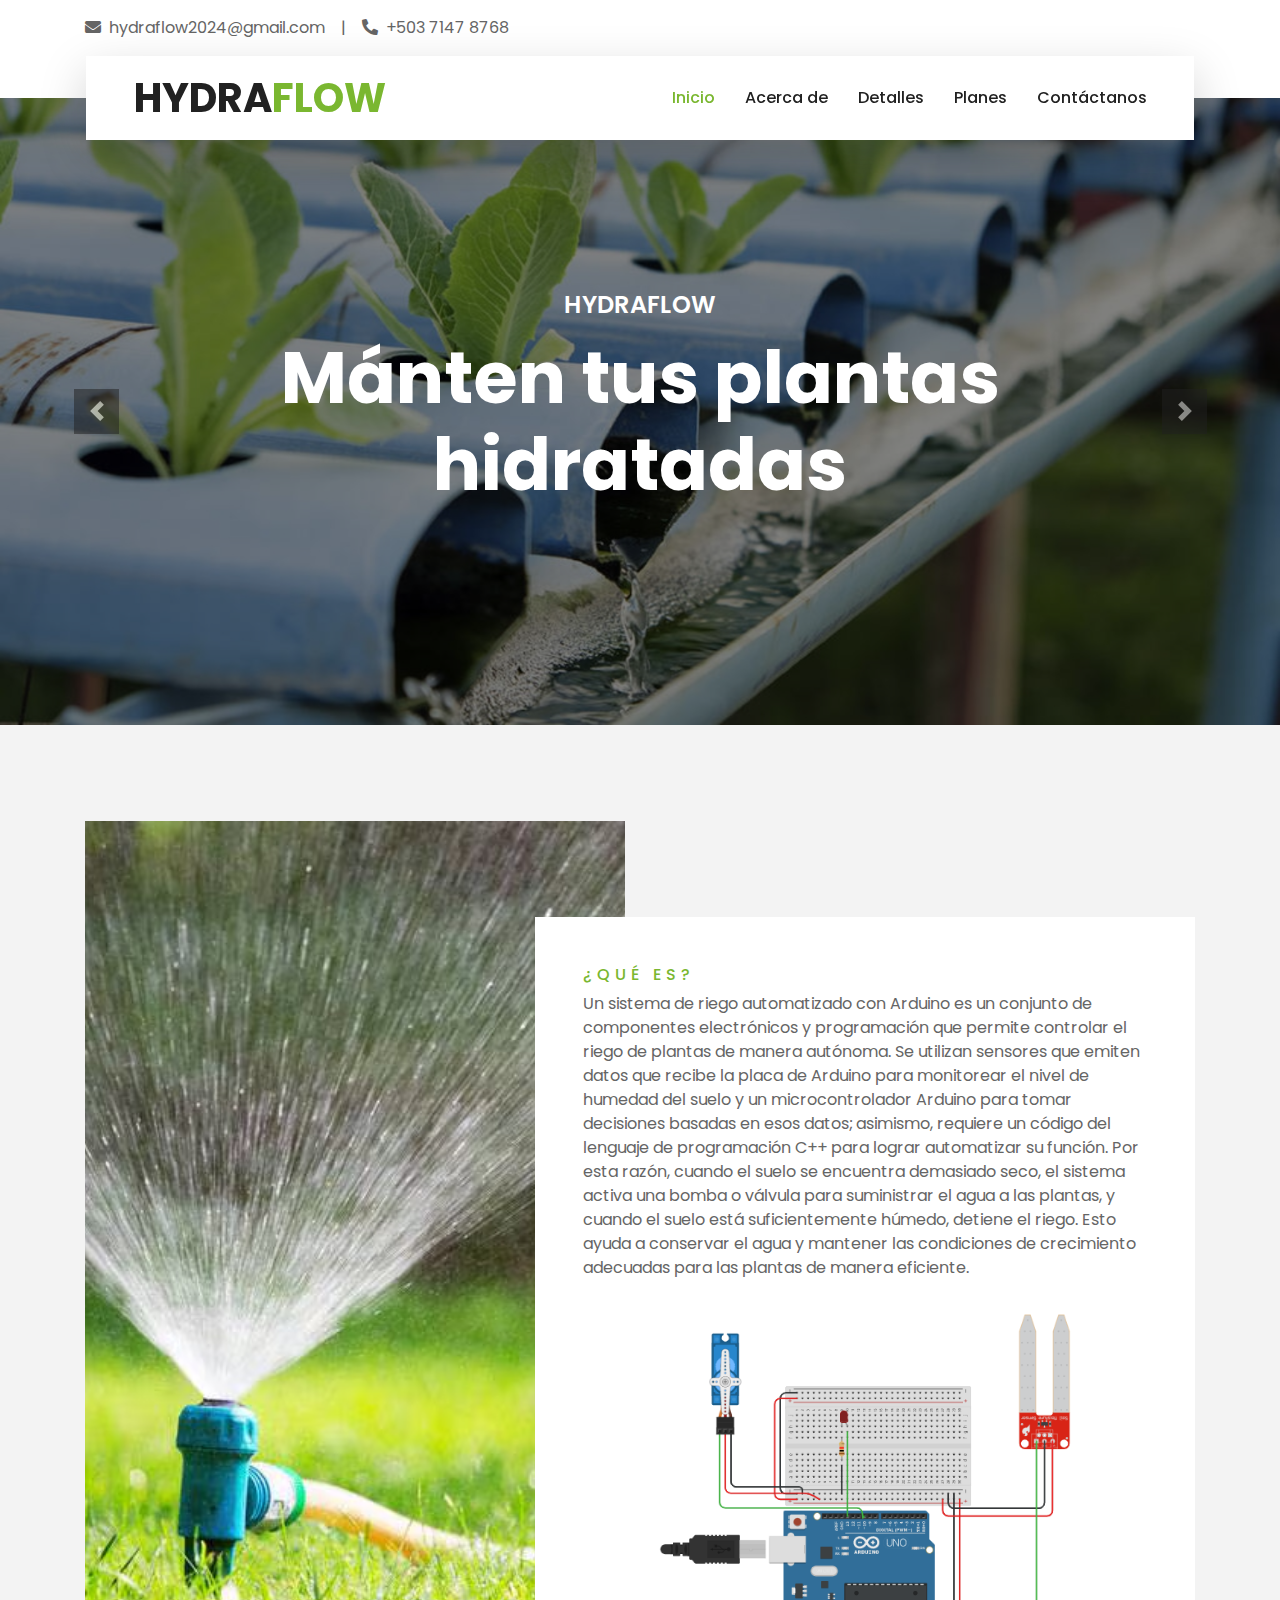
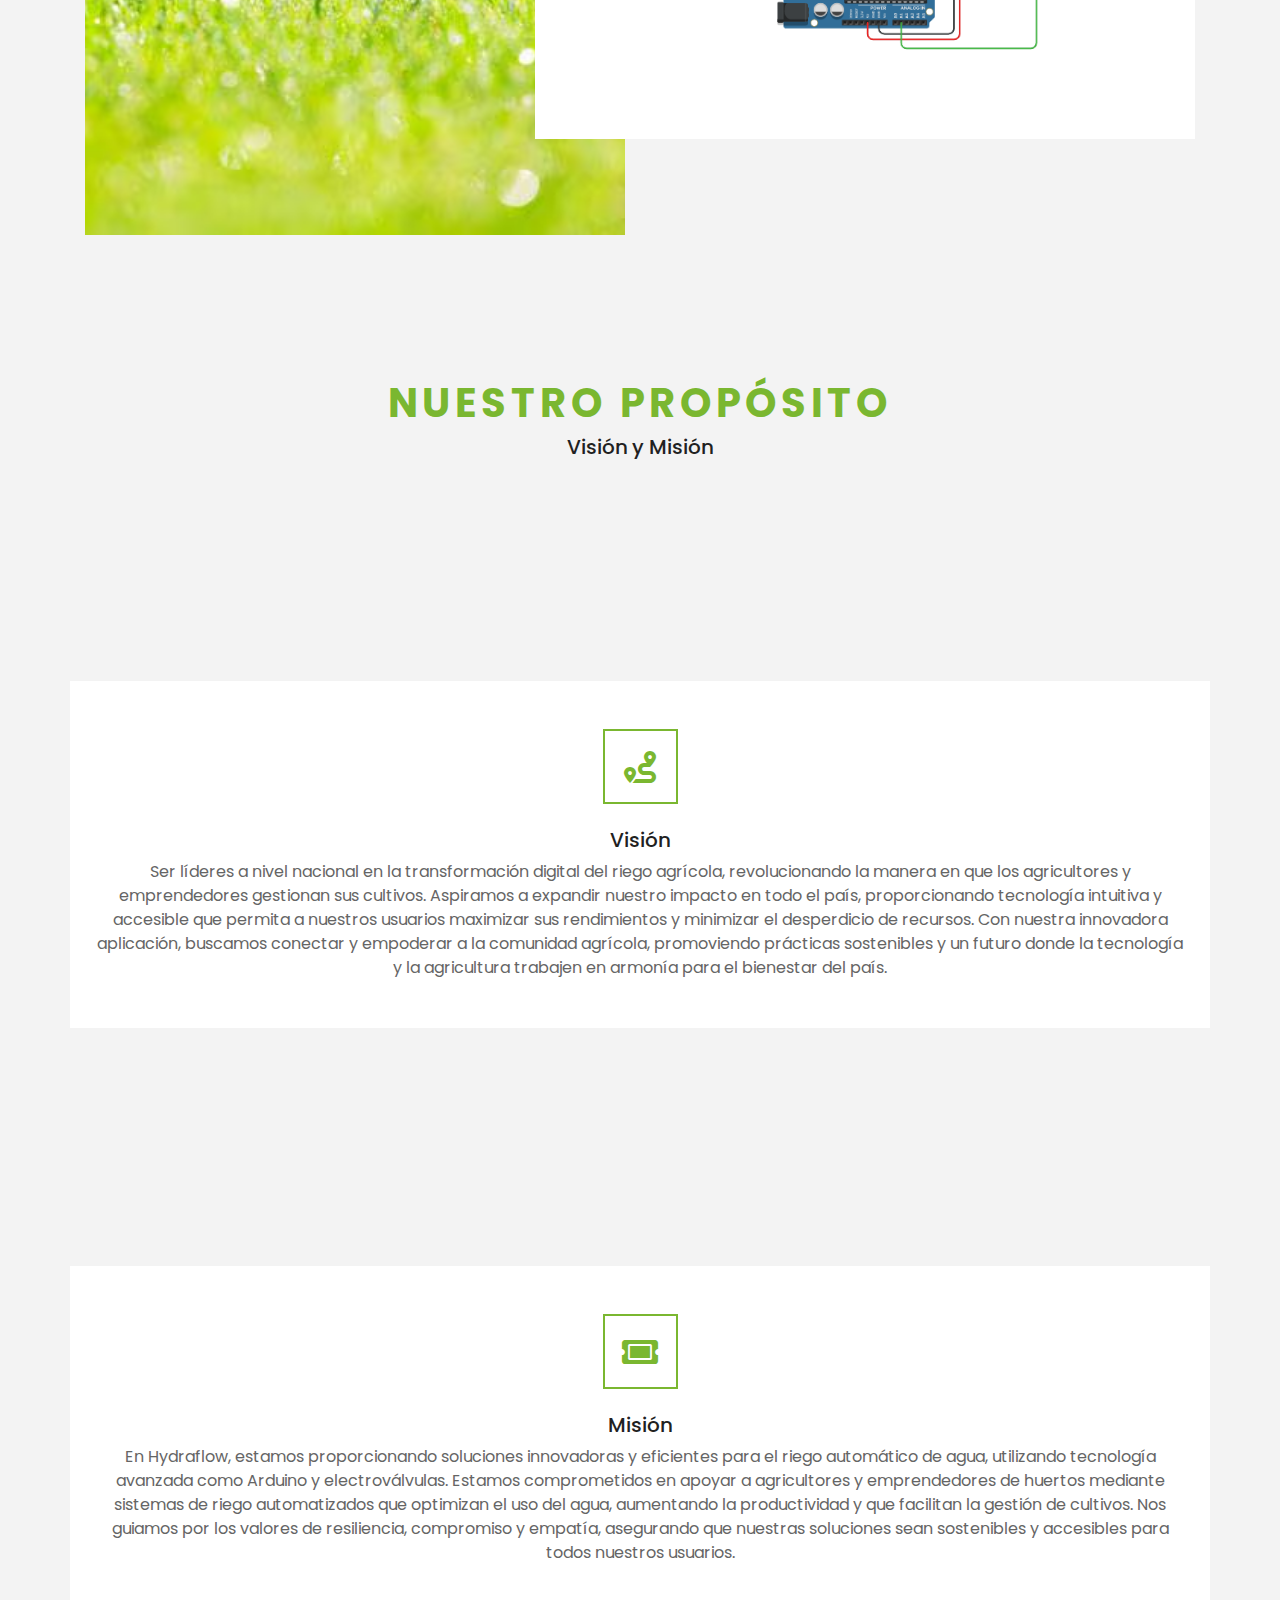
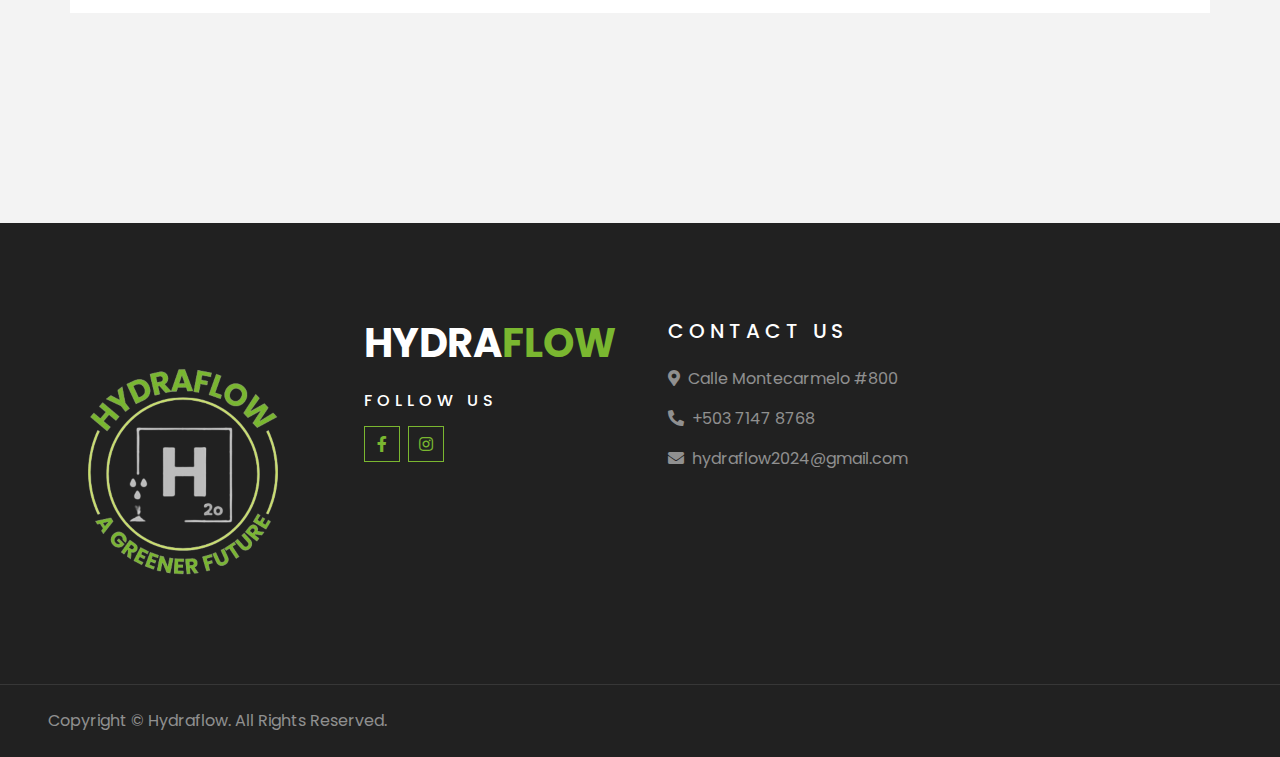
==== commit a8e4c2f4: "Add files via upload" ====
--- a/index.html
+++ b/index.html
@@ -3,7 +3,7 @@
 
 <head>
     <meta charset="utf-8">
-    <title>Hydraflow | Home</title>
+    <title>Hydraflow | Inicio</title>
     <meta content="width=device-width, initial-scale=1.0" name="viewport">
     <meta content="Free HTML Templates" name="keywords">
     <meta content="Free HTML Templates" name="description">
@@ -33,28 +33,9 @@
             <div class="row">
                 <div class="col-lg-6 text-center text-lg-left mb-2 mb-lg-0">
                     <div class="d-inline-flex align-items-center">
-                        <p><i class="fa fa-envelope mr-2"></i>hydraflow@gmail.com</p>
+                        <p><i class="fa fa-envelope mr-2"></i>hydraflow2024@gmail.com</p>
                         <p class="text-body px-3">|</p>
-                        <p><i class="fa fa-phone-alt mr-2"></i>+503 0000 0000</p>
-                    </div>
-                </div>
-                <div class="col-lg-6 text-center text-lg-right">
-                    <div class="d-inline-flex align-items-center">
-                        <a class="text-primary px-3" href="">
-                            <i class="fab fa-facebook-f"></i>
-                        </a>
-                        <a class="text-primary px-3" href="">
-                            <i class="fab fa-twitter"></i>
-                        </a>
-                        <a class="text-primary px-3" href="">
-                            <i class="fab fa-linkedin-in"></i>
-                        </a>
-                        <a class="text-primary px-3" href="">
-                            <i class="fab fa-instagram"></i>
-                        </a>
-                        <a class="text-primary pl-3" href="">
-                            <i class="fab fa-youtube"></i>
-                        </a>
+                        <p><i class="fa fa-phone-alt mr-2"></i>+503 7147 8768</p>
                     </div>
                 </div>
             </div>
@@ -74,18 +55,11 @@
                 </button>
                 <div class="collapse navbar-collapse justify-content-between px-3" id="navbarCollapse">
                     <div class="navbar-nav ml-auto py-0">
-                        <a href="index.html" class="nav-item nav-link active">Home</a>
-                        <a href="about.html" class="nav-item nav-link">About</a>
-                        <a href="service.html" class="nav-item nav-link">Services</a>
-                        <a href="package.html" class="nav-item nav-link">Packages</a>
-                        <div class="nav-item dropdown">
-                            <a href="#" class="nav-link dropdown-toggle" data-toggle="dropdown">Pages</a>
-                            <div class="dropdown-menu border-0 rounded-0 m-0">
-                                <a href="blog.html" class="dropdown-item">Blog Grid</a>
-                                <a href="single.html" class="dropdown-item">Blog Detail</a>
-                            </div>
-                        </div>
-                        <a href="contact.html" class="nav-item nav-link">Contact</a>
+                        <a href="index.html" class="nav-item nav-link active">Inicio</a>
+                        <a href="about.html" class="nav-item nav-link">Acerca de</a>
+                        <a href="service.html" class="nav-item nav-link">Detalles</a>
+                        <a href="package.html" class="nav-item nav-link">Planes</a>
+                        <a href="contact.html" class="nav-item nav-link">Contáctanos</a>
                     </div>
                 </div>
             </nav>
@@ -98,11 +72,11 @@
         <div id="header-carousel" class="carousel slide" data-ride="carousel">
             <div class="carousel-inner">
                 <div class="carousel-item active">
-                    <img class="w-100" src="img/sistema-5.jpg" alt="Image">
+                    <img class="w-100" src="img/sistema-6.jpg" alt="Image">
                     <div class="carousel-caption d-flex flex-column align-items-center justify-content-center">
                         <div class="p-3" style="max-width: 900px;">
                             <h4 class="text-white text-uppercase mb-md-3">Hydraflow</h4>
-                            <h1 class="display-3 text-white mb-md-4">Keep your plants hydrated!</h1>
+                            <h1 class="display-3 text-white mb-md-4">Mánten tus plantas hidratadas</h1>
                         </div>
                     </div>
                 </div>
@@ -111,7 +85,7 @@
                     <div class="carousel-caption d-flex flex-column align-items-center justify-content-center">
                         <div class="p-3" style="max-width: 900px;">
                             <h4 class="text-white text-uppercase mb-md-3">Hydraflow</h4>
-                            <h1 class="display-3 text-white mb-md-4">A greneer future</h1>
+                            <h1 class="display-3 text-white mb-md-4">Un futuro más verde</h1>
                         </div>
                     </div>
                 </div>
@@ -141,20 +115,16 @@
                 </div>
                 <div class="col-lg-6 pt-5 pb-lg-5">
                     <div class="about-text bg-white p-4 p-lg-5 my-lg-5">
-                        <h6 class="text-primary text-uppercase" style="letter-spacing: 5px;">About</h6>
-                        <p>Un sistema de riego automatizado con Arduino es un conjunto de componentes electrónicos y programación que permite 
-                            <br>controlar el riego de plantas de manera autónoma. Se utilizan sensores que emiten datos que recibe la placa de Arduino para 
-                            <br>monitorear el nivel de humedad del suelo y un microcontrolador Arduino para tomar decisiones basadas en esos datos; asimismo, 
-                            <br>requiere un código del lenguaje de programación C++ para lograr 
-                            <br>automatizar su función. Por esta razón, cuando el suelo se encuentra demasiado seco, el sistema activa una bomba o válvula para 
-                            <br>suministrar el agua a las plantas, y cuando el suelo está suficientemente húmedo, detiene el riego. Esto ayuda a 
-                            <br>conservar el agua y mantener las condiciones de crecimiento adecuadas para las plantas de manera eficiente.</p>
+                        <h6 class="text-primary text-uppercase" style="letter-spacing: 5px;">¿Qué es?</h6>
+                        <p>Un sistema de riego automatizado con Arduino es un conjunto de componentes electrónicos y programación que permite controlar el riego de plantas de
+                            manera autónoma. Se utilizan sensores que emiten datos que recibe la placa de Arduino para monitorear el nivel de humedad del suelo y un 
+                            microcontrolador Arduino para tomar decisiones basadas en esos datos; asimismo, requiere un código del lenguaje de programación C++ para lograr
+                            automatizar su función. Por esta razón, cuando el suelo se encuentra demasiado seco, el sistema activa una bomba o válvula para suministrar
+                            el agua a las plantas, y cuando el suelo está suficientemente húmedo, detiene el riego. Esto ayuda a conservar el agua y mantener las condiciones de 
+                            crecimiento adecuadas para las plantas de manera eficiente.</p>
                         <div class="row mb-4">
-                            <div class="col-6">
+                            <div class="sistema">
                                 <img class="img-fluid" src="img/sistema.png" alt="">
-                            </div>
-                            <div class="col-6">
-                                <img class="img-fluid" src="img/sistema-1.jpg" alt="">
                             </div>
                         </div>
                     </div>
@@ -168,32 +138,30 @@
     <div class="container-fluid py-5">
         <div class="container pt-5 pb-3">
             <div class="text-center mb-3 pb-3">
-                <h6 class="text-primary text-uppercase" style="letter-spacing: 5px;">Services</h6>
-                <h1>Tours & Travel Services</h1>
+                <h1 class="text-primary text-uppercase" style="letter-spacing: 5px;">Nuestro propósito</h1>
+                <h5>Visión y Misión</h5>
             </div>
             <div class="row">
-                <div class="col-lg-4 col-md-6 mb-4">
-                    <div class="service-item bg-white text-center mb-2 py-5 px-4">
+                <div class="container2">
+                    <div class="service-item bg-white text-center mb-2 py-5 px-4 centered-div">
                         <i class="fa fa-2x fa-route mx-auto mb-4"></i>
                         <h5 class="mb-2">Visión</h5>
-                        <p class="m-0">Ser líderes a nivel nacional en la transformación digital del riego agrícola, revolucionando la manera
-                            <br>en que los agricultores y emprendedores gestionan sus cultivos. Aspiramos a expandir
-                            <br>nuestro impacto en todo el país, proporcionando tecnología intuitiva 
-                            <br>y accesible que permita a nuestros usuarios maximizar sus rendimientos y minimizar el desperdicio de
-                            <br>recursos. Con nuestra innovadora aplicación, buscamos conectar y empoderar a la comunidad agrícola, 
-                            <br>promoviendo prácticas sostenibles y un futuro donde la tecnología y la agricultura trabajen en armonía 
-                            <br>para el bienestar del país.</p>
-                    </div>
-                </div>
-                <div class="col-lg-4 col-md-6 mb-4">
-                    <div class="service-item bg-white text-center mb-2 py-5 px-4">
+                        <p class="m-0">Ser líderes a nivel nacional en la transformación digital del riego agrícola, revolucionando la manera en que 
+                            los agricultores y emprendedores gestionan sus cultivos. Aspiramos a expandir nuestro impacto en todo el país, proporcionando 
+                            tecnología intuitiva y accesible que permita a nuestros usuarios maximizar sus rendimientos y minimizar el desperdicio de recursos. 
+                            Con nuestra innovadora aplicación, buscamos conectar y empoderar a la comunidad agrícola, promoviendo prácticas sostenibles y un futuro 
+                            donde la tecnología y la agricultura trabajen en armonía para el bienestar del país.</p>
+                    </div>
+                </div>
+                <div class="container1">
+                    <div class="service-item bg-white text-center mb-2 py-5 px-4 centered-div">
                         <i class="fa fa-2x fa-ticket-alt mx-auto mb-4"></i>
                         <h5 class="mb-2">Misión</h5>
-                        <p class="m-0">En Hydraflow, estamos proporcionando soluciones innovadoras y eficientes para el riego automático de agua, 
-                            utilizando tecnología avanzada como Arduino y electroválvulas. Estamos comprometidos en apoyar a agricultores y emprendedores 
-                            de huertos mediante sistemas de riego automatizados que optimizan el uso del agua, aumentando la productividad y que facilitan 
-                            la gestión de cultivos. Nos guiamos por los valores de resiliencia, compromiso y empatía, asegurando que nuestras soluciones sean 
-                            sostenibles y accesibles para todos nuestros usuarios.</p>
+                        <p class="m-0">En Hydraflow, estamos proporcionando soluciones innovadoras y eficientes para el riego automático de agua, utilizando tecnología 
+                            avanzada como Arduino y electroválvulas. Estamos comprometidos en apoyar a agricultores y emprendedores de huertos mediante sistemas de riego 
+                            automatizados que optimizan el uso del agua, aumentando la productividad y que facilitan la gestión de cultivos.
+                            Nos guiamos por los valores de resiliencia, compromiso y empatía, asegurando que nuestras soluciones sean sostenibles y 
+                            accesibles para todos nuestros usuarios.</p>
                     </div>
                 </div>
             </div>
@@ -201,26 +169,27 @@
     </div>
     <!-- Service End -->
     
-    <!-- Footer Start -->
+    <!-- Footer Start -->   
     <div class="container-fluid bg-dark text-white-50 py-5 px-sm-3 px-lg-5" style="margin-top: 90px;">
         <div class="row pt-5">
+            <div class="logo">
+                <a href="" class="navbar-brand">
+                <img src="img/logo1.png" alt="Logo de tu empresa">
+                </a>
+            </div>
             <div class="col-lg-3 col-md-6 mb-5">
-                <a href="" class="navbar-brand">
                     <h1 class="text-primary"><span class="text-white">HYDRA</span>FLOW</h1>
-                </a>
                 <h6 class="text-white text-uppercase mt-4 mb-3" style="letter-spacing: 5px;">Follow Us</h6>
                 <div class="d-flex justify-content-start">
-                    <a class="btn btn-outline-primary btn-square mr-2" href="#"><i class="fab fa-twitter"></i></a>
                     <a class="btn btn-outline-primary btn-square mr-2" href="#"><i class="fab fa-facebook-f"></i></a>
-                    <a class="btn btn-outline-primary btn-square mr-2" href="#"><i class="fab fa-linkedin-in"></i></a>
-                    <a class="btn btn-outline-primary btn-square" href="#"><i class="fab fa-instagram"></i></a>
+                    <a class="btn btn-outline-primary btn-square" href="https://www.instagram.com/hydra_flow1?igsh=dzF1bWlxdTI0Z3Az"><i class="fab fa-instagram"></i></a>
                 </div>
             </div>
             <div class="col-lg-3 col-md-6 mb-5">
                 <h5 class="text-white text-uppercase mb-4" style="letter-spacing: 5px;">Contact Us</h5>
                 <p><i class="fa fa-map-marker-alt mr-2"></i>Calle Montecarmelo #800</p>
-                <p><i class="fa fa-phone-alt mr-2"></i>+503 0000 0000</p>
-                <p><i class="fa fa-envelope mr-2"></i>hydraflow@gmail.com</p>
+                <p><i class="fa fa-phone-alt mr-2"></i>+503 7147 8768</p>
+                <p><i class="fa fa-envelope mr-2"></i>hydraflow2024@gmail.com</p>
             </div>
         </div>
     </div>
@@ -231,7 +200,7 @@
                 </p>
             </div>
         </div>
-    </div>
+    </div>    
     <!-- Footer End -->
 
 
--- a/css/style.css
+++ b/css/style.css
@@ -5,6 +5,87 @@
  * Copyright 2011-2020 Twitter, Inc.
  * Licensed under MIT (https://github.com/twbs/bootstrap/blob/main/LICENSE)
  */
+ 
+.container1 {
+  display: flex;
+  justify-content: center; 
+  align-items: center;     
+  height: 50vh;           
+}
+
+.container2 {
+  display: flex;
+  justify-content: center; 
+  align-items: center;    
+  height: 80vh;           
+}
+
+.container3 {
+  display: flex;
+  justify-content: center; 
+  align-items: center;     
+  height: 80vh; 
+            
+}
+
+.container4 {
+  display: flex;
+  justify-content: center; 
+  align-items: center;    
+  height: 80vh;           
+}
+
+.container5 {
+  display: flex;
+  justify-content: center; 
+  align-items: center;    
+  height: 60vh;           
+}
+
+.logo img {
+  display: flex;
+  justify-content: center;
+  align-items: center;
+  height: 100%;
+}
+
+.logo1{
+  display: flex;
+  justify-content: center;
+  align-items: center;
+  height: 100%;
+} 
+
+.logo2{
+    display: flex;
+    justify-content: center;
+    align-items: center;
+    height: 100%;
+}
+
+.logo3{
+  display: flex;
+    justify-content: center;
+    align-items: center;
+    height: 100%;
+}
+
+img#logo4{
+    top: 20px;
+    display: flex;
+    justify-content: center;
+    align-items: center;
+    height: 100%;
+}
+
+.sistema{
+    display: flex;
+    justify-content: center;
+    align-items: center;
+    height: 100%;
+}
+
+
 :root {
   --blue: #007bff;
   --indigo: #6610f2;
@@ -603,6 +684,7 @@
   padding-left: 15px;
   margin-right: auto;
   margin-left: auto;
+  top: auto;
 }
 
 @media (min-width: 576px) {
@@ -2995,253 +3077,6 @@
   }
 }
 
-.dropup,
-.dropright,
-.dropdown,
-.dropleft {
-  position: relative;
-}
-
-.dropdown-toggle {
-  white-space: nowrap;
-}
-
-.dropdown-toggle::after {
-  display: inline-block;
-  margin-left: 0.255em;
-  vertical-align: 0.255em;
-  content: "";
-  border-top: 0.3em solid;
-  border-right: 0.3em solid transparent;
-  border-bottom: 0;
-  border-left: 0.3em solid transparent;
-}
-
-.dropdown-toggle:empty::after {
-  margin-left: 0;
-}
-
-.dropdown-menu {
-  position: absolute;
-  top: 100%;
-  left: 0;
-  z-index: 1000;
-  display: none;
-  float: left;
-  min-width: 10rem;
-  padding: 0.5rem 0;
-  margin: 0.125rem 0 0;
-  font-size: 1rem;
-  color: #656565;
-  text-align: left;
-  list-style: none;
-  background-color: #fff;
-  background-clip: padding-box;
-  border: 1px solid rgba(0, 0, 0, 0.15);
-}
-
-.dropdown-menu-left {
-  right: auto;
-  left: 0;
-}
-
-.dropdown-menu-right {
-  right: 0;
-  left: auto;
-}
-
-@media (min-width: 576px) {
-  .dropdown-menu-sm-left {
-    right: auto;
-    left: 0;
-  }
-  .dropdown-menu-sm-right {
-    right: 0;
-    left: auto;
-  }
-}
-
-@media (min-width: 768px) {
-  .dropdown-menu-md-left {
-    right: auto;
-    left: 0;
-  }
-  .dropdown-menu-md-right {
-    right: 0;
-    left: auto;
-  }
-}
-
-@media (min-width: 992px) {
-  .dropdown-menu-lg-left {
-    right: auto;
-    left: 0;
-  }
-  .dropdown-menu-lg-right {
-    right: 0;
-    left: auto;
-  }
-}
-
-@media (min-width: 1200px) {
-  .dropdown-menu-xl-left {
-    right: auto;
-    left: 0;
-  }
-  .dropdown-menu-xl-right {
-    right: 0;
-    left: auto;
-  }
-}
-
-.dropup .dropdown-menu {
-  top: auto;
-  bottom: 100%;
-  margin-top: 0;
-  margin-bottom: 0.125rem;
-}
-
-.dropup .dropdown-toggle::after {
-  display: inline-block;
-  margin-left: 0.255em;
-  vertical-align: 0.255em;
-  content: "";
-  border-top: 0;
-  border-right: 0.3em solid transparent;
-  border-bottom: 0.3em solid;
-  border-left: 0.3em solid transparent;
-}
-
-.dropup .dropdown-toggle:empty::after {
-  margin-left: 0;
-}
-
-.dropright .dropdown-menu {
-  top: 0;
-  right: auto;
-  left: 100%;
-  margin-top: 0;
-  margin-left: 0.125rem;
-}
-
-.dropright .dropdown-toggle::after {
-  display: inline-block;
-  margin-left: 0.255em;
-  vertical-align: 0.255em;
-  content: "";
-  border-top: 0.3em solid transparent;
-  border-right: 0;
-  border-bottom: 0.3em solid transparent;
-  border-left: 0.3em solid;
-}
-
-.dropright .dropdown-toggle:empty::after {
-  margin-left: 0;
-}
-
-.dropright .dropdown-toggle::after {
-  vertical-align: 0;
-}
-
-.dropleft .dropdown-menu {
-  top: 0;
-  right: 100%;
-  left: auto;
-  margin-top: 0;
-  margin-right: 0.125rem;
-}
-
-.dropleft .dropdown-toggle::after {
-  display: inline-block;
-  margin-left: 0.255em;
-  vertical-align: 0.255em;
-  content: "";
-}
-
-.dropleft .dropdown-toggle::after {
-  display: none;
-}
-
-.dropleft .dropdown-toggle::before {
-  display: inline-block;
-  margin-right: 0.255em;
-  vertical-align: 0.255em;
-  content: "";
-  border-top: 0.3em solid transparent;
-  border-right: 0.3em solid;
-  border-bottom: 0.3em solid transparent;
-}
-
-.dropleft .dropdown-toggle:empty::after {
-  margin-left: 0;
-}
-
-.dropleft .dropdown-toggle::before {
-  vertical-align: 0;
-}
-
-.dropdown-menu[x-placement^="top"], .dropdown-menu[x-placement^="right"], .dropdown-menu[x-placement^="bottom"], .dropdown-menu[x-placement^="left"] {
-  right: auto;
-  bottom: auto;
-}
-
-.dropdown-divider {
-  height: 0;
-  margin: 0.5rem 0;
-  overflow: hidden;
-  border-top: 1px solid #e9ecef;
-}
-
-.dropdown-item {
-  display: block;
-  width: 100%;
-  padding: 0.25rem 1.5rem;
-  clear: both;
-  font-weight: 400;
-  color: #212529;
-  text-align: inherit;
-  white-space: nowrap;
-  background-color: transparent;
-  border: 0;
-}
-
-.dropdown-item:hover, .dropdown-item:focus {
-  color: #16181b;
-  text-decoration: none;
-  background-color: #f8f9fa;
-}
-
-.dropdown-item.active, .dropdown-item:active {
-  color: #fff;
-  text-decoration: none;
-  background-color: #7AB730;
-}
-
-.dropdown-item.disabled, .dropdown-item:disabled {
-  color: #6c757d;
-  pointer-events: none;
-  background-color: transparent;
-}
-
-.dropdown-menu.show {
-  display: block;
-}
-
-.dropdown-header {
-  display: block;
-  padding: 0.5rem 1.5rem;
-  margin-bottom: 0;
-  font-size: 0.875rem;
-  color: #6c757d;
-  white-space: nowrap;
-}
-
-.dropdown-item-text {
-  display: block;
-  padding: 0.25rem 1.5rem;
-  color: #212529;
-}
-
 .btn-group,
 .btn-group-vertical {
   position: relative;
@@ -3285,16 +3120,6 @@
 .dropdown-toggle-split {
   padding-right: 0.5625rem;
   padding-left: 0.5625rem;
-}
-
-.dropdown-toggle-split::after,
-.dropup .dropdown-toggle-split::after,
-.dropright .dropdown-toggle-split::after {
-  margin-left: 0;
-}
-
-.dropleft .dropdown-toggle-split::before {
-  margin-right: 0;
 }
 
 .btn-sm + .dropdown-toggle-split, .btn-group-sm > .btn + .dropdown-toggle-split {
@@ -5512,7 +5337,7 @@
   align-items: center;
   justify-content: flex-end;
   padding: 0.75rem;
-  border-top: 1px solid #dee2e6;
+  border-top: 5px solid #dee2e6;
 }
 
 .modal-footer > * {
@@ -9569,7 +9394,7 @@
 }
 
 .page-header {
-  background: linear-gradient(rgba(0, 0, 0, 0.5), rgba(0, 0, 0, 0.5)), url(../img/carousel-2.jpg), no-repeat center center;
+  background: linear-gradient(rgba(0, 0, 0, 0.5), rgba(0, 0, 0, 0.5)), url(../img/sistema-6.jpg), no-repeat center center;
   background-size: cover;
 }
 
@@ -9639,7 +9464,7 @@
 }
 
 .bg-registration {
-  background: linear-gradient(rgba(0, 0, 0, 0.5), rgba(0, 0, 0, 0.5)), url(../img/carousel-1.jpg), no-repeat center center;
+  background: linear-gradient(rgba(0, 0, 0, 0.5), rgba(0, 0, 0, 0.5)), url(../img/sistema-7.jpg), no-repeat center center;
   background-size: cover;
 }
 
@@ -9768,3 +9593,8 @@
   padding: 0;
   list-style-type: none;
 }
+
+.centered-div {
+  width: 100%; /* o cualquier ancho deseado */
+  margin: 0 auto;
+}
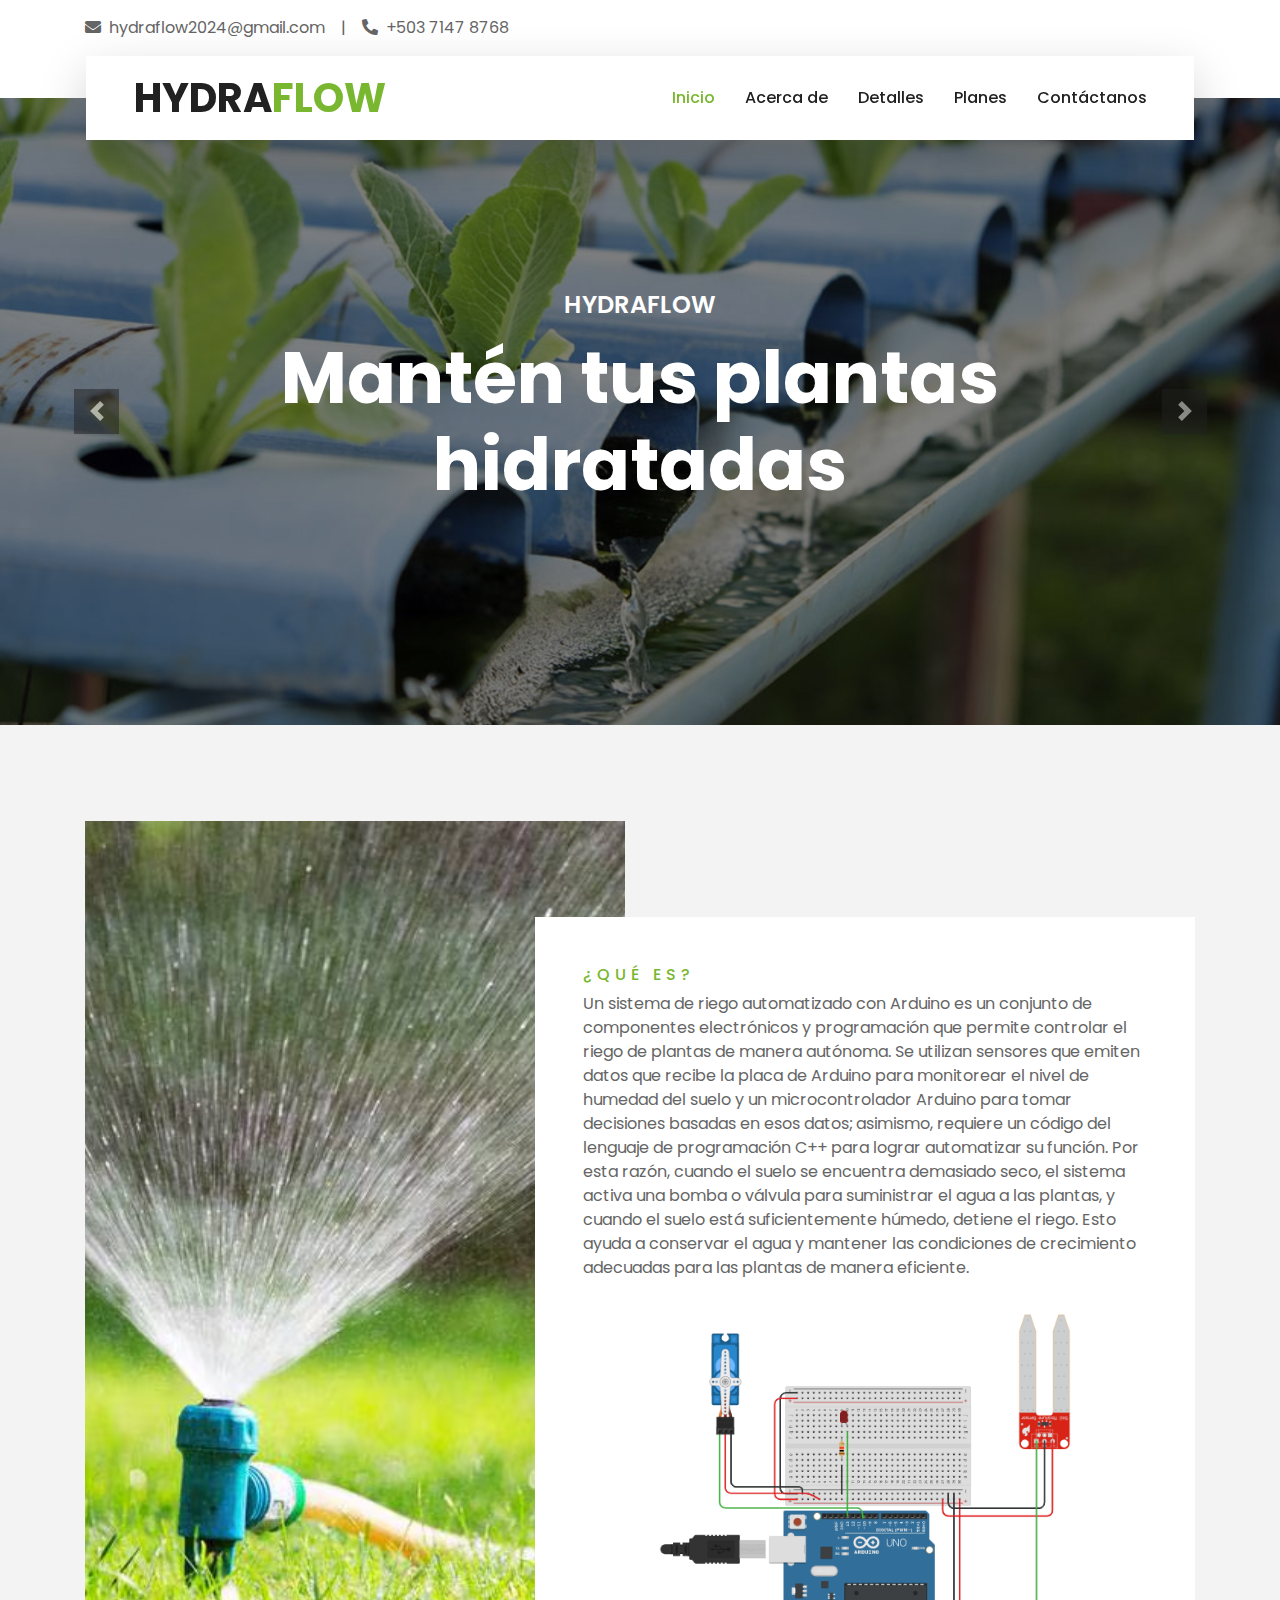
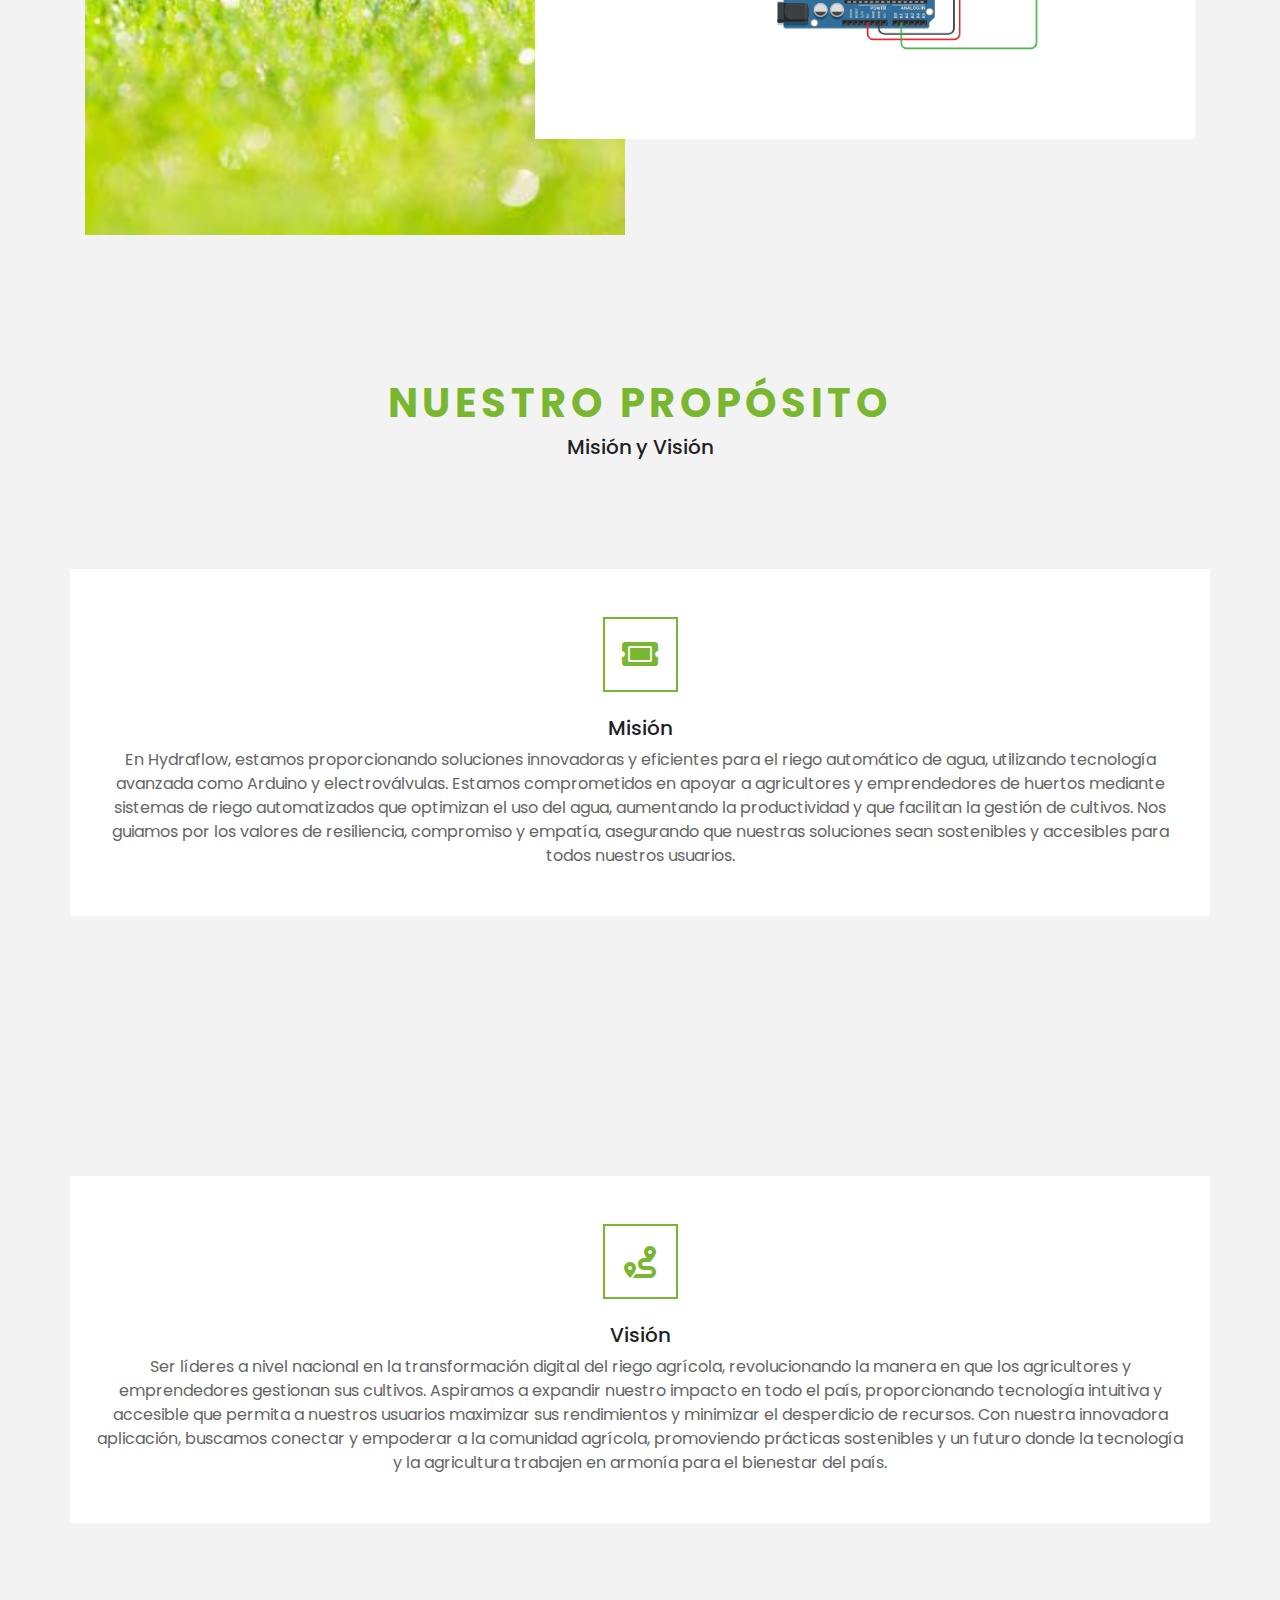
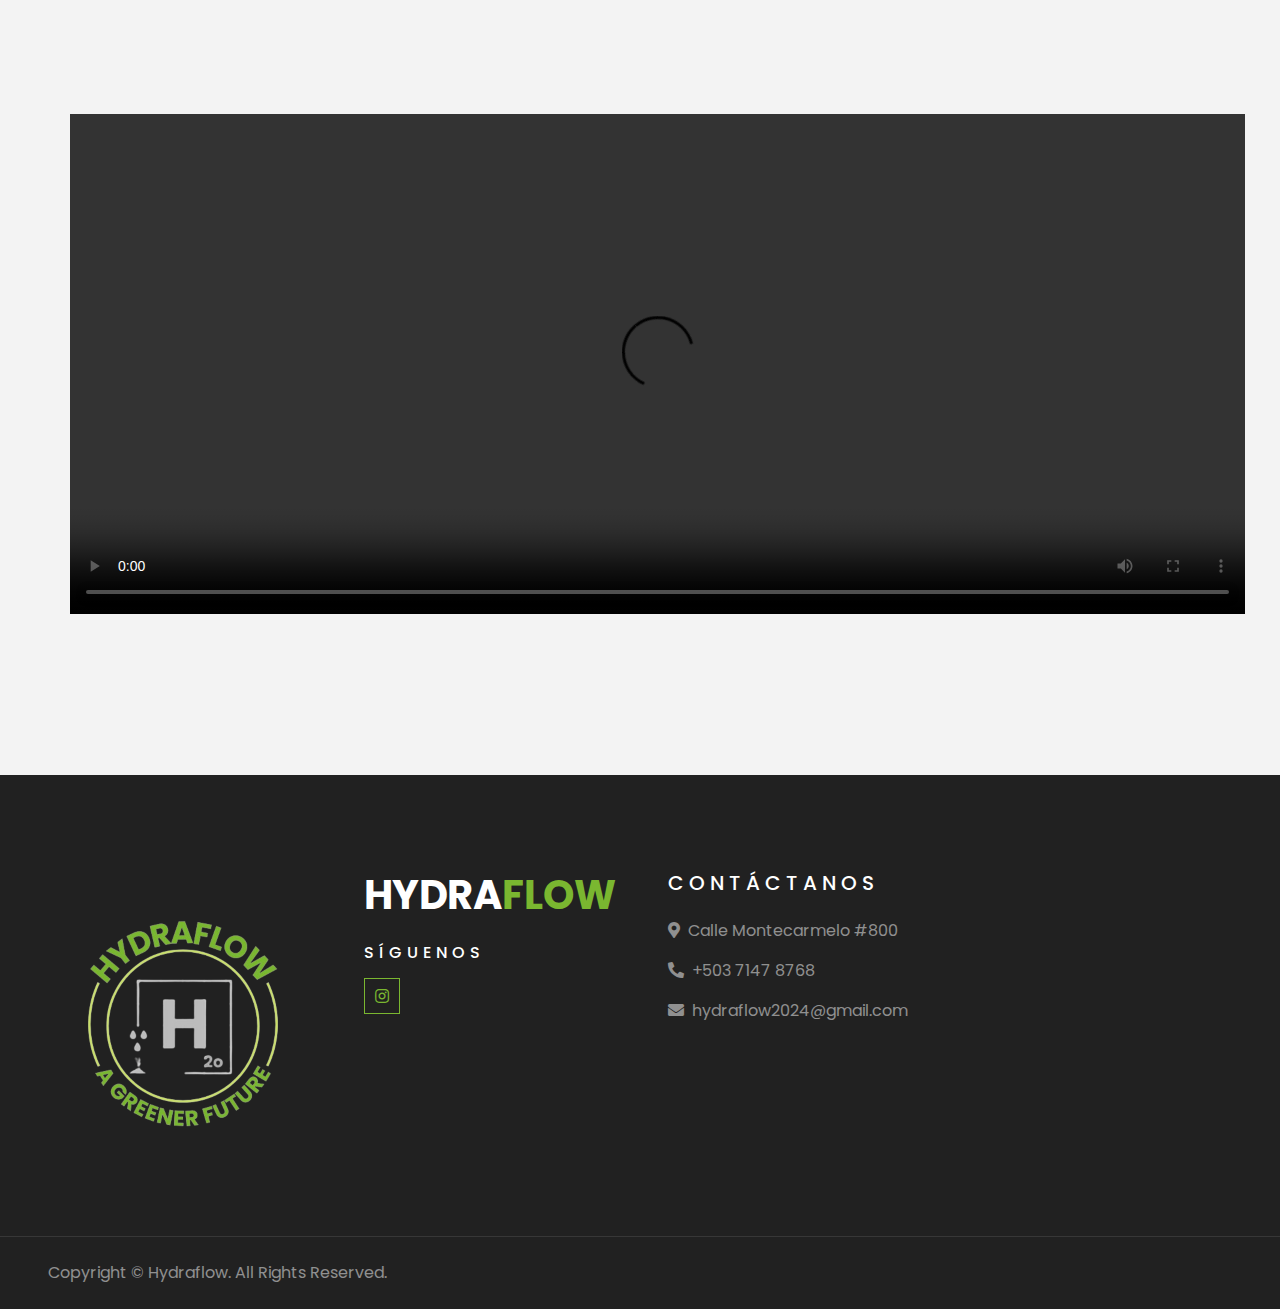
==== commit fb02bbe6: "Add files via upload" ====
--- a/index.html
+++ b/index.html
@@ -9,7 +9,7 @@
     <meta content="Free HTML Templates" name="description">
 
     <!-- Favicon -->
-    <link href="img/favicon.ico" rel="icon">
+    <link href="img/logo3.ico" rel="icon">
 
     <!-- Google Web Fonts -->
     <link rel="preconnect" href="https://fonts.gstatic.com">
@@ -76,7 +76,7 @@
                     <div class="carousel-caption d-flex flex-column align-items-center justify-content-center">
                         <div class="p-3" style="max-width: 900px;">
                             <h4 class="text-white text-uppercase mb-md-3">Hydraflow</h4>
-                            <h1 class="display-3 text-white mb-md-4">Mánten tus plantas hidratadas</h1>
+                            <h1 class="display-3 text-white mb-md-4">Mantén tus plantas hidratadas</h1>
                         </div>
                     </div>
                 </div>
@@ -139,9 +139,20 @@
         <div class="container pt-5 pb-3">
             <div class="text-center mb-3 pb-3">
                 <h1 class="text-primary text-uppercase" style="letter-spacing: 5px;">Nuestro propósito</h1>
-                <h5>Visión y Misión</h5>
+                <h5>Misión y Visión</h5>
             </div>
             <div class="row">
+                <div class="container1">
+                    <div class="service-item bg-white text-center mb-2 py-5 px-4 centered-div">
+                        <i class="fa fa-2x fa-ticket-alt mx-auto mb-4"></i>
+                        <h5 class="mb-2">Misión</h5>
+                        <p class="m-0">En Hydraflow, estamos proporcionando soluciones innovadoras y eficientes para el riego automático de agua, utilizando tecnología 
+                            avanzada como Arduino y electroválvulas. Estamos comprometidos en apoyar a agricultores y emprendedores de huertos mediante sistemas de riego 
+                            automatizados que optimizan el uso del agua, aumentando la productividad y que facilitan la gestión de cultivos.
+                            Nos guiamos por los valores de resiliencia, compromiso y empatía, asegurando que nuestras soluciones sean sostenibles y 
+                            accesibles para todos nuestros usuarios.</p>
+                    </div>
+                </div>
                 <div class="container2">
                     <div class="service-item bg-white text-center mb-2 py-5 px-4 centered-div">
                         <i class="fa fa-2x fa-route mx-auto mb-4"></i>
@@ -153,16 +164,10 @@
                             donde la tecnología y la agricultura trabajen en armonía para el bienestar del país.</p>
                     </div>
                 </div>
-                <div class="container1">
-                    <div class="service-item bg-white text-center mb-2 py-5 px-4 centered-div">
-                        <i class="fa fa-2x fa-ticket-alt mx-auto mb-4"></i>
-                        <h5 class="mb-2">Misión</h5>
-                        <p class="m-0">En Hydraflow, estamos proporcionando soluciones innovadoras y eficientes para el riego automático de agua, utilizando tecnología 
-                            avanzada como Arduino y electroválvulas. Estamos comprometidos en apoyar a agricultores y emprendedores de huertos mediante sistemas de riego 
-                            automatizados que optimizan el uso del agua, aumentando la productividad y que facilitan la gestión de cultivos.
-                            Nos guiamos por los valores de resiliencia, compromiso y empatía, asegurando que nuestras soluciones sean sostenibles y 
-                            accesibles para todos nuestros usuarios.</p>
-                    </div>
+                <div class="video">
+                    <video width="1175" height="500" autoplay controls>
+                        <source src="video hydra.mov">
+                    </video>
                 </div>
             </div>
         </div>
@@ -179,14 +184,13 @@
             </div>
             <div class="col-lg-3 col-md-6 mb-5">
                     <h1 class="text-primary"><span class="text-white">HYDRA</span>FLOW</h1>
-                <h6 class="text-white text-uppercase mt-4 mb-3" style="letter-spacing: 5px;">Follow Us</h6>
+                <h6 class="text-white text-uppercase mt-4 mb-3" style="letter-spacing: 5px;">Síguenos</h6>
                 <div class="d-flex justify-content-start">
-                    <a class="btn btn-outline-primary btn-square mr-2" href="#"><i class="fab fa-facebook-f"></i></a>
                     <a class="btn btn-outline-primary btn-square" href="https://www.instagram.com/hydra_flow1?igsh=dzF1bWlxdTI0Z3Az"><i class="fab fa-instagram"></i></a>
                 </div>
             </div>
             <div class="col-lg-3 col-md-6 mb-5">
-                <h5 class="text-white text-uppercase mb-4" style="letter-spacing: 5px;">Contact Us</h5>
+                <h5 class="text-white text-uppercase mb-4" style="letter-spacing: 5px;">Contáctanos</h5>
                 <p><i class="fa fa-map-marker-alt mr-2"></i>Calle Montecarmelo #800</p>
                 <p><i class="fa fa-phone-alt mr-2"></i>+503 7147 8768</p>
                 <p><i class="fa fa-envelope mr-2"></i>hydraflow2024@gmail.com</p>
--- a/css/style.css
+++ b/css/style.css
@@ -10,7 +10,7 @@
   display: flex;
   justify-content: center; 
   align-items: center;     
-  height: 50vh;           
+  height: 55vh;           
 }
 
 .container2 {
@@ -40,7 +40,7 @@
   justify-content: center; 
   align-items: center;    
   height: 60vh;           
-}
+} 
 
 .logo img {
   display: flex;
